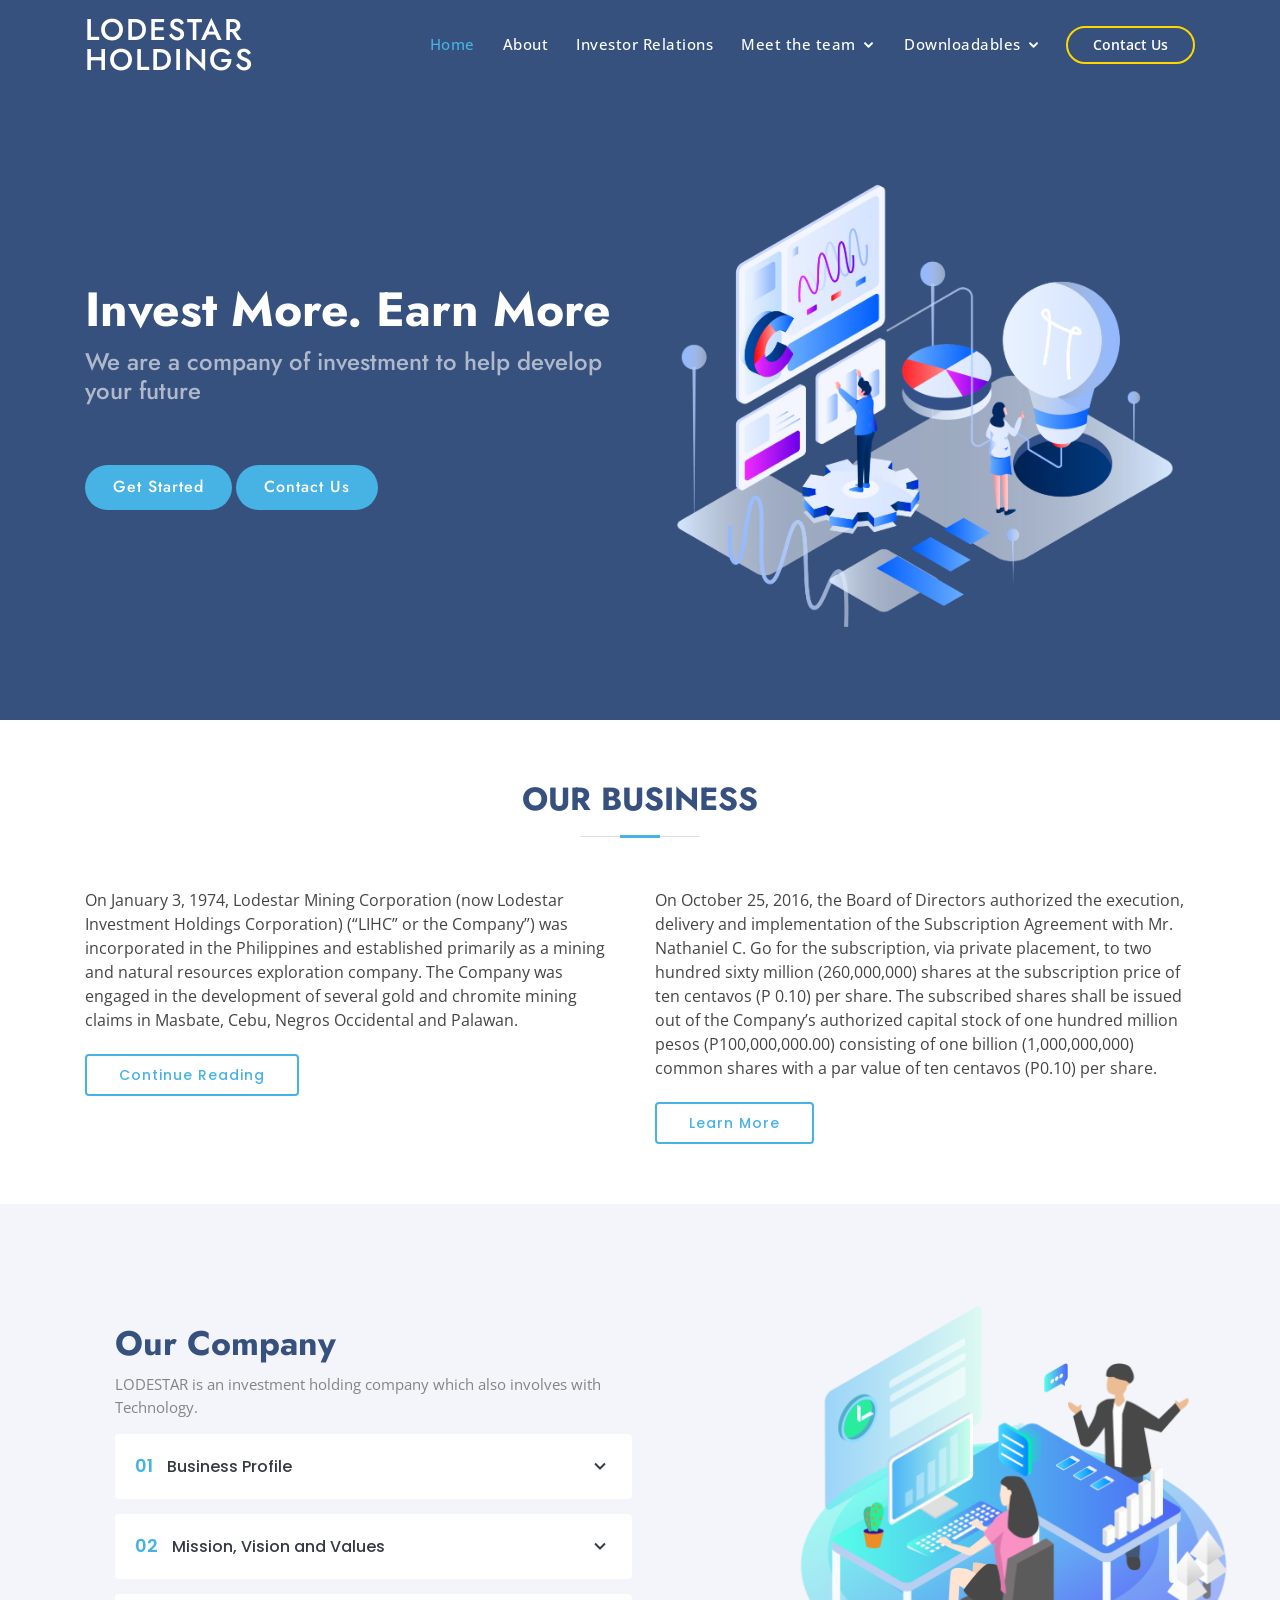
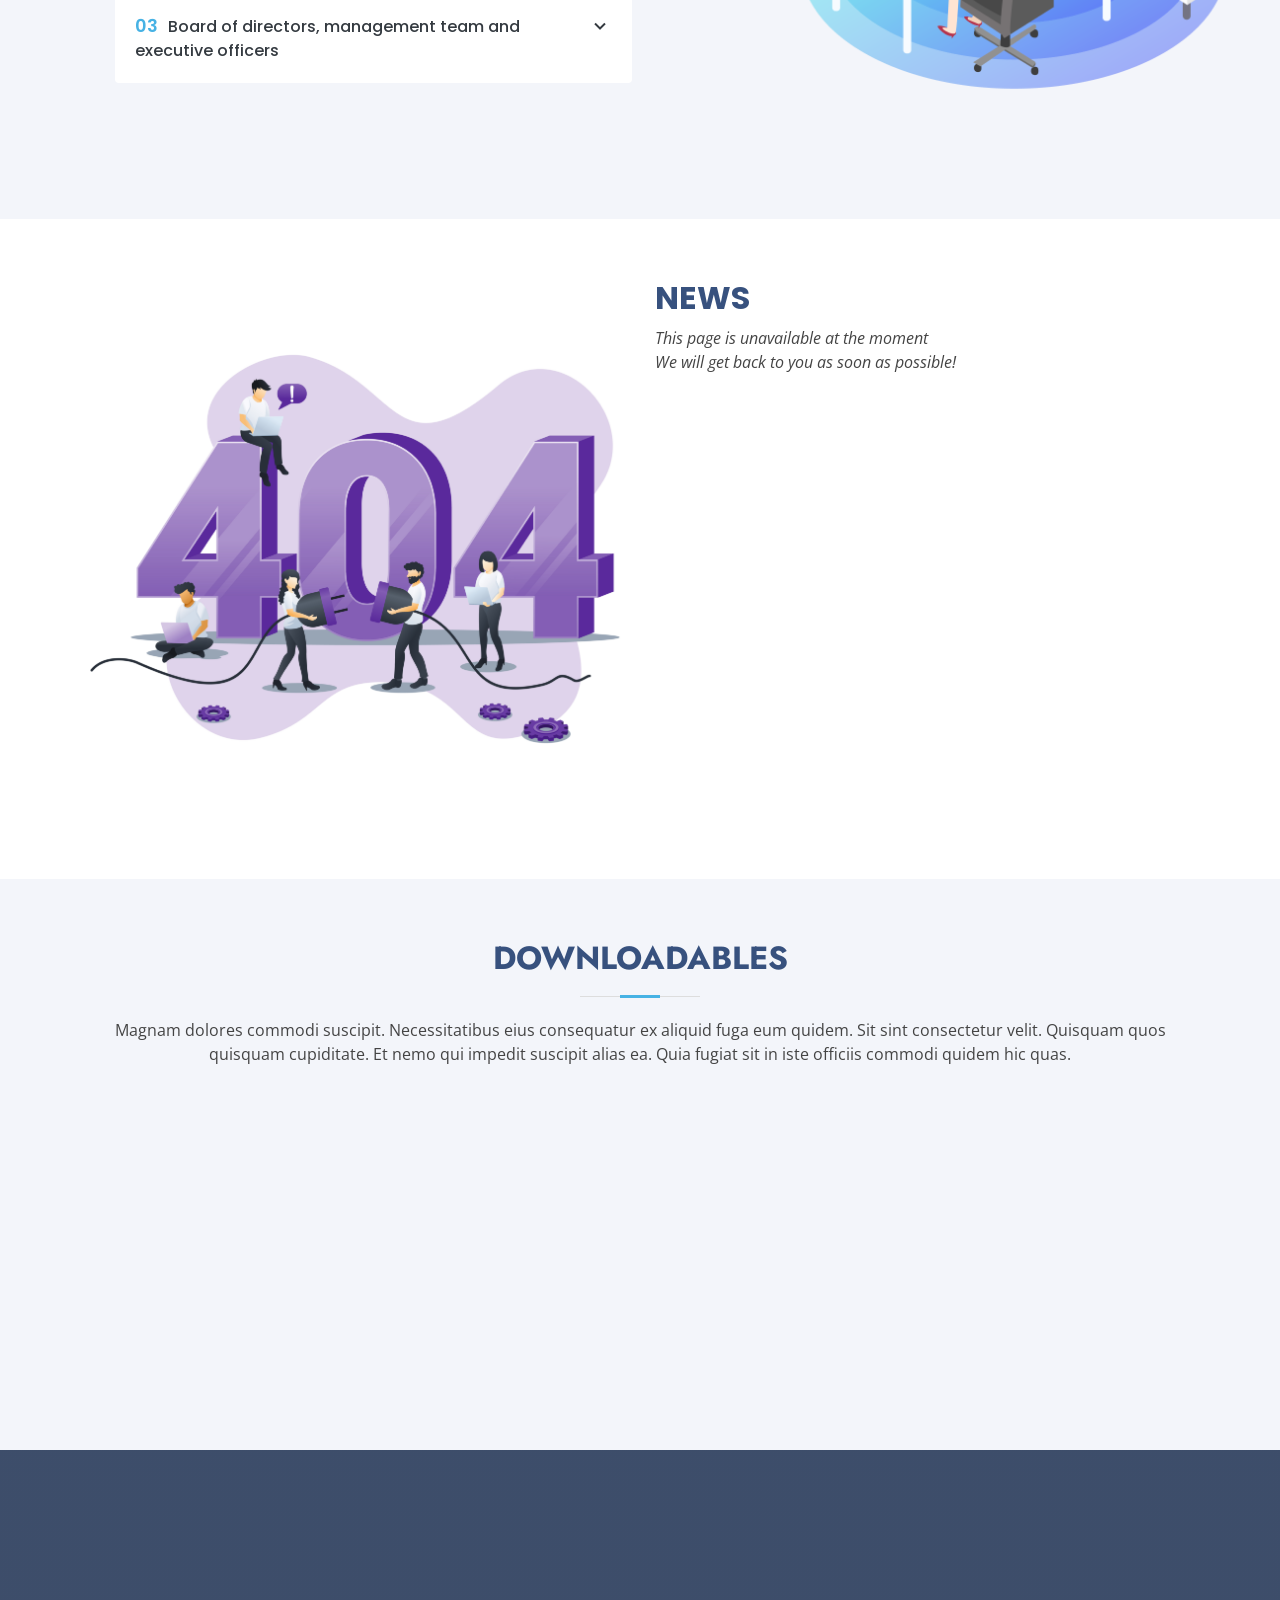
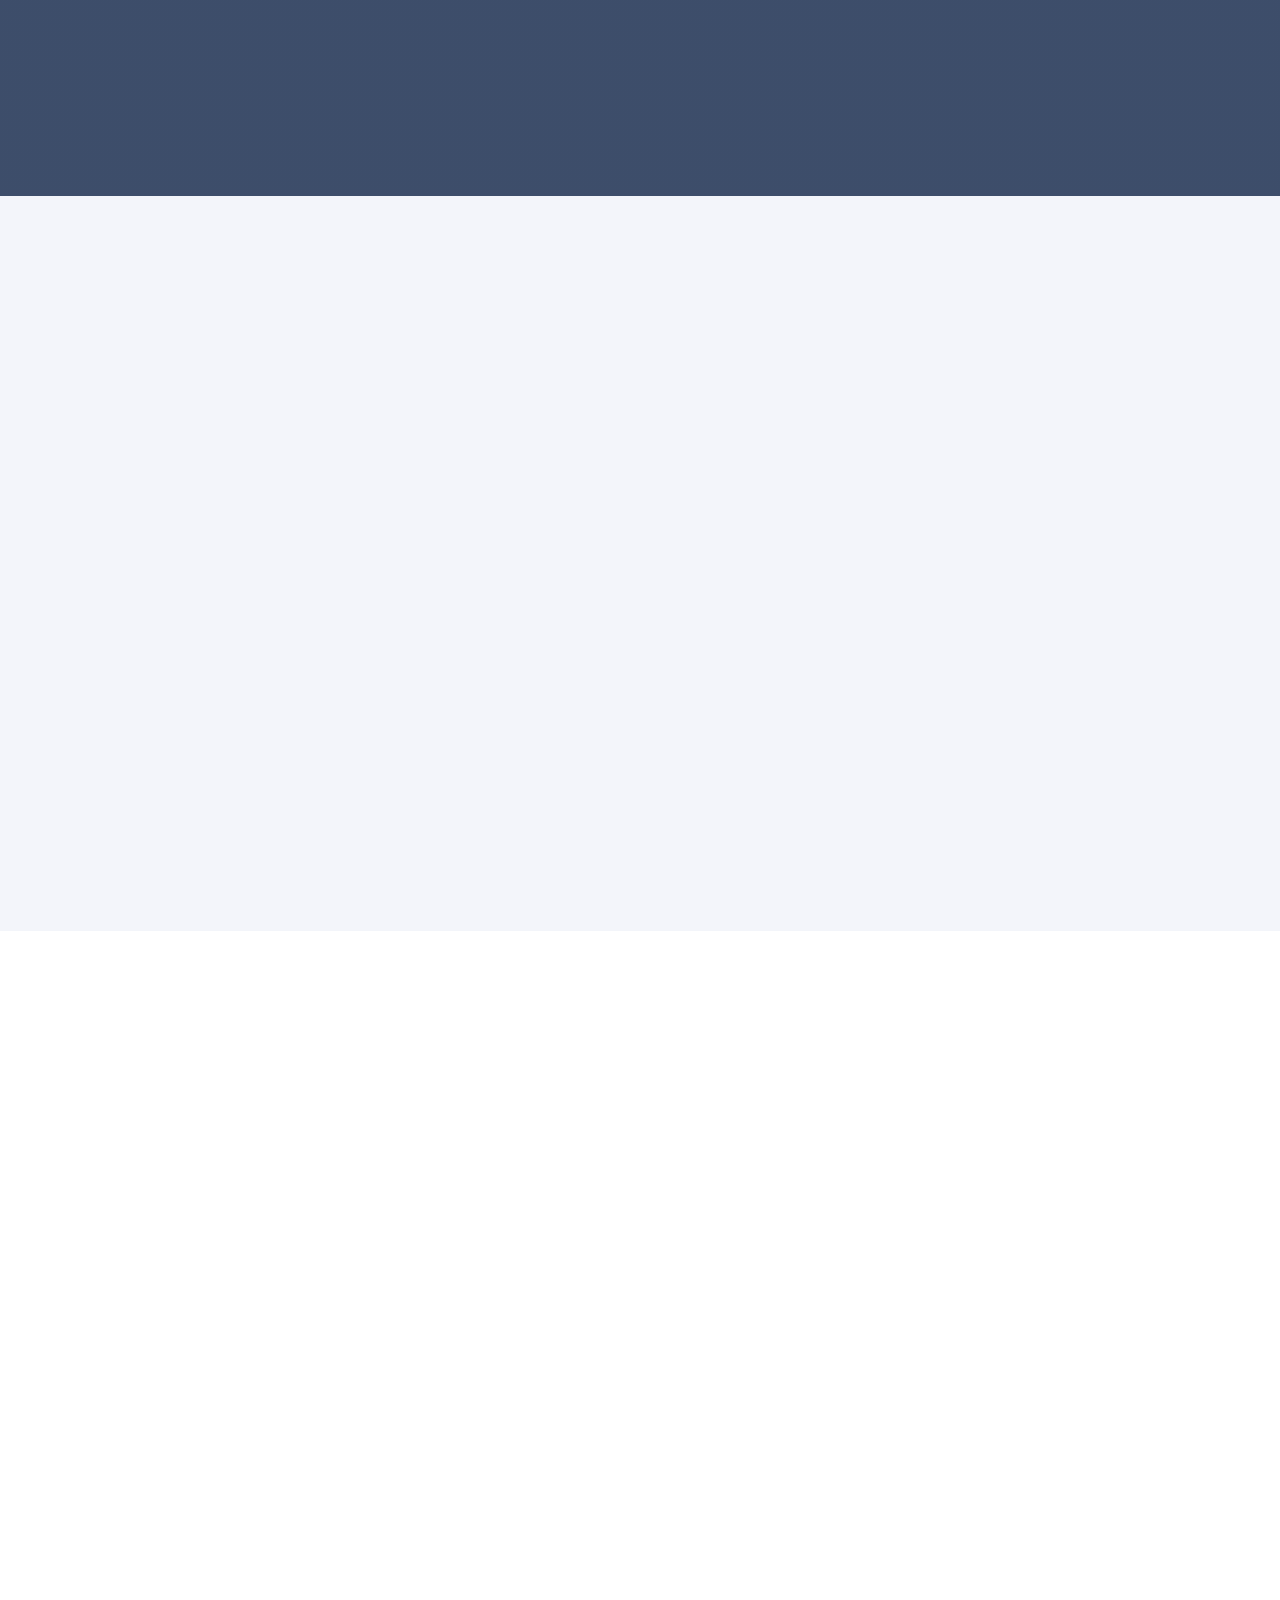
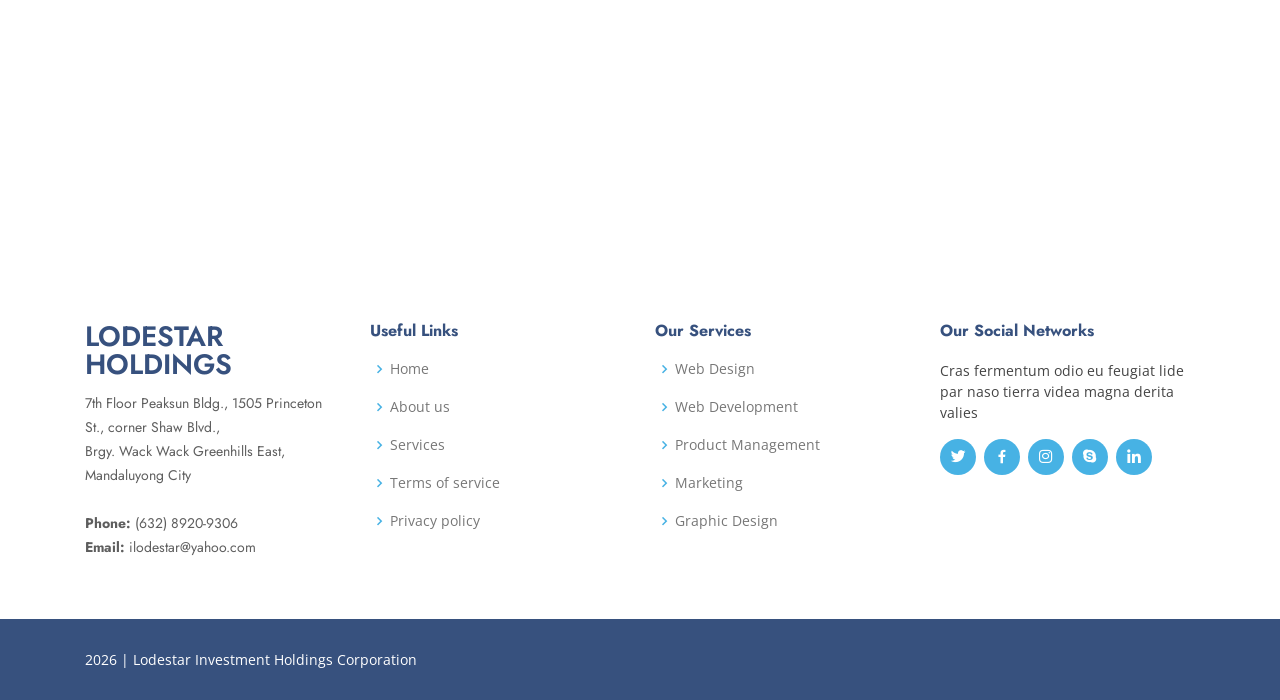
==== index.html @ 7199df68 "First Commit" ====
<!DOCTYPE html>
<html lang="en">

<head>
  <meta charset="utf-8">
  <meta content="width=device-width, initial-scale=1.0" name="viewport">

  <title>LODESTAR HOLDINGS- Index</title>
  <meta content="" name="description">
  <meta content="" name="keywords">

  <!-- Favicons -->
  <link href="assets/img/favicon.png" rel="icon">
  <link href="assets/img/apple-touch-icon.png" rel="apple-touch-icon">

  <!-- Google Fonts -->
  <link href="https://fonts.googleapis.com/css?family=Open+Sans:300,300i,400,400i,600,600i,700,700i|Jost:300,300i,400,400i,500,500i,600,600i,700,700i|Poppins:300,300i,400,400i,500,500i,600,600i,700,700i" rel="stylesheet">

  <!-- Vendor CSS Files -->
  <link href="assets/vendor/bootstrap/css/bootstrap.min.css" rel="stylesheet">
  <link href="assets/vendor/icofont/icofont.min.css" rel="stylesheet">
  <link href="assets/vendor/boxicons/css/boxicons.min.css" rel="stylesheet">
  <link href="assets/vendor/remixicon/remixicon.css" rel="stylesheet">
  <link href="assets/vendor/venobox/venobox.css" rel="stylesheet">
  <link href="assets/vendor/owl.carousel/assets/owl.carousel.min.css" rel="stylesheet">
  <link href="assets/vendor/aos/aos.css" rel="stylesheet">

  <!-- Template Main CSS File -->
  <link href="assets/css/style.css" rel="stylesheet">

  <!-- =======================================================
  * Template Name: Arsha - v2.3.1
  * Template URL: https://bootstrapmade.com/arsha-free-bootstrap-html-template-corporate/
  * Author: BootstrapMade.com
  * License: https://bootstrapmade.com/license/
  ======================================================== -->
</head>

<body>

  <!-- ======= Header ======= -->
  <header id="header" class="fixed-top ">
    <div class="container d-flex align-items-center">

      <h1 class="logo mr-auto"><a href="index.html">Lodestar Holdings</a></h1>
      <!-- Uncomment below if you prefer to use an image logo -->
      <!-- <a href="index.html" class="logo mr-auto"><img src="assets/img/logo.png" alt="" class="img-fluid"></a>-->

      <nav class="nav-menu d-none d-lg-block">
        <ul>
          <li class="active"><a href="index.html">Home</a></li>
          <li><a href="#about">About</a></li>
          <li><a href="investor-relations.html">Investor Relations</a></li>

          <li class="drop-down"><a href="#team">Meet the team</a>
            <ul>
              <li class="drop-down"><a href="#">Board of Directors</a>
                <ul>
                  <li><a href="regular.html">Regular Directors</a></li>
                  <li><a href="independent.html">Independent Directors</a></li>
                </ul>
              </li>
              <li><a href="executive.html">Executive Officers</a></li>
            </ul>
          </li>

          

          <li class="drop-down"><a href="#services">Downloadables</a>
            <ul>
              <li class="drop-down"><a href="#">Corporate Governance</a>
                <ul>
                  <li><a href="corpgov.html#mnl">MANUAL ON CORPORATE GOVERNANCE</a></li>
                  <li><a href="corpgov.html#cbe">CODE OF BUSINESS CONDUCT AND ETHICS</a></li>
                  <li><a href="corpgov.html#cgr">ANNUAL CORPORATE GOVERNANCE REPORT</a></li>
                  <li><a href="corpgov.html#bc">BOARD COMMITTEES</a></li>
                  <li><a href="corpgov.html#csr">CORPORATE SOCIAL RESPONSIBILITY</a></li>
                  <li><a href="corpgov.html#ern">ENTERPRISE RISK MANAGEMENT</a></li>
                  <li><a href="corpgov.html#cp">COMPANY POLICIES</a></li>
                </ul>
              </li>
              <li class="drop-down"><a href="#">Company Disclosures</a>
                <ul>
                  <li><a href="compdisc.html#sf">SEC FILINGS</a></li>
                  <li><a href="compdisc.html#assm">NOTICE OF ANNUAL OR SPECIAL STOCKHOLDER'S MEETING</a></li>
                  <li><a href="compdisc.html#ssm">MINUTES OF ALL GENERAL OR SPECIAL STOCKHOLDERS'S MEETINGS </a></li>
                </ul>
              </li>
              <li><a href="others.html">Others</a></li>
            </ul>
          </li>
          

        </ul>
      </nav><!-- .nav-menu -->

      <a href="#contact" class="get-started-btn scrollto">Contact Us</a>

    </div>
  </header><!-- End Header -->

  <!-- ======= Hero Section ======= -->
  <section id="hero" class="d-flex align-items-center">

    <div class="container">
      <div class="row">
        <div class="col-lg-6 d-flex flex-column justify-content-center pt-4 pt-lg-0 order-2 order-lg-1" data-aos="fade-up" data-aos-delay="200">
          <h1>Invest More. Earn More</h1>
          <h2>We are a company of investment to help develop your future</h2>
          <div class="d-lg-block">
            <a href="#about" class="btn-get-started scrollto">Get Started</a>
            <a href="#contact" class="btn-get-started scrollto"> Contact Us</a>
          </div>
        </div>
        <div class="col-lg-6 order-1 order-lg-2 hero-img" data-aos="zoom-in" data-aos-delay="200">
          <img src="assets/img/first.png" class="img-fluid animated" alt="">
        </div>
      </div>
    </div>

  </section><!-- End Hero -->

  <main id="main">

   

    <!-- ======= OUR BUSINESS Section ======= -->
    <section id="about" class="about">
      <div class="container" data-aos="fade-up">

        <div class="section-title">
          <h2>Our business</h2>
        </div>

        <div class="row content">
          <div class="col-lg-6">
            <p>
              On January 3, 1974, Lodestar Mining Corporation (now Lodestar Investment Holdings Corporation) (“LIHC” or the Company”) was incorporated in the Philippines and established primarily as a mining and natural resources exploration company. The Company was engaged in the development of several gold and chromite mining claims in Masbate, Cebu, Negros Occidental and Palawan.</p>
              </p>

            </p>

            <a href="#abt-0" class="btn-learn-more" data-toggle="collapse">Continue Reading</a>
            <div id="abt-0" class="collapse" >
              <p>
                <br/>
                In 1988, the Company filed an application for listing of its 30,000,000 common shares with the Philippine Stock Exchange (“PSE”) formerly known as the Manila and Makati Stock Exchanges. On October 11, 1988, the SEC issued to the Company a Certificate of Permit to Offer Securities for Sale and rendered the Registration Statement to be effective. The Company was able to complete its initial public offering and the listing of the Company’s shares was made effective on May 26, 1989.
                In October 2003, the name and primary purpose of the Company were changed from a mining company to an investment holding company
                On July 21, 2015, the Company entered into Cancellation of the Heads of Agreement, Amended Heads of Agreement and Allied Contracts with Abacus Consolidated Resources Holdings, Inc. (ABACORE) and Abacus Coal Exploration and Development Corporation (ABACOAL). The cancellation was necessitated by the fact that the Merger with ABACOAL was not approved by LIHC shareholders for lack of quorum during the Annual Shareholder’s Meeting called for the three (3) years prior. Thus, the Company no longer has any contractual interest over ABACOAL as a result of the cancellation of other Heads of Agreement and its allied contracts.
              </p>
            </div>
           
          </div>  
          <div class="col-lg-6 pt-4 pt-lg-0">
            <p>
              On October 25, 2016, the Board of Directors authorized the execution, delivery and implementation of the Subscription Agreement with Mr. Nathaniel C. Go for the subscription, via private placement, to two hundred sixty million (260,000,000) shares at the subscription price of ten centavos (P 0.10) per share. The subscribed shares shall be issued out of the Company’s authorized capital stock of one hundred million pesos (P100,000,000.00) consisting of one billion (1,000,000,000) common shares with a par value of ten centavos (P0.10) per share.</p>
              
            </p>
            
            <a href="#abt-1" class="btn-learn-more" data-toggle="collapse">Learn More</a>
            <div id="abt-1" class="collapse" >
              <p>
                <br/>
                Likewise, on the same date, the Board of Directors authorized the execution, delivery and implementation of the Subscription Agreement with Ms. Socorro P. Lim, for the subscription, via private placement, to two billion (2,000,000,000) shares at the subscription price of ten centavos (P 0.10) per share. The subscribed shares were issued out of the increase in the Company’s authorized capital stock from one hundred million pesos (P100,000,000.00) consisting of one billion (1,000,000,000) common shares with a par value of ten centavos (P0.10) per share to three hundred million pesos (P300,000,000.00) consisting of three billion (3,000,000,000) common shares, with a par value of ten centavos ( (P0.10) per share. On December 8, 2016, the stockholders MENU / representing approximately 67.23 % of the outstanding capital stock of the Company affirmed, ratified and readopted the increase in the authorized capital stock of the Company. 
            On June 14, 2017, the Securities and Stock Exchange approved the increase in authorized capital stock.
              </p>
            </div>

            
          </div>
        </div>

      </div>
    </section><!-- OUR BUSINESS Us Section -->



    <!-- ======= OUR COMPANY Section ======= -->
    <section id="why-us" class="why-us section-bg">
      <div class="container-fluid" data-aos="fade-up">

        <div class="row">

          <div class="col-lg-7 d-flex flex-column justify-content-center align-items-stretch  order-2 order-lg-1">

            <div class="content">
              <h3><strong>Our Company</strong></h3>
              <p>
                LODESTAR is an investment holding company which also involves with Technology.
              </p>
            </div>

            <div class="accordion-list">
              <ul>
                <li>
                  <a data-toggle="collapse"  href="#accordion-list-1" class="collapsed"><span>01</span> Business Profile <i class="bx bx-chevron-down icon-show"></i><i class="bx bx-chevron-up icon-close"></i></a>
                  <div id="accordion-list-1" class="collapse" data-parent=".accordion-list">
                    <p>
                      LODESTAR is an investment holding company incorporated on January 3, 1974 with the following primary purpose:
                      “To purchase , subscribe for, or otherwise acquire, own, hold, use, sell, assign, transfer, mortgage, pledge, exchange or dispose of real and/or personal properties of every kind and description, including shares of stock and other securities, contracts, or obligations of any corporation or association, domestic or foreign, and to pay therefore, in whole or in part, in cash or in property or by exchanging stocks, bonds or other corporation, and while the owner or holder of any such real or personal property, stocks, or other securities, contracts or obligations, to receive, collect, and/or dispose of the interest, dividend and/or income from such property, and to possess and exercise in respect thereof all the rights, powers and privileges of ownership, including all voting powers on any stocks so owned; and to do every act and thing covered generally by the denomination “Holding Corporation of other Corporations” through the ownership of stocks therein, provided, however, that the corporation shall not act as an“To purchase , subscribe for, or otherwise acquire, own, hold, use, sell, assign, transfer, mortgage, pledge, exchange or dispose of real and/or personal properties of every kind and description, including shares of stock and other securities, contracts, or obligations of any corporation or association, domestic or foreign, and to pay therefore, in whole or in part, in cash or in property or by exchanging stocks, bonds or other corporation, and while the owner or holder of any such real or personal property, stocks, or other securities, contracts or obligations, to receive, collect, and/or dispose of the interest, dividend and/or income from such property, and to possess and exercise in respect thereof all the rights, powers and privileges of ownership, including all voting powers on any stocks so owned; and to do every act and thing covered generally by the denomination “Holding Corporation of other Corporations” through the ownership of stocks therein, provided, however, that the corporation shall not act as an investment company or security broker and/or dealer nor exercise the functions of a trust corporation.”

                    </p>
                  </div>
                </li>

                <li>
                  <a data-toggle="collapse" href="#accordion-list-2" class="collapsed"><span>02</span> Mission, Vision and Values <i class="bx bx-chevron-down icon-show"></i><i class="bx bx-chevron-up icon-close"></i></a>
                  <div id="accordion-list-2" class="collapse" data-parent=".accordion-list">
                    <p>
                      Lodestar Investment Holdings Corporation (the Company) shall strive to become one of the leaders in its industry through the development and implementation of strategic plans, operating goals and objectives across its entire organization of competent directors, management and personnel.
                    </p>
                  </div>
                </li>

                <li>
                  <a data-toggle="collapse" href="#accordion-list-3" class="collapsed"><span>03</span>Board of directors, management team and executive officers <i class="bx bx-chevron-down icon-show"></i><i class="bx bx-chevron-up icon-close"></i></a>
                  <div id="accordion-list-3" class="collapse" data-parent=".accordion-list">
                    <p>
                      It is the Board of Directors’ (Board) responsibility to foster the long-term success of the Corporation, and to sustain its competitiveness and profitability in a manner consistent with corporate objectives and the best interests of shareholders. The Board’s role is one of stewardship. It is mandated to take care of the interests of the shareholders 
                      and protect their investments through the implementation of sound corporate policies and plans while maintaining its independent assessment on Management’s performance. As currently provided under its By-laws, the Board is composed of seven (7) directors including two (2) independent directors.The membership of the Board may be a combination of executive 
                      and non-executive directors (which include independent directors) in order that no director or small group of directors can dominate the decision- making process.
                    </p>
                  </div>
                </li>

              </ul>
            </div>

          </div>

          <div class="col-lg-5 align-items-stretch order-1 order-lg-2 img" style='background-image: url("assets/img/third.png");' data-aos="zoom-in" data-aos-delay="150">&nbsp;</div>
        </div>

      </div>
    </section><!-- End Why Us Section -->

    <!-- ======= NEWS Section ======= -->
    <section id="news" class="news">
      <div class="container" data-aos="fade-up">

        <div class="row">
          <div class="col-lg-6 d-flex align-items-center" data-aos="fade-right" data-aos-delay="100">
            <img src="assets/img/404.png" class="img-fluid" alt="">
          </div>
          <div class="col-lg-6 pt-4 pt-lg-0 content" data-aos="fade-left" data-aos-delay="100">
            <h3>NEWS</h3>
            <p class="font-italic">
             This page is unavailable at the moment <br> We will get back to you as soon as possible!
            </p>

       

          </div>
        </div>

      </div>
    </section><!-- End NEWS Section -->

    <!-- ======= Services Section ======= -->
    <section id="services" class="services section-bg">
      <div class="container" data-aos="fade-up">

        <div class="section-title">
          <h2>Downloadables</h2>
          <p>Magnam dolores commodi suscipit. Necessitatibus eius consequatur ex aliquid fuga eum quidem. Sit sint consectetur velit. Quisquam quos quisquam cupiditate. Et nemo qui impedit suscipit alias ea. Quia fugiat sit in iste officiis commodi quidem hic quas.</p>
        </div>

        <div class="row">
          <div class="col-xl-3 col-md-6 d-flex align-items-stretch" data-aos="zoom-in" data-aos-delay="100">
            <div class="icon-box">
              <div class="icon"><i class="bx bxl-dribbble"></i></div>
              <h4><a href="corpgov.html">Corporate Governance</a></h4>
              <p>Voluptatum deleniti atque corrupti quos dolores et quas molestias excepturi</p>
            </div>
          </div>

          <div class="col-xl-3 col-md-6 d-flex align-items-stretch mt-4 mt-md-0" data-aos="zoom-in" data-aos-delay="200">
            <div class="icon-box">
              <div class="icon"><i class="bx bx-file"></i></div>
              <h4><a href="compdisc.html">Company Disclosures</a></h4>
              <p>Duis aute irure dolor in reprehenderit in voluptate velit esse cillum dolore</p>
            </div>
          </div>

          <div class="col-xl-3 col-md-6 d-flex align-items-stretch mt-4 mt-xl-0" data-aos="zoom-in" data-aos-delay="300">
            <div class="icon-box">
              <div class="icon"><i class="bx bx-tachometer"></i></div>
              <h4><a href="others.html">Others</a></h4>
              <p>Excepteur sint occaecat cupidatat non proident, sunt in culpa qui officia</p>
            </div>
          </div>

          <div class="col-xl-3 col-md-6 d-flex align-items-stretch mt-4 mt-xl-0" data-aos="zoom-in" data-aos-delay="400">
            <div class="icon-box">
              <div class="icon"><i class="bx bx-layer"></i></div>
              <h4><a href="">Nemo Enim</a></h4>
              <p>At vero eos et accusamus et iusto odio dignissimos ducimus qui blanditiis</p>
            </div>
          </div>

        </div>

      </div>
    </section><!-- End Services Section -->

    <!-- ======= Cta Section ======= -->
    <section id="cta" class="cta">
      <div class="container" data-aos="zoom-in">

        <div class="row">
          <div class="col-lg-9 text-center text-lg-left">
            <h3>Contact Us</h3>
            <p>Want to know more about our company? Send us your questions and our team will discuss your needs right away. </p>
          </div>
          <div class="col-lg-3 cta-btn-container text-center">
            <a class="cta-btn align-middle scrollto" href="#contact">Contact Us</a>
          </div>
        </div>

      </div>
    </section><!-- End Cta Section -->

   

    <!-- ======= Team Section ======= -->
    <section id="team" class="team section-bg">
      <div class="container" data-aos="fade-up">

        <div class="section-title">
          <h2>Meet the Team</h2>
          <p>Magnam dolores commodi suscipit. Necessitatibus eius consequatur ex aliquid fuga eum quidem. Sit sint consectetur velit. Quisquam quos quisquam cupiditate. Et nemo qui impedit suscipit alias ea. Quia fugiat sit in iste officiis commodi quidem hic quas.</p>
        </div>

        <div class="row">

          <div class="col-lg-6">
            <div class="member d-flex align-items-start" data-aos="zoom-in" data-aos-delay="100">
              <div class="pic"><img src="assets/img/team/team-1.jpg" class="img-fluid" alt=""></div>
              <div class="member-info">
                <h4>Walter White</h4>
                <span>Chief Executive Officer</span>
                <p>Explicabo voluptatem mollitia et repellat qui dolorum quasi</p>
                <div class="social">
                  <a href=""><i class="ri-twitter-fill"></i></a>
                  <a href=""><i class="ri-facebook-fill"></i></a>
                  <a href=""><i class="ri-instagram-fill"></i></a>
                  <a href=""> <i class="ri-linkedin-box-fill"></i> </a>
                </div>
              </div>
            </div>
          </div>

          <div class="col-lg-6 mt-4 mt-lg-0">
            <div class="member d-flex align-items-start" data-aos="zoom-in" data-aos-delay="200">
              <div class="pic"><img src="assets/img/team/team-2.jpg" class="img-fluid" alt=""></div>
              <div class="member-info">
                <h4>Sarah Jhonson</h4>
                <span>Product Manager</span>
                <p>Aut maiores voluptates amet et quis praesentium qui senda para</p>
                <div class="social">
                  <a href=""><i class="ri-twitter-fill"></i></a>
                  <a href=""><i class="ri-facebook-fill"></i></a>
                  <a href=""><i class="ri-instagram-fill"></i></a>
                  <a href=""> <i class="ri-linkedin-box-fill"></i> </a>
                </div>
              </div>
            </div>
          </div>

          <div class="col-lg-6 mt-4 justify-content-center">
            <div class="member d-flex align-items-center" data-aos="zoom-in" data-aos-delay="300">
              <div class="pic"><img src="assets/img/team/team-3.jpg" class="img-fluid" alt=""></div>
              <div class="member-info">
                <h4>William Anderson</h4>
                <span>CTO</span>
                <p>Quisquam facilis cum velit laborum corrupti fuga rerum quia</p>
                <div class="social">
                  <a href=""><i class="ri-twitter-fill"></i></a>
                  <a href=""><i class="ri-facebook-fill"></i></a>
                  <a href=""><i class="ri-instagram-fill"></i></a>
                  <a href=""> <i class="ri-linkedin-box-fill"></i> </a>
                </div>
              </div>
            </div>
          </div>

          

        </div>

      </div>
    </section><!-- End Team Section -->



    <!-- ======= Contact Section ======= -->
    <section id="contact" class="contact">
      <div class="container" data-aos="fade-up">

        <div class="section-title">
          <h2>GET IN TOUCH</h2>
          <p>Need help? Send us questions, comments or inquiries and our team will discuss your needs.</p>
        </div>

        <div class="row">

          <div class="col-lg-5 d-flex align-items-stretch">
            <div class="info">
              <div class="address">
                <i class="icofont-google-map"></i>
                <h4>Location:</h4>
                <p>7th Floor Peaksun Bldg., 1505 Princeton St., corner Shaw Blvd.,<Br> Brgy. Wack Wack Greenhills East, Mandaluyong City</p>
              </div>

              <div class="email">
                <i class="icofont-envelope"></i>
                <h4>Email:</h4>
                <p>ilodestar@yahoo.com</p>
              </div>

              <div class="phone">
                <i class="icofont-phone"></i>
                <h4>Call:</h4>
                <p>(632) 8920-9306</p>
              </div>

              <iframe src="https://www.google.com/maps/embed?pb=!1m14!1m8!1m3!1d15444.93685460226!2d121.0488735!3d14.5857257!3m2!1i1024!2i768!4f13.1!3m3!1m2!1s0x0%3A0xdf4a9324beaed1dd!2sPeaksun%20Enterprises%20And%20Export%20Corporation!5e0!3m2!1sen!2sph!4v1614050178000!5m2!1sen!2sph" frameborder="0" style="border:0; width: 100%; height: 290px;" allowfullscreen></iframe>
            </div>

          </div>

          <div class="col-lg-7 mt-5 mt-lg-0 d-flex align-items-stretch">
            <form action="forms/contact.php" method="post" role="form" class="php-email-form">
              <div class="form-row">
                <div class="form-group col-md-6">
                  <label for="name">Your Name</label>
                  <input type="text" name="name" class="form-control" id="name" data-rule="minlen:4" data-msg="Please enter at least 4 chars" />
                  <div class="validate"></div>
                </div>
                <div class="form-group col-md-6">
                  <label for="name">Your Email</label>
                  <input type="email" class="form-control" name="email" id="email" data-rule="email" data-msg="Please enter a valid email" />
                  <div class="validate"></div>
                </div>
              </div>
              <div class="form-group">
                <label for="name">Subject</label>
                <input type="text" class="form-control" name="subject" id="subject" data-rule="minlen:4" data-msg="Please enter at least 8 chars of subject" />
                <div class="validate"></div>
              </div>
              <div class="form-group">
                <label for="name">Message</label>
                <textarea class="form-control" name="message" rows="10" data-rule="required" data-msg="Please write something for us"></textarea>
                <div class="validate"></div>
              </div>
              <div class="mb-3">
                <div class="loading">Loading</div>
                <div class="error-message"></div>
                <div class="sent-message">Your message has been sent. Thank you!</div>
              </div>
              <div class="text-center"><button type="submit">Send Message</button></div>
            </form>
          </div>

        </div>

      </div>
    </section><!-- End Contact Section -->

  </main><!-- End #main -->

  <!-- ======= Footer ======= -->
  <footer id="footer">

    

    <div class="footer-top">
      <div class="container">
        <div class="row">

          <div class="col-lg-3 col-md-6 footer-contact">
            <h3>Lodestar Holdings</h3>
            <p>
              
              7th Floor Peaksun Bldg., 1505 Princeton St., corner Shaw Blvd., <br>
              Brgy. Wack Wack Greenhills East,<br>
              Mandaluyong City <br><br>
              <strong>Phone:</strong> (632) 8920-9306<br>
              <strong>Email:</strong> ilodestar@yahoo.com<br>
            </p>
          </div>

          <div class="col-lg-3 col-md-6 footer-links">
            <h4>Useful Links</h4>
            <ul>
              <li><i class="bx bx-chevron-right"></i> <a href="#">Home</a></li>
              <li><i class="bx bx-chevron-right"></i> <a href="#about">About us</a></li>
              <li><i class="bx bx-chevron-right"></i> <a href="#services">Services</a></li>
              <li><i class="bx bx-chevron-right"></i> <a href="#">Terms of service</a></li>
              <li><i class="bx bx-chevron-right"></i> <a href="#">Privacy policy</a></li>
            </ul>
          </div>

          <div class="col-lg-3 col-md-6 footer-links">
            <h4>Our Services</h4>
            <ul>
              <li><i class="bx bx-chevron-right"></i> <a href="#">Web Design</a></li>
              <li><i class="bx bx-chevron-right"></i> <a href="#">Web Development</a></li>
              <li><i class="bx bx-chevron-right"></i> <a href="#">Product Management</a></li>
              <li><i class="bx bx-chevron-right"></i> <a href="#">Marketing</a></li>
              <li><i class="bx bx-chevron-right"></i> <a href="#">Graphic Design</a></li>
            </ul>
          </div>

          <div class="col-lg-3 col-md-6 footer-links">
            <h4>Our Social Networks</h4>
            <p>Cras fermentum odio eu feugiat lide par naso tierra videa magna derita valies</p>
            <div class="social-links mt-3">
              <a href="#" class="twitter"><i class="bx bxl-twitter"></i></a>
              <a href="#" class="facebook"><i class="bx bxl-facebook"></i></a>
              <a href="#" class="instagram"><i class="bx bxl-instagram"></i></a>
              <a href="#" class="google-plus"><i class="bx bxl-skype"></i></a>
              <a href="#" class="linkedin"><i class="bx bxl-linkedin"></i></a>
            </div>
          </div>

        </div>
      </div>
    </div>

    <div class="container footer-bottom clearfix">
      <div class="copyright">
        <script type="text/javascript">var year = new Date();document.write(year.getFullYear()); </script>
        <a>| Lodestar Investment Holdings Corporation </a>
      </div>
    </div>
  </footer><!-- End Footer -->

  <a href="#" class="back-to-top"><i class="ri-arrow-up-line"></i></a>
  <div id="preloader"></div>

  <!-- Vendor JS Files -->
  <script src="assets/vendor/jquery/jquery.min.js"></script>
  <script src="assets/vendor/bootstrap/js/bootstrap.bundle.min.js"></script>
  <script src="assets/vendor/jquery.easing/jquery.easing.min.js"></script>
  <script src="assets/vendor/php-email-form/validate.js"></script>
  <script src="assets/vendor/waypoints/jquery.waypoints.min.js"></script>
  <script src="assets/vendor/isotope-layout/isotope.pkgd.min.js"></script>
  <script src="assets/vendor/venobox/venobox.min.js"></script>
  <script src="assets/vendor/owl.carousel/owl.carousel.min.js"></script>
  <script src="assets/vendor/aos/aos.js"></script>

  <!-- Template Main JS File -->
  <script src="assets/js/main.js"></script>

</body>

</html>
---- assets/css/style.css ----
/**
* Template Name: Arsha - v2.3.1
* Template URL: https://bootstrapmade.com/arsha-free-bootstrap-html-template-corporate/
* Author: BootstrapMade.com
* License: https://bootstrapmade.com/license/
*/

/*--------------------------------------------------------------
# General
--------------------------------------------------------------*/
body {
  font-family: "Open Sans", sans-serif;
  color: #444444;
}

a {
  color: #47b2e4;
}

a:hover {
  color: #73c5eb;
  text-decoration: none;
}

h1, h2, h3, h4, h5, h6 {
  font-family: "Jost", sans-serif;
}

/*--------------------------------------------------------------
# Preloader
--------------------------------------------------------------*/
#preloader {
  position: fixed;
  top: 0;
  left: 0;
  right: 0;
  bottom: 0;
  z-index: 9999;
  overflow: hidden;
  background: #37517e;
}

#preloader:before {
  content: "";
  position: fixed;
  top: calc(50% - 30px);
  left: calc(50% - 30px);
  border: 6px solid #37517e;
  border-top-color: #fff;
  border-bottom-color: #fff;
  border-radius: 50%;
  width: 60px;
  height: 60px;
  -webkit-animation: animate-preloader 1s linear infinite;
  animation: animate-preloader 1s linear infinite;
}

@-webkit-keyframes animate-preloader {
  0% {
    transform: rotate(0deg);
  }
  100% {
    transform: rotate(360deg);
  }
}

@keyframes animate-preloader {
  0% {
    transform: rotate(0deg);
  }
  100% {
    transform: rotate(360deg);
  }
}

/*--------------------------------------------------------------
# Back to top button
--------------------------------------------------------------*/
.back-to-top {
  position: fixed;
  display: none;
  right: 15px;
  bottom: 15px;
  z-index: 99999;
}

.back-to-top i {
  display: flex;
  align-items: center;
  justify-content: center;
  font-size: 24px;
  width: 40px;
  height: 40px;
  border-radius: 50px;
  background: #47b2e4;
  color: #fff;
  transition: all 0.4s;
}

.back-to-top i:hover {
  background: #209dd8;
  color: #fff;
}

/*--------------------------------------------------------------
# Header
--------------------------------------------------------------*/
#header {
  transition: all 0.5s;
  z-index: 997;
  padding: 15px 0;
}

#header.header-scrolled, #header.header-inner-pages {
  background: rgba(40, 58, 90, 0.9);
}

#header .logo {
  font-size: 30px;
  margin: 0;
  padding: 0;
  line-height: 1;
  font-weight: 500;
  letter-spacing: 2px;
  text-transform: uppercase;
}

#header .logo a {
  color: #fff;
}

#header .logo img {
  max-height: 40px;
}

/*--------------------------------------------------------------
# Navigation Menu
--------------------------------------------------------------*/
/* Desktop Navigation */
.nav-menu ul {
  margin: 0;
  padding: 0;
  list-style: none;
}

.nav-menu > ul {
  display: flex;
}

.nav-menu > ul > li {
  position: relative;
  white-space: nowrap;
  padding: 10px 0 10px 28px;
}

.nav-menu a {
  display: block;
  position: relative;
  color: #fff;
  transition: 0.3s;
  font-size: 15px;
  letter-spacing: 0.5px;
  font-weight: 500;
  font-family: "Open Sans", sans-serif;
}

.nav-menu a:hover, .nav-menu .active > a, .nav-menu li:hover > a {
  color: #47b2e4;
}

.nav-menu .drop-down ul {
  border-radius: 8px;
  display: block;
  position: absolute;
  left: 14px;
  top: calc(100% + 30px);
  z-index: 99;
  opacity: 0;
  visibility: hidden;
  padding: 10px 0;
  background: #fff;
  box-shadow: 0px 0px 30px rgba(127, 137, 161, 0.25);
  transition: 0.3s;
}

.nav-menu .drop-down:hover > ul {
  opacity: 1;
  top: 100%;
  visibility: visible;
}

.nav-menu .drop-down li {
  min-width: 180px;
  position: relative;
}

.nav-menu .drop-down ul a {
  padding: 10px 20px;
  font-size: 14px;
  font-weight: 500;
  text-transform: none;
  color: #0c3c53;
}

.nav-menu .drop-down ul a:hover, .nav-menu .drop-down ul .active > a, .nav-menu .drop-down ul li:hover > a {
  color: #47b2e4;
}

.nav-menu .drop-down > a:after {
  content: "\ea99";
  font-family: IcoFont;
  padding-left: 5px;
}

.nav-menu .drop-down .drop-down ul {
  top: 0;
  left: calc(100% - 30px);
}

.nav-menu .drop-down .drop-down:hover > ul {
  opacity: 1;
  top: 0;
  left: 100%;
}

.nav-menu .drop-down .drop-down > a {
  padding-right: 35px;
}

.nav-menu .drop-down .drop-down > a:after {
  content: "\eaa0";
  font-family: IcoFont;
  position: absolute;
  right: 15px;
}

@media (max-width: 1366px) {
  .nav-menu .drop-down .drop-down ul {
    left: -90%;
  }
  .nav-menu .drop-down .drop-down:hover > ul {
    left: -100%;
  }
  .nav-menu .drop-down .drop-down > a:after {
    content: "\ea9d";
  }
}

/* Get Startet Button */
.get-started-btn {
  margin-left: 25px;
  color: #fff;
  border-radius: 50px;
  padding: 6px 25px 7px 25px;
  white-space: nowrap;
  transition: 0.3s;
  font-size: 14px;
  display: inline-block;
  border: 2px solid gold;
  font-weight: 600;
}

.get-started-btn:hover {
  background: gold;
  color: black;
}

@media (max-width: 768px) {
  .get-started-btn {
    margin: 0 48px 0 0;
    padding: 6px 20px 7px 20px;
  }
}

/* Mobile Navigation */
.mobile-nav-toggle {
  position: fixed;
  top: 20px;
  right: 15px;
  z-index: 9998;
  border: 0;
  background: none;
  font-size: 24px;
  transition: all 0.4s;
  outline: none !important;
  line-height: 1;
  cursor: pointer;
  text-align: right;
}

.mobile-nav-toggle i {
  color: #fff;
}

.mobile-nav {
  position: fixed;
  top: 55px;
  right: 15px;
  bottom: 15px;
  left: 15px;
  z-index: 9999;
  overflow-y: auto;
  background: #fff;
  transition: ease-in-out 0.2s;
  opacity: 0;
  visibility: hidden;
  border-radius: 10px;
  padding: 10px 0;
}

.mobile-nav * {
  margin: 0;
  padding: 0;
  list-style: none;
}

.mobile-nav a {
  display: block;
  position: relative;
  color: #37517e;
  padding: 10px 20px;
  font-weight: 500;
  outline: none;
}

.mobile-nav a:hover, .mobile-nav .active > a, .mobile-nav li:hover > a {
  color: #47b2e4;
  text-decoration: none;
}

.mobile-nav .drop-down > a:after {
  content: "\ea99";
  font-family: IcoFont;
  padding-left: 10px;
  position: absolute;
  right: 15px;
}

.mobile-nav .active.drop-down > a:after {
  content: "\eaa1";
}

.mobile-nav .drop-down > a {
  padding-right: 35px;
}

.mobile-nav .drop-down ul {
  display: none;
  overflow: hidden;
}

.mobile-nav .drop-down li {
  padding-left: 20px;
}

.mobile-nav-overly {
  width: 100%;
  height: 100%;
  z-index: 9997;
  top: 0;
  left: 0;
  position: fixed;
  background: rgba(40, 58, 90, 0.6);
  overflow: hidden;
  display: none;
  transition: ease-in-out 0.2s;
}

.mobile-nav-active {
  overflow: hidden;
}

.mobile-nav-active .mobile-nav {
  opacity: 1;
  visibility: visible;
}

.mobile-nav-active .mobile-nav-toggle i {
  color: #fff;
}

/*--------------------------------------------------------------
# Hero Section
--------------------------------------------------------------*/
#hero {
  width: 100%;
  height: 80vh;
  background: #37517e;
}

#hero .container {
  padding-top: 72px;
}

#hero h1 {
  margin: 0 0 10px 0;
  font-size: 48px;
  font-weight: 700;
  line-height: 56px;
  color: #fff;
}

#hero h2 {
  color: rgba(255, 255, 255, 0.6);
  margin-bottom: 50px;
  font-size: 24px;
}

#hero .btn-get-started {
  font-family: "Jost", sans-serif;
  font-weight: 500;
  font-size: 16px;
  letter-spacing: 1px;
  display: inline-block;
  padding: 10px 28px 11px 28px;
  border-radius: 50px;
  transition: 0.5s;
  margin: 10px 0 0 0;
  color: #fff;
  background: #47b2e4;
}

#hero .btn-get-started:hover {
  background: #209dd8;
}

#hero .btn-watch-video {
  font-size: 16px;
  display: inline-block;
  padding: 10px 0 8px 40px;
  transition: 0.5s;
  margin: 10px 0 0 25px;
  color: #fff;
  position: relative;
}

#hero .btn-watch-video i {
  color: #fff;
  font-size: 32px;
  position: absolute;
  left: 0;
  top: 7px;
  transition: 0.3s;
}

#hero .btn-watch-video:hover i {
  color: #47b2e4;
}

#hero .animated {
  animation: up-down 2s ease-in-out infinite alternate-reverse both;
}

@media (max-width: 991px) {
  #hero {
    height: 100vh;
    text-align: center;
  }
  #hero .animated {
    -webkit-animation: none;
    animation: none;
  }
  #hero .hero-img {
    text-align: center;
  }
  #hero .hero-img img {
    width: 50%;
  }
}

@media (max-width: 768px) {
  #hero h1 {
    font-size: 28px;
    line-height: 36px;
  }
  #hero h2 {
    font-size: 18px;
    line-height: 24px;
    margin-bottom: 30px;
  }
  #hero .hero-img img {
    width: 70%;
  }
}

@media (max-width: 575px) {
  #hero .hero-img img {
    width: 80%;
  }
  #hero .btn-get-started {
    font-size: 16px;
    padding: 10px 24px 11px 24px;
  }
  #hero .btn-watch-video {
    font-size: 16px;
    padding: 10px 0 8px 40px;
    margin-left: 20px;
  }
  #hero .btn-watch-video i {
    font-size: 32px;
    top: 7px;
  }
}

@-webkit-keyframes up-down {
  0% {
    transform: translateY(10px);
  }
  100% {
    transform: translateY(-10px);
  }
}

@keyframes up-down {
  0% {
    transform: translateY(10px);
  }
  100% {
    transform: translateY(-10px);
  }
}

/*--------------------------------------------------------------
# Sections General
--------------------------------------------------------------*/
section {
  padding: 60px 0;
  overflow: hidden;
}

.section-bg {
  background-color: #f3f5fa;
}

.section-title {
  text-align: center;
  padding-bottom: 30px;
}

.section-title h2 {
  font-size: 32px;
  font-weight: bold;
  text-transform: uppercase;
  margin-bottom: 20px;
  padding-bottom: 20px;
  position: relative;
  color: #37517e;
}

.section-title h2::before {
  content: '';
  position: absolute;
  display: block;
  width: 120px;
  height: 1px;
  background: #ddd;
  bottom: 1px;
  left: calc(50% - 60px);
}

.section-title h2::after {
  content: '';
  position: absolute;
  display: block;
  width: 40px;
  height: 3px;
  background: #47b2e4;
  bottom: 0;
  left: calc(50% - 20px);
}

.section-title p {
  margin-bottom: 0;
}

/*--------------------------------------------------------------
# Cliens
--------------------------------------------------------------*/
.cliens {
  padding: 12px 0;
  text-align: center;
}

.cliens img {
  max-width: 45%;
  transition: all 0.4s ease-in-out;
  display: inline-block;
  padding: 15px 0;
  filter: grayscale(100);
}

.cliens img:hover {
  filter: none;
  transform: scale(1.1);
}

@media (max-width: 768px) {
  .cliens img {
    max-width: 40%;
  }
}

/*--------------------------------------------------------------
# About Us
--------------------------------------------------------------*/
.about .content h3 {
  font-weight: 600;
  font-size: 26px;
}

.about .content ul {
  list-style: none;
  padding: 0;
}

.about .content ul li {
  padding-left: 28px;
  position: relative;
}

.about .content ul li + li {
  margin-top: 10px;
}

.about .content ul i {
  position: absolute;
  left: 0;
  top: 2px;
  font-size: 20px;
  color: #47b2e4;
  line-height: 1;
}

.about .content p:last-child {
  margin-bottom: 0;
}

.about .content .btn-learn-more {
  font-family: "Poppins", sans-serif;
  font-weight: 500;
  font-size: 14px;
  letter-spacing: 1px;
  display: inline-block;
  padding: 12px 32px;
  border-radius: 4px;
  transition: 0.3s;
  line-height: 1;
  color: #47b2e4;
  -webkit-animation-delay: 0.8s;
  animation-delay: 0.8s;
  margin-top: 6px;
  border: 2px solid #47b2e4;
}

.about .content .btn-learn-more:hover {
  background: #47b2e4;
  color: #fff;
  text-decoration: none;
}

/*--------------------------------------------------------------
# Why Us
--------------------------------------------------------------*/
.why-us .content {
  padding: 60px 100px 0 100px;
}

.why-us .content h3 {
  font-weight: 400;
  font-size: 34px;
  color: #37517e;
}

.why-us .content h4 {
  font-size: 20px;
  font-weight: 700;
  margin-top: 5px;
}

.why-us .content p {
  font-size: 15px;
  color: #848484;
}

.why-us .img {
  background-size: contain;
  background-repeat: no-repeat;
  background-position: center center;
}

.why-us .accordion-list {
  padding: 0 100px 60px 100px;
}

.why-us .accordion-list ul {
  padding: 0;
  list-style: none;
}

.why-us .accordion-list li + li {
  margin-top: 15px;
}

.why-us .accordion-list li {
  padding: 20px;
  background: #fff;
  border-radius: 4px;
}

.why-us .accordion-list a {
  display: block;
  position: relative;
  font-family: "Poppins", sans-serif;
  font-size: 16px;
  line-height: 24px;
  font-weight: 500;
  padding-right: 30px;
  outline: none;
}

.why-us .accordion-list span {
  color: #47b2e4;
  font-weight: 600;
  font-size: 18px;
  padding-right: 10px;
}

.why-us .accordion-list i {
  font-size: 24px;
  position: absolute;
  right: 0;
  top: 0;
}

.why-us .accordion-list p {
  margin-bottom: 0;
  padding: 10px 0 0 0;
}

.why-us .accordion-list .icon-show {
  display: none;
}

.why-us .accordion-list a.collapsed {
  color: #343a40;
}

.why-us .accordion-list a.collapsed:hover {
  color: #47b2e4;
}

.why-us .accordion-list a.collapsed .icon-show {
  display: inline-block;
}

.why-us .accordion-list a.collapsed .icon-close {
  display: none;
}

@media (max-width: 1024px) {
  .why-us .content, .why-us .accordion-list {
    padding-left: 0;
    padding-right: 0;
  }
}

@media (max-width: 992px) {
  .why-us .img {
    min-height: 400px;
  }
  .why-us .content {
    padding-top: 30px;
  }
  .why-us .accordion-list {
    padding-bottom: 30px;
  }
}

@media (max-width: 575px) {
  .why-us .img {
    min-height: 200px;
  }
}

/*--------------------------------------------------------------
# NEWS
--------------------------------------------------------------*/
.news .content h3 {
  font-weight: 700;
  font-size: 32px;
  color: #37517e;
  font-family: "Poppins", sans-serif;
}

.news .content ul {
  list-style: none;
  padding: 0;
}

.news .content ul li {
  padding-bottom: 10px;
}

.news .content ul i {
  font-size: 20px;
  padding-right: 4px;
  color: #47b2e4;
}

.news .content p:last-child {
  margin-bottom: 0;
}

.news .progress {
  height: 50px;
  display: block;
  background: none;
}

.news .progress .skill {
  padding: 10px 0;
  margin: 0 0 6px 0;
  text-transform: uppercase;
  display: block;
  font-weight: 600;
  font-family: "Poppins", sans-serif;
  color: #37517e;
}

.news .progress .skill .val {
  float: right;
  font-style: normal;
}

.news .progress-bar-wrap {
  background: #e8edf5;
}

.news .progress-bar {
  width: 1px;
  height: 10px;
  transition: .9s;
  background-color: #4668a2;
}

/*--------------------------------------------------------------
# Services
--------------------------------------------------------------*/
.services .icon-box {
  box-shadow: 0px 0 25px 0 rgba(0, 0, 0, 0.1);
  padding: 50px 30px;
  transition: all ease-in-out 0.4s;
  background: #fff;
}

.services .icon-box .icon {
  margin-bottom: 10px;
}

.services .icon-box .icon i {
  color: #47b2e4;
  font-size: 36px;
  transition: 0.3s;
}

.services .icon-box h4 {
  font-weight: 500;
  margin-bottom: 15px;
  font-size: 24px;
}

.services .icon-box h4 a {
  color: #37517e;
  transition: ease-in-out 0.3s;
}

.services .icon-box p {
  line-height: 24px;
  font-size: 14px;
  margin-bottom: 0;
}

.services .icon-box:hover {
  transform: translateY(-10px);
}

.services .icon-box:hover h4 a {
  color: #47b2e4;
}

/*--------------------------------------------------------------
# Cta
--------------------------------------------------------------*/
.cta {
  background: linear-gradient(rgba(40, 58, 90, 0.9), rgba(40, 58, 90, 0.9)), url("../img/img.jpg") fixed center center;
  background-size:cover;

  padding: 120px 0;
}

.cta h3 {
  color: #fff;
  font-size: 28px;
  font-weight: 700;
}

.cta p {
  color: #fff;
}

.cta .cta-btn {
  font-family: "Jost", sans-serif;
  font-weight: 500;
  font-size: 16px;
  letter-spacing: 1px;
  display: inline-block;
  padding: 12px 40px;
  border-radius: 50px;
  transition: 0.5s;
  margin: 10px;
  border: 2px solid #fff;
  color: #fff;
}

.cta .cta-btn:hover {
  background: #47b2e4;
  border: 2px solid #47b2e4;
}

@media (max-width: 1024px) {
  .cta {
    background-attachment: scroll;
  }
}

@media (min-width: 769px) {
  .cta .cta-btn-container {
    display: flex;
    align-items: center;
    justify-content: flex-end;
  }
}

/*--------------------------------------------------------------
# Portfolio
--------------------------------------------------------------*/
.portfolio #portfolio-flters {
  list-style: none;
  margin-bottom: 20px;
}

.portfolio #portfolio-flters li {
  cursor: pointer;
  display: inline-block;
  margin: 10px 5px;
  font-size: 15px;
  font-weight: 500;
  line-height: 1;
  color: #444444;
  transition: all 0.3s;
  padding: 8px 20px;
  border-radius: 50px;
  font-family: "Poppins", sans-serif;
}

.portfolio #portfolio-flters li:hover, .portfolio #portfolio-flters li.filter-active {
  background: #47b2e4;
  color: #fff;
}

.portfolio .portfolio-item {
  margin-bottom: 30px;
}

.portfolio .portfolio-item .portfolio-img {
  overflow: hidden;
}

.portfolio .portfolio-item .portfolio-img img {
  transition: all 0.6s;
}

.portfolio .portfolio-item .portfolio-info {
  opacity: 0;
  position: absolute;
  left: 15px;
  bottom: 0;
  z-index: 3;
  right: 15px;
  transition: all 0.3s;
  background: rgba(55, 81, 126, 0.8);
  padding: 10px 15px;
}

.portfolio .portfolio-item .portfolio-info h4 {
  font-size: 18px;
  color: #fff;
  font-weight: 600;
  color: #fff;
  margin-bottom: 0px;
}

.portfolio .portfolio-item .portfolio-info p {
  color: #f9fcfe;
  font-size: 14px;
  margin-bottom: 0;
}

.portfolio .portfolio-item .portfolio-info .preview-link, .portfolio .portfolio-item .portfolio-info .details-link {
  position: absolute;
  right: 40px;
  font-size: 24px;
  top: calc(50% - 18px);
  color: #fff;
  transition: 0.3s;
}

.portfolio .portfolio-item .portfolio-info .preview-link:hover, .portfolio .portfolio-item .portfolio-info .details-link:hover {
  color: #47b2e4;
}

.portfolio .portfolio-item .portfolio-info .details-link {
  right: 10px;
}

.portfolio .portfolio-item:hover .portfolio-img img {
  transform: scale(1.15);
}

.portfolio .portfolio-item:hover .portfolio-info {
  opacity: 1;
}

/*--------------------------------------------------------------
# Team
--------------------------------------------------------------*/
.team .member {
  position: relative;
  box-shadow: 0px 2px 15px rgba(0, 0, 0, 0.1);
  padding: 30px;
  border-radius: 5px;
  background: #fff;
  transition: 0.5s;
}

.team .member .pic {
  overflow: hidden;
  width: 180px;
  border-radius: 50%;
  justify-content: center;
}

.team .member .pic img {
  transition: ease-in-out 0.3s;
  justify-content: center;
}

.team .member:hover {
  transform: translateY(-10px);
}

.team .member .member-info {
  padding-left: 30px;
}

.team .member h4 {
  font-weight: 700;
  margin-bottom: 5px;
  font-size: 20px;
  color: #37517e;
}

.team .member span {
  display: block;
  font-size: 15px;
  padding-bottom: 10px;
  position: relative;
  font-weight: 500;
}

.team .member span::after {
  content: '';
  position: absolute;
  display: block;
  width: 50px;
  height: 1px;
  background: #cbd6e9;
  bottom: 0;
  left: 0;
}

.team .member p {
  margin: 10px 0 0 0;
  font-size: 14px;
}

.team .member .social {
  margin-top: 12px;
  display: flex;
  align-items: center;
  justify-content: flex-start;
}

.team .member .social a {
  transition: ease-in-out 0.3s;
  display: flex;
  align-items: center;
  justify-content: center;
  border-radius: 50px;
  width: 32px;
  height: 32px;
  background: #eff2f8;
}

.team .member .social a i {
  color: #37517e;
  font-size: 16px;
  margin: 0 2px;
}

.team .member .social a:hover {
  background: #47b2e4;
}

.team .member .social a:hover i {
  color: #fff;
}

.team .member .social a + a {
  margin-left: 8px;
}

/*--------------------------------------------------------------
# Pricing
--------------------------------------------------------------*/
.pricing .row {
  padding-top: 40px;
}

.pricing .box {
  padding: 60px 40px;
  box-shadow: 0 3px 20px -2px rgba(20, 45, 100, 0.1);
  background: #fff;
  height: 100%;
  border-top: 4px solid #fff;
  border-radius: 5px;
}

.pricing h3 {
  font-weight: 500;
  margin-bottom: 15px;
  font-size: 20px;
  color: #37517e;
}

.pricing h4 {
  font-size: 48px;
  color: #37517e;
  font-weight: 400;
  font-family: "Jost", sans-serif;
  margin-bottom: 25px;
}

.pricing h4 sup {
  font-size: 28px;
}

.pricing h4 span {
  color: #47b2e4;
  font-size: 18px;
  display: block;
}

.pricing ul {
  padding: 20px 0;
  list-style: none;
  color: #999;
  text-align: left;
  line-height: 20px;
}

.pricing ul li {
  padding: 10px 0 10px 30px;
  position: relative;
}

.pricing ul i {
  color: #28a745;
  font-size: 24px;
  position: absolute;
  left: 0;
  top: 6px;
}

.pricing ul .na {
  color: #ccc;
}

.pricing ul .na i {
  color: #ccc;
}

.pricing ul .na span {
  text-decoration: line-through;
}

.pricing .buy-btn {
  display: inline-block;
  padding: 12px 35px;
  border-radius: 50px;
  color: #47b2e4;
  transition: none;
  font-size: 16px;
  font-weight: 500;
  font-family: "Jost", sans-serif;
  transition: 0.3s;
  border: 1px solid #47b2e4;
}

.pricing .buy-btn:hover {
  background: #47b2e4;
  color: #fff;
}

.pricing .featured {
  border-top-color: #47b2e4;
}

.pricing .featured .buy-btn {
  background: #47b2e4;
  color: #fff;
}

.pricing .featured .buy-btn:hover {
  background: #23a3df;
}

@media (max-width: 992px) {
  .pricing .box {
    max-width: 60%;
    margin: 0 auto 30px auto;
  }
}

@media (max-width: 767px) {
  .pricing .box {
    max-width: 80%;
    margin: 0 auto 30px auto;
  }
}

@media (max-width: 420px) {
  .pricing .box {
    max-width: 100%;
    margin: 0 auto 30px auto;
  }
}

/*--------------------------------------------------------------
# Frequently Asked Questions
--------------------------------------------------------------*/
.faq .faq-list {
  padding: 0 100px;
}

.faq .faq-list ul {
  padding: 0;
  list-style: none;
}

.faq .faq-list li + li {
  margin-top: 15px;
}

.faq .faq-list li {
  padding: 20px;
  background: #fff;
  border-radius: 4px;
  position: relative;
}

.faq .faq-list a {
  display: block;
  position: relative;
  font-family: "Poppins", sans-serif;
  font-size: 16px;
  line-height: 24px;
  font-weight: 500;
  padding: 0 30px;
  outline: none;
}

.faq .faq-list .icon-help {
  font-size: 24px;
  position: absolute;
  right: 0;
  left: 20px;
  color: #47b2e4;
}

.faq .faq-list .icon-show, .faq .faq-list .icon-close {
  font-size: 24px;
  position: absolute;
  right: 0;
  top: 0;
}

.faq .faq-list p {
  margin-bottom: 0;
  padding: 10px 0 0 0;
}

.faq .faq-list .icon-show {
  display: none;
}

.faq .faq-list a.collapsed {
  color: #37517e;
  transition: 0.3s;
}

.faq .faq-list a.collapsed:hover {
  color: #47b2e4;
}

.faq .faq-list a.collapsed .icon-show {
  display: inline-block;
}

.faq .faq-list a.collapsed .icon-close {
  display: none;
}

@media (max-width: 1200px) {
  .faq .faq-list {
    padding: 0;
  }
}

/*--------------------------------------------------------------
# Contact
--------------------------------------------------------------*/
.contact .info {
  border-top: 3px solid #47b2e4;
  border-bottom: 3px solid #47b2e4;
  padding: 30px;
  background: #fff;
  width: 100%;
  box-shadow: 0 0 24px 0 rgba(0, 0, 0, 0.1);
}

.contact .info i {
  font-size: 20px;
  color: #47b2e4;
  float: left;
  width: 44px;
  height: 44px;
  background: #e7f5fb;
  display: flex;
  justify-content: center;
  align-items: center;
  border-radius: 50px;
  transition: all 0.3s ease-in-out;
}

.contact .info h4 {
  padding: 0 0 0 60px;
  font-size: 22px;
  font-weight: 600;
  margin-bottom: 5px;
  color: #37517e;
}

.contact .info p {
  padding: 0 0 10px 60px;
  margin-bottom: 20px;
  font-size: 14px;
  color: #6182ba;
}

.contact .info .email p {
  padding-top: 5px;
}

.contact .info .social-links {
  padding-left: 60px;
}

.contact .info .social-links a {
  font-size: 18px;
  display: inline-block;
  background: #333;
  color: #fff;
  line-height: 1;
  padding: 8px 0;
  border-radius: 50%;
  text-align: center;
  width: 36px;
  height: 36px;
  transition: 0.3s;
  margin-right: 10px;
}

.contact .info .social-links a:hover {
  background: #47b2e4;
  color: #fff;
}

.contact .info .email:hover i, .contact .info .address:hover i, .contact .info .phone:hover i {
  background: #47b2e4;
  color: #fff;
}

.contact .php-email-form {
  width: 100%;
  border-top: 3px solid #47b2e4;
  border-bottom: 3px solid #47b2e4;
  padding: 30px;
  background: #fff;
  box-shadow: 0 0 24px 0 rgba(0, 0, 0, 0.12);
}

.contact .php-email-form .form-group {
  padding-bottom: 8px;
}

.contact .php-email-form .validate {
  display: none;
  color: red;
  margin: 0 0 15px 0;
  font-weight: 400;
  font-size: 13px;
}

.contact .php-email-form .error-message {
  display: none;
  color: #fff;
  background: #ed3c0d;
  text-align: left;
  padding: 15px;
  font-weight: 600;
}

.contact .php-email-form .error-message br + br {
  margin-top: 25px;
}

.contact .php-email-form .sent-message {
  display: none;
  color: #fff;
  background: #18d26e;
  text-align: center;
  padding: 15px;
  font-weight: 600;
}

.contact .php-email-form .loading {
  display: none;
  background: #fff;
  text-align: center;
  padding: 15px;
}

.contact .php-email-form .loading:before {
  content: "";
  display: inline-block;
  border-radius: 50%;
  width: 24px;
  height: 24px;
  margin: 0 10px -6px 0;
  border: 3px solid #18d26e;
  border-top-color: #eee;
  -webkit-animation: animate-loading 1s linear infinite;
  animation: animate-loading 1s linear infinite;
}

.contact .php-email-form input, .contact .php-email-form textarea {
  border-radius: 0;
  box-shadow: none;
  font-size: 14px;
  border-radius: 4px;
}

.contact .php-email-form input:focus, .contact .php-email-form textarea:focus {
  border-color: #47b2e4;
}

.contact .php-email-form input {
  height: 44px;
}

.contact .php-email-form textarea {
  padding: 10px 12px;
}

.contact .php-email-form button[type="submit"] {
  background: #47b2e4;
  border: 0;
  padding: 12px 34px;
  color: #fff;
  transition: 0.4s;
  border-radius: 50px;
}

.contact .php-email-form button[type="submit"]:hover {
  background: #209dd8;
}

@-webkit-keyframes animate-loading {
  0% {
    transform: rotate(0deg);
  }
  100% {
    transform: rotate(360deg);
  }
}

@keyframes animate-loading {
  0% {
    transform: rotate(0deg);
  }
  100% {
    transform: rotate(360deg);
  }
}

/*--------------------------------------------------------------
# Breadcrumbs
--------------------------------------------------------------*/
.breadcrumbs {
  padding: 15px 0;
  background: #f3f5fa;
  min-height: 40px;
  margin-top: 72px;
}

@media (max-width: 992px) {
  .breadcrumbs {
    margin-top: 68px;
  }
}

.breadcrumbs h2 {
  font-size: 28px;
  font-weight: 600;
  color: #37517e;
}

.breadcrumbs ol {
  display: flex;
  flex-wrap: wrap;
  list-style: none;
  padding: 0 0 10px 0;
  margin: 0;
  font-size: 14px;
}

.breadcrumbs ol li + li {
  padding-left: 10px;
}

.breadcrumbs ol li + li::before {
  display: inline-block;
  padding-right: 10px;
  color: #4668a2;
  content: "/";
}

/*--------------------------------------------------------------
# Portfolio Details
--------------------------------------------------------------*/
.portfolio-details {
  padding-top: 40px;
}

.portfolio-details .portfolio-details-container {
  position: relative;
}

.portfolio-details .portfolio-details-carousel {
  position: relative;
  z-index: 1;
}

.portfolio-details .portfolio-details-carousel .owl-nav, .portfolio-details .portfolio-details-carousel .owl-dots {
  margin-top: 5px;
  text-align: left;
}

.portfolio-details .portfolio-details-carousel .owl-dot {
  display: inline-block;
  margin: 0 10px 0 0;
  width: 12px;
  height: 12px;
  border-radius: 50%;
  background-color: #ddd !important;
}

.portfolio-details .portfolio-details-carousel .owl-dot.active {
  background-color: #47b2e4 !important;
}

.portfolio-details .portfolio-info {
  padding: 30px;
  position: absolute;
  right: 0;
  bottom: -70px;
  background: #fff;
  box-shadow: 0px 2px 15px rgba(0, 0, 0, 0.1);
  z-index: 2;
}

.portfolio-details .portfolio-info h3 {
  font-size: 22px;
  font-weight: 700;
  margin-bottom: 20px;
  padding-bottom: 20px;
  border-bottom: 1px solid #eee;
}

.portfolio-details .portfolio-info ul {
  list-style: none;
  padding: 0;
  font-size: 15px;
}

.portfolio-details .portfolio-info ul li + li {
  margin-top: 10px;
}

.portfolio-details .portfolio-description {
  padding-top: 50px;
}

.portfolio-details .portfolio-description h2 {
  width: 50%;
  font-size: 26px;
  font-weight: 700;
  margin-bottom: 20px;
}

.portfolio-details .portfolio-description p {
  padding: 0 0 0 0;
}

@media (max-width: 768px) {
  .portfolio-details .portfolio-description h2 {
    width: 100%;
  }
  .portfolio-details .portfolio-info {
    position: static;
    margin-top: 30px;
  }
}

/*--------------------------------------------------------------
# Footer
--------------------------------------------------------------*/
#footer {
  font-size: 14px;
  background: #37517e;
}

#footer .footer-newsletter {
  padding: 50px 0;
  background: #f3f5fa;
  text-align: center;
  font-size: 15px;
  color: #444444;
}

#footer .footer-newsletter h4 {
  font-size: 24px;
  margin: 0 0 20px 0;
  padding: 0;
  line-height: 1;
  font-weight: 600;
  color: #37517e;
}

#footer .footer-newsletter form {
  margin-top: 30px;
  background: #fff;
  padding: 6px 10px;
  position: relative;
  border-radius: 50px;
  box-shadow: 0px 2px 15px rgba(0, 0, 0, 0.06);
  text-align: left;
}

#footer .footer-newsletter form input[type="email"] {
  border: 0;
  padding: 4px 8px;
  width: calc(100% - 100px);
}

#footer .footer-newsletter form input[type="submit"] {
  position: absolute;
  top: 0;
  right: 0;
  bottom: 0;
  border: 0;
  background: none;
  font-size: 16px;
  padding: 0 20px;
  background: #47b2e4;
  color: #fff;
  transition: 0.3s;
  border-radius: 50px;
  box-shadow: 0px 2px 15px rgba(0, 0, 0, 0.1);
}

#footer .footer-newsletter form input[type="submit"]:hover {
  background: #209dd8;
}

#footer .footer-top {
  padding: 60px 0 30px 0;
  background: #fff;
}

#footer .footer-top .footer-contact {
  margin-bottom: 30px;
}

#footer .footer-top .footer-contact h3 {
  font-size: 28px;
  margin: 0 0 10px 0;
  padding: 2px 0 2px 0;
  line-height: 1;
  text-transform: uppercase;
  font-weight: 600;
  color: #37517e;
}

#footer .footer-top .footer-contact p {
  font-size: 14px;
  line-height: 24px;
  margin-bottom: 0;
  font-family: "Jost", sans-serif;
  color: #5e5e5e;
}

#footer .footer-top h4 {
  font-size: 16px;
  font-weight: bold;
  color: #37517e;
  position: relative;
  padding-bottom: 12px;
}

#footer .footer-top .footer-links {
  margin-bottom: 30px;
}

#footer .footer-top .footer-links ul {
  list-style: none;
  padding: 0;
  margin: 0;
}

#footer .footer-top .footer-links ul i {
  padding-right: 2px;
  color: #47b2e4;
  font-size: 18px;
  line-height: 1;
}

#footer .footer-top .footer-links ul li {
  padding: 10px 0;
  display: flex;
  align-items: center;
}

#footer .footer-top .footer-links ul li:first-child {
  padding-top: 0;
}

#footer .footer-top .footer-links ul a {
  color: #777777;
  transition: 0.3s;
  display: inline-block;
  line-height: 1;
}

#footer .footer-top .footer-links ul a:hover {
  text-decoration: none;
  color: #47b2e4;
}

#footer .footer-top .social-links a {
  font-size: 18px;
  display: inline-block;
  background: #47b2e4;
  color: #fff;
  line-height: 1;
  padding: 8px 0;
  margin-right: 4px;
  border-radius: 50%;
  text-align: center;
  width: 36px;
  height: 36px;
  transition: 0.3s;
}

#footer .footer-top .social-links a:hover {
  background: #209dd8;
  color: #fff;
  text-decoration: none;
}

#footer .footer-bottom {
  padding-top: 30px;
  padding-bottom: 30px;
  color: #fff;
}

#footer .copyright {
  float: left;
}

#footer .credits {
  float: right;
  font-size: 13px;
}

#footer .credits a {
  transition: 0.3s;
}

@media (max-width: 768px) {
  #footer .footer-bottom {
    padding-top: 20px;
    padding-bottom: 20px;
  }
  #footer .copyright, #footer .credits {
    text-align: center;
    float: none;
  }
  #footer .credits {
    padding-top: 4px;
  }
}


/* ... */

.heading {
  text-align: center;
  color: black;
  font-size: 30px;
  font-weight: 700;
  position: relative;
  margin-bottom: 70px;
  text-transform: uppercase;
  z-index: 999;
}
.white-heading{
  color: black;
}
.heading:after {
  content: ' ';
  position: absolute;
  top: 100%;
  left: 50%;
  height: 40px;
  width: 180px;
  border-radius: 4px;
  transform: translateX(-50%);
  
  background-repeat: no-repeat;
  background-position: center;
}
.white-heading:after {
  background-repeat: no-repeat;
  background-position: center;
}

.heading span {
  font-size: 18px;
  display: block;
  font-weight: 500;
  color: black;
}
.white-heading span {
  color: black;
}
/*-----Testimonial-------*/

.testimonial:after {
  position: absolute;
  top: -0 !important;
  left: 0;
  content: " ";
  background-size: 100% 100px;
  width: 100%;
  height: 100px;
  float: left;
  z-index: 99;
}

.testimonial {
  min-height: 375px;
  position: relative;
  padding-top: 50px;
  padding-bottom: 50px;
  background-position: center;
      background-size: cover;
}
#testimonial4 .carousel-inner:hover{
cursor: -moz-grab;
cursor: -webkit-grab;
}
#testimonial4 .carousel-inner:active{
cursor: -moz-grabbing;
cursor: -webkit-grabbing;
}
#testimonial4 .carousel-inner .item{
overflow: hidden;
}

.testimonial4_indicators .carousel-indicators{
left: 0;
margin: 0;
width: 100%;
font-size: 0;
height: 20px;
bottom: 15px;
padding: 0 5px;
cursor: e-resize;
overflow-x: auto;
overflow-y: hidden;
position: absolute;
text-align: center;
white-space: nowrap;
}
.testimonial4_indicators .carousel-indicators li{
padding: 0;
width: 14px;
height: 14px;
border: none;
text-indent: 0;
margin: 2px 3px;
cursor: pointer;
display: inline-block;
-webkit-border-radius: 100%;
border-radius: 100%;
}
.testimonial4_indicators .carousel-indicators .active{
padding: 0;
width: 14px;
height: 14px;
border: none;
margin: 2px 3px;
-webkit-border-radius: 100%;
border-radius: 100%;
}
.testimonial4_indicators .carousel-indicators::-webkit-scrollbar{
height: 3px;
}
.testimonial4_indicators .carousel-indicators::-webkit-scrollbar-thumb{

-webkit-border-radius: 0;
border-radius: 0;
}

.testimonial4_control_button .carousel-control{
top: 175px;
width: 40px;
bottom: auto;
height: 40px;
font-size: 10px;
cursor: pointer;
font-weight: 700;
line-height: 38px;
text-align: center;
position: absolute;
border: 2px solid #ffffff;
text-transform: uppercase;
-webkit-border-radius: 100%;
border-radius: 100%;
-webkit-box-shadow: none;
box-shadow: none;
-webkit-transition: all 0.6s cubic-bezier(0.3,1,0,1);
transition: all 0.6s cubic-bezier(0.3,1,0,1);
}
.testimonial4_control_button .carousel-control.left{
left: 7%;
top: 50%;
right: auto;
}
.testimonial4_control_button .carousel-control.right{
right: 7%;
top: 50%;
left: auto;
}
.testimonial4_control_button .carousel-control.left:hover,
.testimonial4_control_button .carousel-control.right:hover{
border: 2px solid black;

}


.testimonial4_header{
top: 0;
left: 0;
bottom: 0;
width: 550px;
display: block;
margin: 30px auto;
text-align: center;
position: relative;
}
.testimonial4_header h4{
color: black;
font-size: 30px;
font-weight: 600;
position: relative;
letter-spacing: 1px;
text-transform: uppercase;
}

.testimonial4_slide{
top: 0;
left: 0;
right: 0;
bottom: 0;
width: 70%;
margin: auto;
padding: 20px;
position: relative;
text-align: center;
}
.testimonial4_slide img {
  top: 0;
  left: 0;
  right: 0;
  width: 136px;
  height: 136px;
  margin: auto;
  display: block;
  font-size: 18px;
  line-height: 46px;
  text-align: center;
  position: relative;
  border-radius: 50%;
  box-shadow: -6px 6px 6px rgba(0, 0, 0, 0.23);
  -moz-box-shadow: -6px 6px 6px rgba(0, 0, 0, 0.23);
  -o-box-shadow: -6px 6px 6px rgba(0, 0, 0, 0.23);
  -webkit-box-shadow: -6px 6px 6px rgba(0, 0, 0, 0.23);
}
.testimonial4_slide p {
  font-size: 20px;
  line-height: 1.4;
  margin: 40px 0 20px 0;
}
.testimonial4_slide h4 {
font-size: 22px;
}

.testimonial .carousel {
padding-bottom:50px;

}
.testimonial .carousel-control-next-icon, .testimonial .carousel-control-prev-icon {
  width: 40px;
  height: 40px;
  filter:invert(50%);
  
}
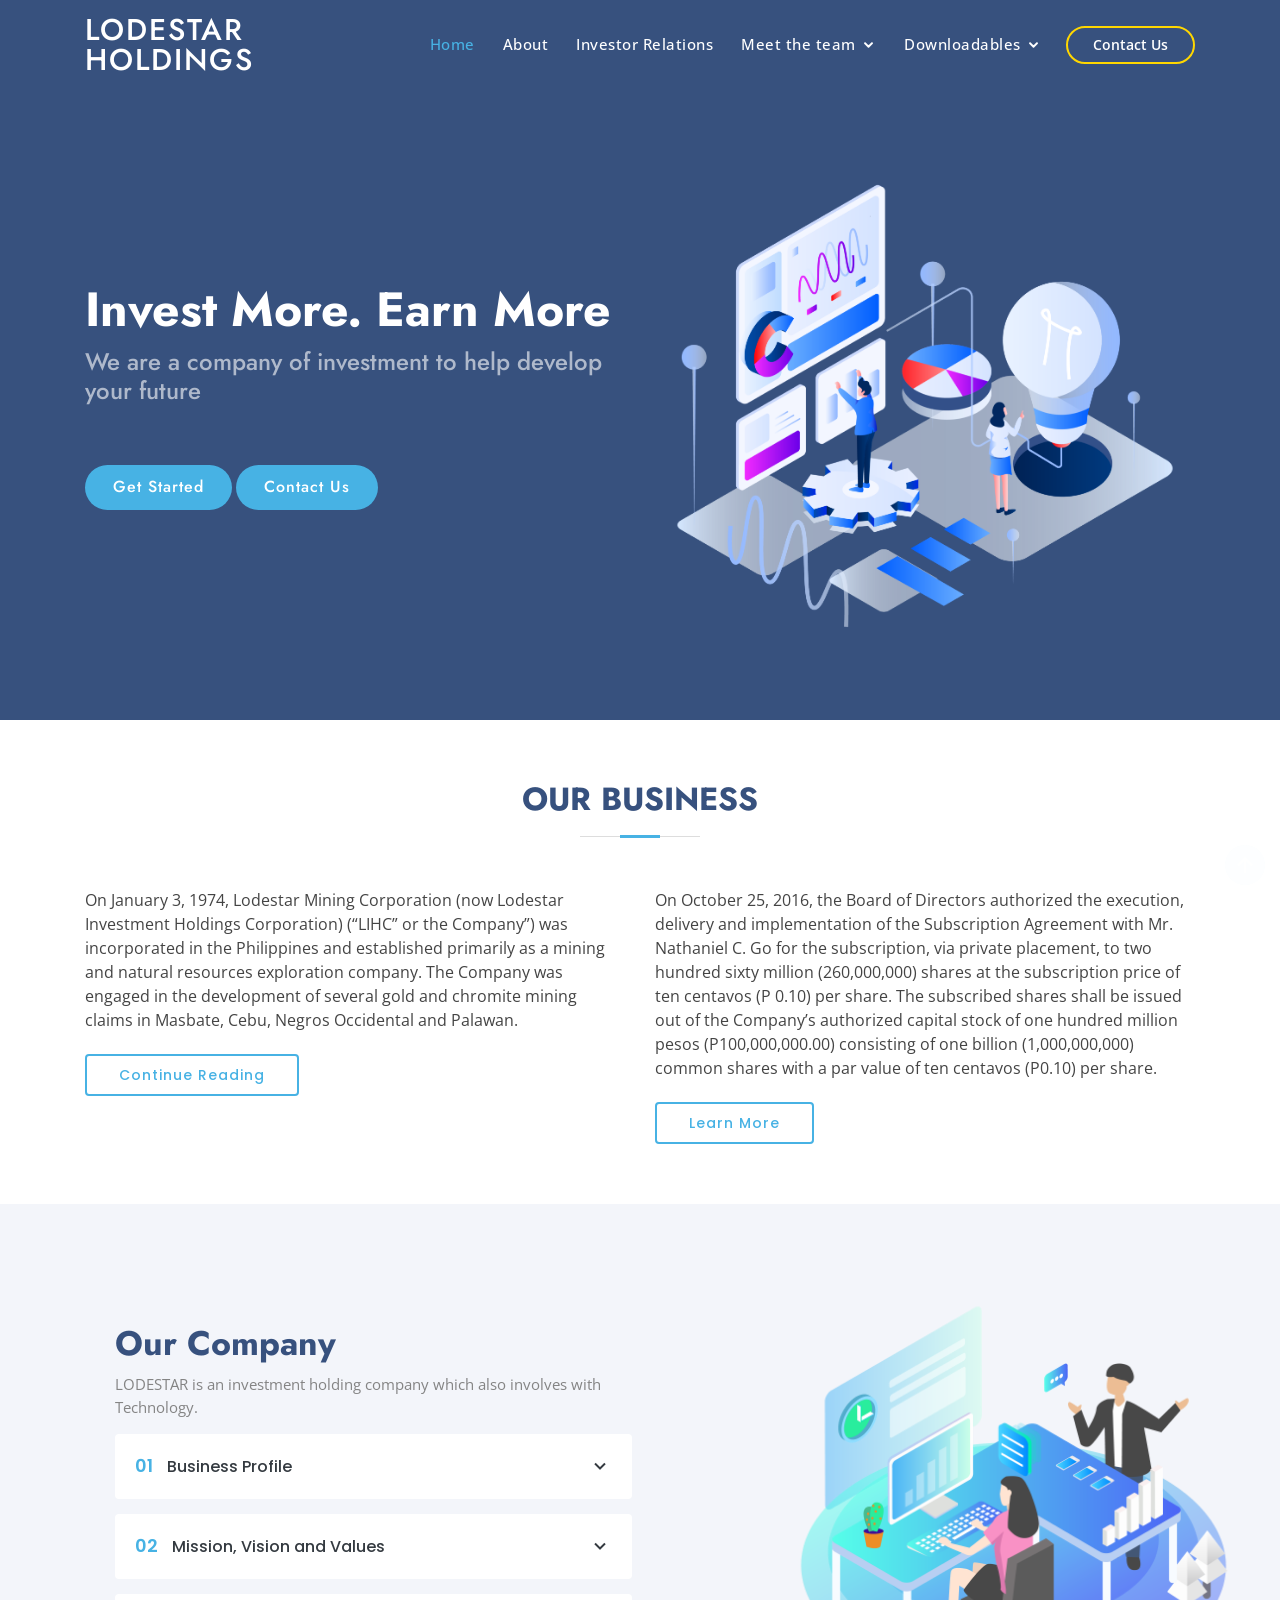
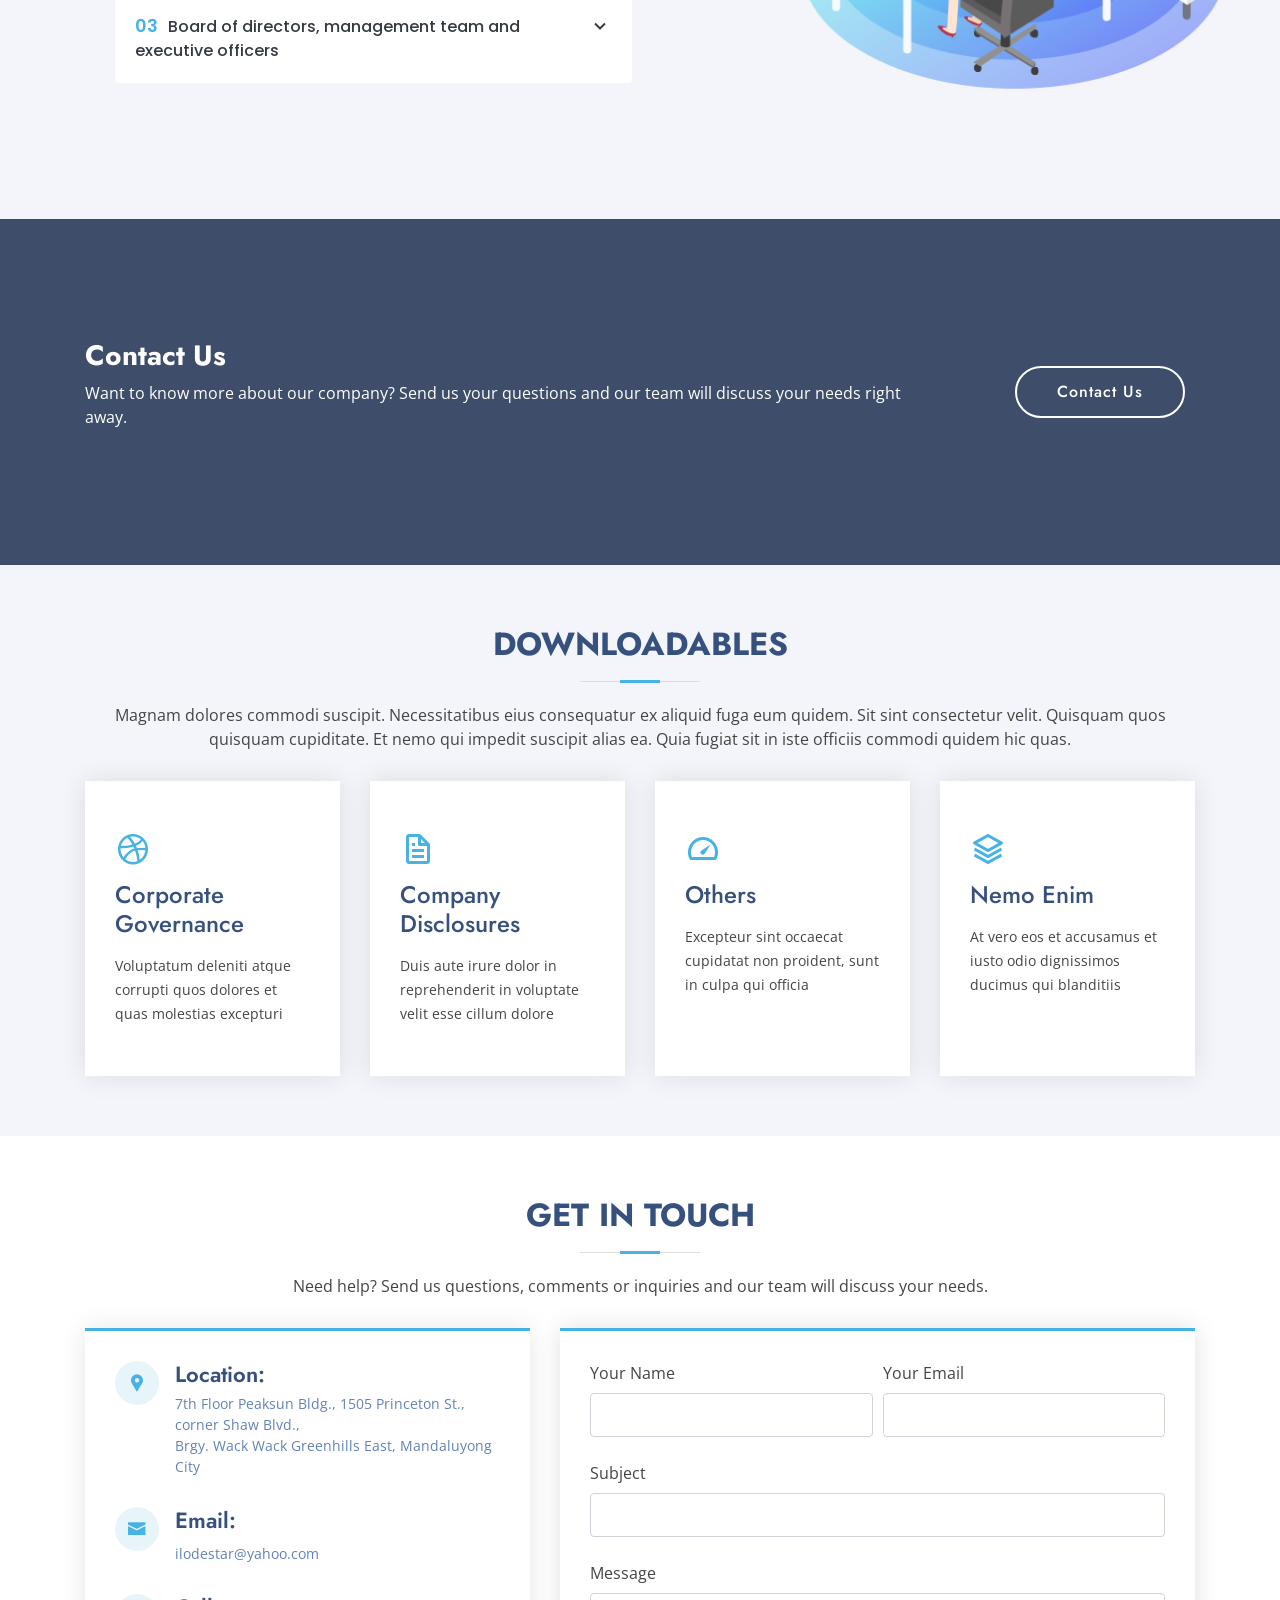
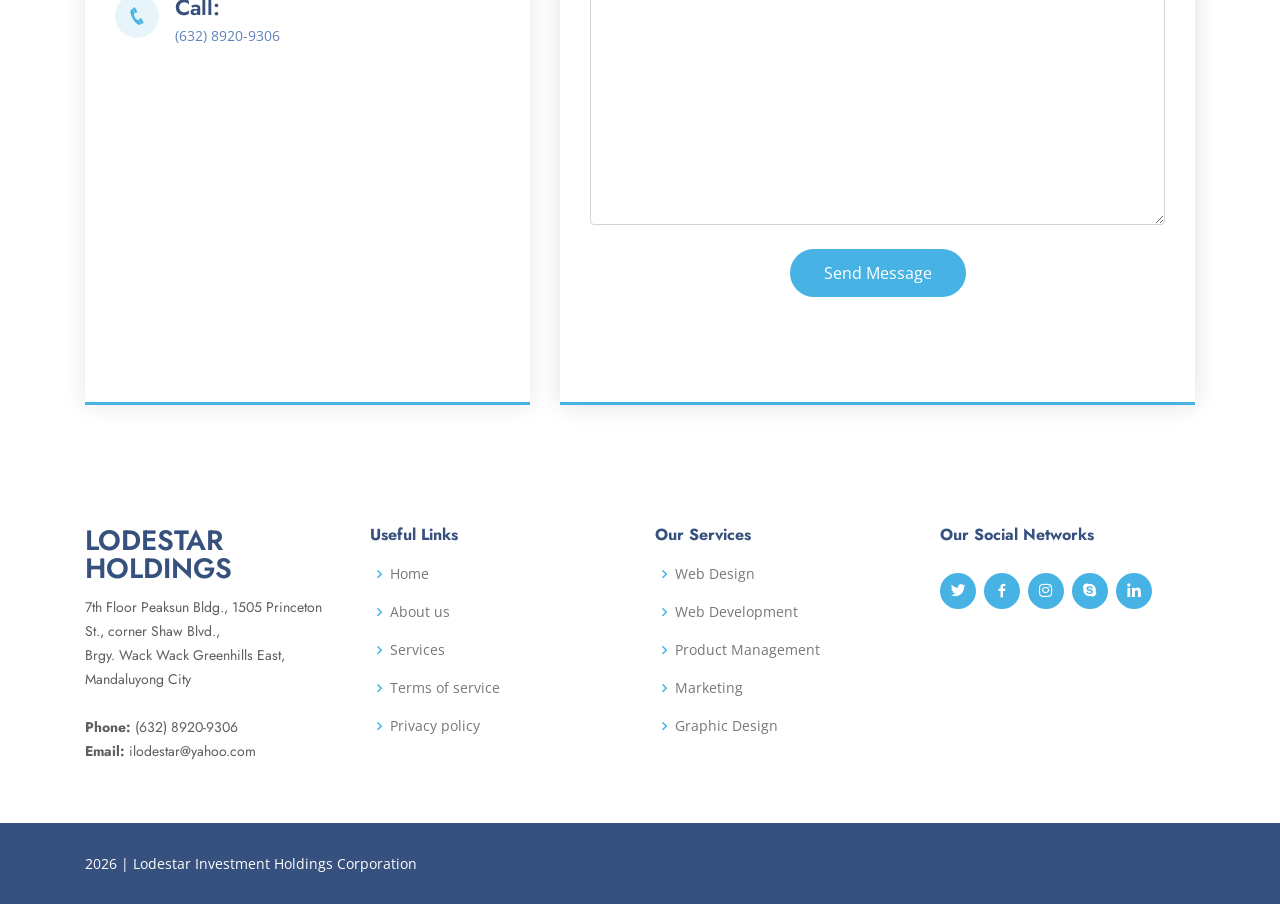
==== commit 2989866e: "Update" ====
--- a/index.html
+++ b/index.html
@@ -52,7 +52,7 @@
           <li><a href="#about">About</a></li>
           <li><a href="investor-relations.html">Investor Relations</a></li>
 
-          <li class="drop-down"><a href="#team">Meet the team</a>
+          <li class="drop-down"><a href="">Meet the team</a>
             <ul>
               <li class="drop-down"><a href="#">Board of Directors</a>
                 <ul>
@@ -66,7 +66,7 @@
 
           
 
-          <li class="drop-down"><a href="#services">Downloadables</a>
+          <li class="drop-down"><a href="">Downloadables</a>
             <ul>
               <li class="drop-down"><a href="#">Corporate Governance</a>
                 <ul>
@@ -234,27 +234,22 @@
       </div>
     </section><!-- End Why Us Section -->
 
-    <!-- ======= NEWS Section ======= -->
-    <section id="news" class="news">
-      <div class="container" data-aos="fade-up">
-
-        <div class="row">
-          <div class="col-lg-6 d-flex align-items-center" data-aos="fade-right" data-aos-delay="100">
-            <img src="assets/img/404.png" class="img-fluid" alt="">
-          </div>
-          <div class="col-lg-6 pt-4 pt-lg-0 content" data-aos="fade-left" data-aos-delay="100">
-            <h3>NEWS</h3>
-            <p class="font-italic">
-             This page is unavailable at the moment <br> We will get back to you as soon as possible!
-            </p>
-
-       
-
-          </div>
-        </div>
-
-      </div>
-    </section><!-- End NEWS Section -->
+<!-- ======= Cta Section ======= -->
+<section id="cta" class="cta">
+  <div class="container" data-aos="zoom-in">
+
+    <div class="row">
+      <div class="col-lg-9 text-center text-lg-left">
+        <h3>Contact Us</h3>
+        <p>Want to know more about our company? Send us your questions and our team will discuss your needs right away. </p>
+      </div>
+      <div class="col-lg-3 cta-btn-container text-center">
+        <a class="cta-btn align-middle scrollto" href="#contact">Contact Us</a>
+      </div>
+    </div>
+
+  </div>
+</section><!-- End Cta Section -->
 
     <!-- ======= Services Section ======= -->
     <section id="services" class="services section-bg">
@@ -303,93 +298,12 @@
       </div>
     </section><!-- End Services Section -->
 
-    <!-- ======= Cta Section ======= -->
-    <section id="cta" class="cta">
-      <div class="container" data-aos="zoom-in">
-
-        <div class="row">
-          <div class="col-lg-9 text-center text-lg-left">
-            <h3>Contact Us</h3>
-            <p>Want to know more about our company? Send us your questions and our team will discuss your needs right away. </p>
-          </div>
-          <div class="col-lg-3 cta-btn-container text-center">
-            <a class="cta-btn align-middle scrollto" href="#contact">Contact Us</a>
-          </div>
-        </div>
-
-      </div>
-    </section><!-- End Cta Section -->
+    
 
    
 
     <!-- ======= Team Section ======= -->
-    <section id="team" class="team section-bg">
-      <div class="container" data-aos="fade-up">
-
-        <div class="section-title">
-          <h2>Meet the Team</h2>
-          <p>Magnam dolores commodi suscipit. Necessitatibus eius consequatur ex aliquid fuga eum quidem. Sit sint consectetur velit. Quisquam quos quisquam cupiditate. Et nemo qui impedit suscipit alias ea. Quia fugiat sit in iste officiis commodi quidem hic quas.</p>
-        </div>
-
-        <div class="row">
-
-          <div class="col-lg-6">
-            <div class="member d-flex align-items-start" data-aos="zoom-in" data-aos-delay="100">
-              <div class="pic"><img src="assets/img/team/team-1.jpg" class="img-fluid" alt=""></div>
-              <div class="member-info">
-                <h4>Walter White</h4>
-                <span>Chief Executive Officer</span>
-                <p>Explicabo voluptatem mollitia et repellat qui dolorum quasi</p>
-                <div class="social">
-                  <a href=""><i class="ri-twitter-fill"></i></a>
-                  <a href=""><i class="ri-facebook-fill"></i></a>
-                  <a href=""><i class="ri-instagram-fill"></i></a>
-                  <a href=""> <i class="ri-linkedin-box-fill"></i> </a>
-                </div>
-              </div>
-            </div>
-          </div>
-
-          <div class="col-lg-6 mt-4 mt-lg-0">
-            <div class="member d-flex align-items-start" data-aos="zoom-in" data-aos-delay="200">
-              <div class="pic"><img src="assets/img/team/team-2.jpg" class="img-fluid" alt=""></div>
-              <div class="member-info">
-                <h4>Sarah Jhonson</h4>
-                <span>Product Manager</span>
-                <p>Aut maiores voluptates amet et quis praesentium qui senda para</p>
-                <div class="social">
-                  <a href=""><i class="ri-twitter-fill"></i></a>
-                  <a href=""><i class="ri-facebook-fill"></i></a>
-                  <a href=""><i class="ri-instagram-fill"></i></a>
-                  <a href=""> <i class="ri-linkedin-box-fill"></i> </a>
-                </div>
-              </div>
-            </div>
-          </div>
-
-          <div class="col-lg-6 mt-4 justify-content-center">
-            <div class="member d-flex align-items-center" data-aos="zoom-in" data-aos-delay="300">
-              <div class="pic"><img src="assets/img/team/team-3.jpg" class="img-fluid" alt=""></div>
-              <div class="member-info">
-                <h4>William Anderson</h4>
-                <span>CTO</span>
-                <p>Quisquam facilis cum velit laborum corrupti fuga rerum quia</p>
-                <div class="social">
-                  <a href=""><i class="ri-twitter-fill"></i></a>
-                  <a href=""><i class="ri-facebook-fill"></i></a>
-                  <a href=""><i class="ri-instagram-fill"></i></a>
-                  <a href=""> <i class="ri-linkedin-box-fill"></i> </a>
-                </div>
-              </div>
-            </div>
-          </div>
-
-          
-
-        </div>
-
-      </div>
-    </section><!-- End Team Section -->
+    
 
 
 
@@ -514,7 +428,7 @@
 
           <div class="col-lg-3 col-md-6 footer-links">
             <h4>Our Social Networks</h4>
-            <p>Cras fermentum odio eu feugiat lide par naso tierra videa magna derita valies</p>
+            <p></p>
             <div class="social-links mt-3">
               <a href="#" class="twitter"><i class="bx bxl-twitter"></i></a>
               <a href="#" class="facebook"><i class="bx bxl-facebook"></i></a>
--- a/assets/css/style.css
+++ b/assets/css/style.css
@@ -275,17 +275,16 @@
 /* Mobile Navigation */
 .mobile-nav-toggle {
   position: fixed;
-  top: 20px;
-  right: 15px;
+  top: 10px;
+  right: 1px;
   z-index: 9998;
   border: 0;
   background: none;
-  font-size: 24px;
+  font-size: 35px;
   transition: all 0.4s;
   outline: none !important;
   line-height: 1;
   cursor: pointer;
-  text-align: right;
 }
 
 .mobile-nav-toggle i {
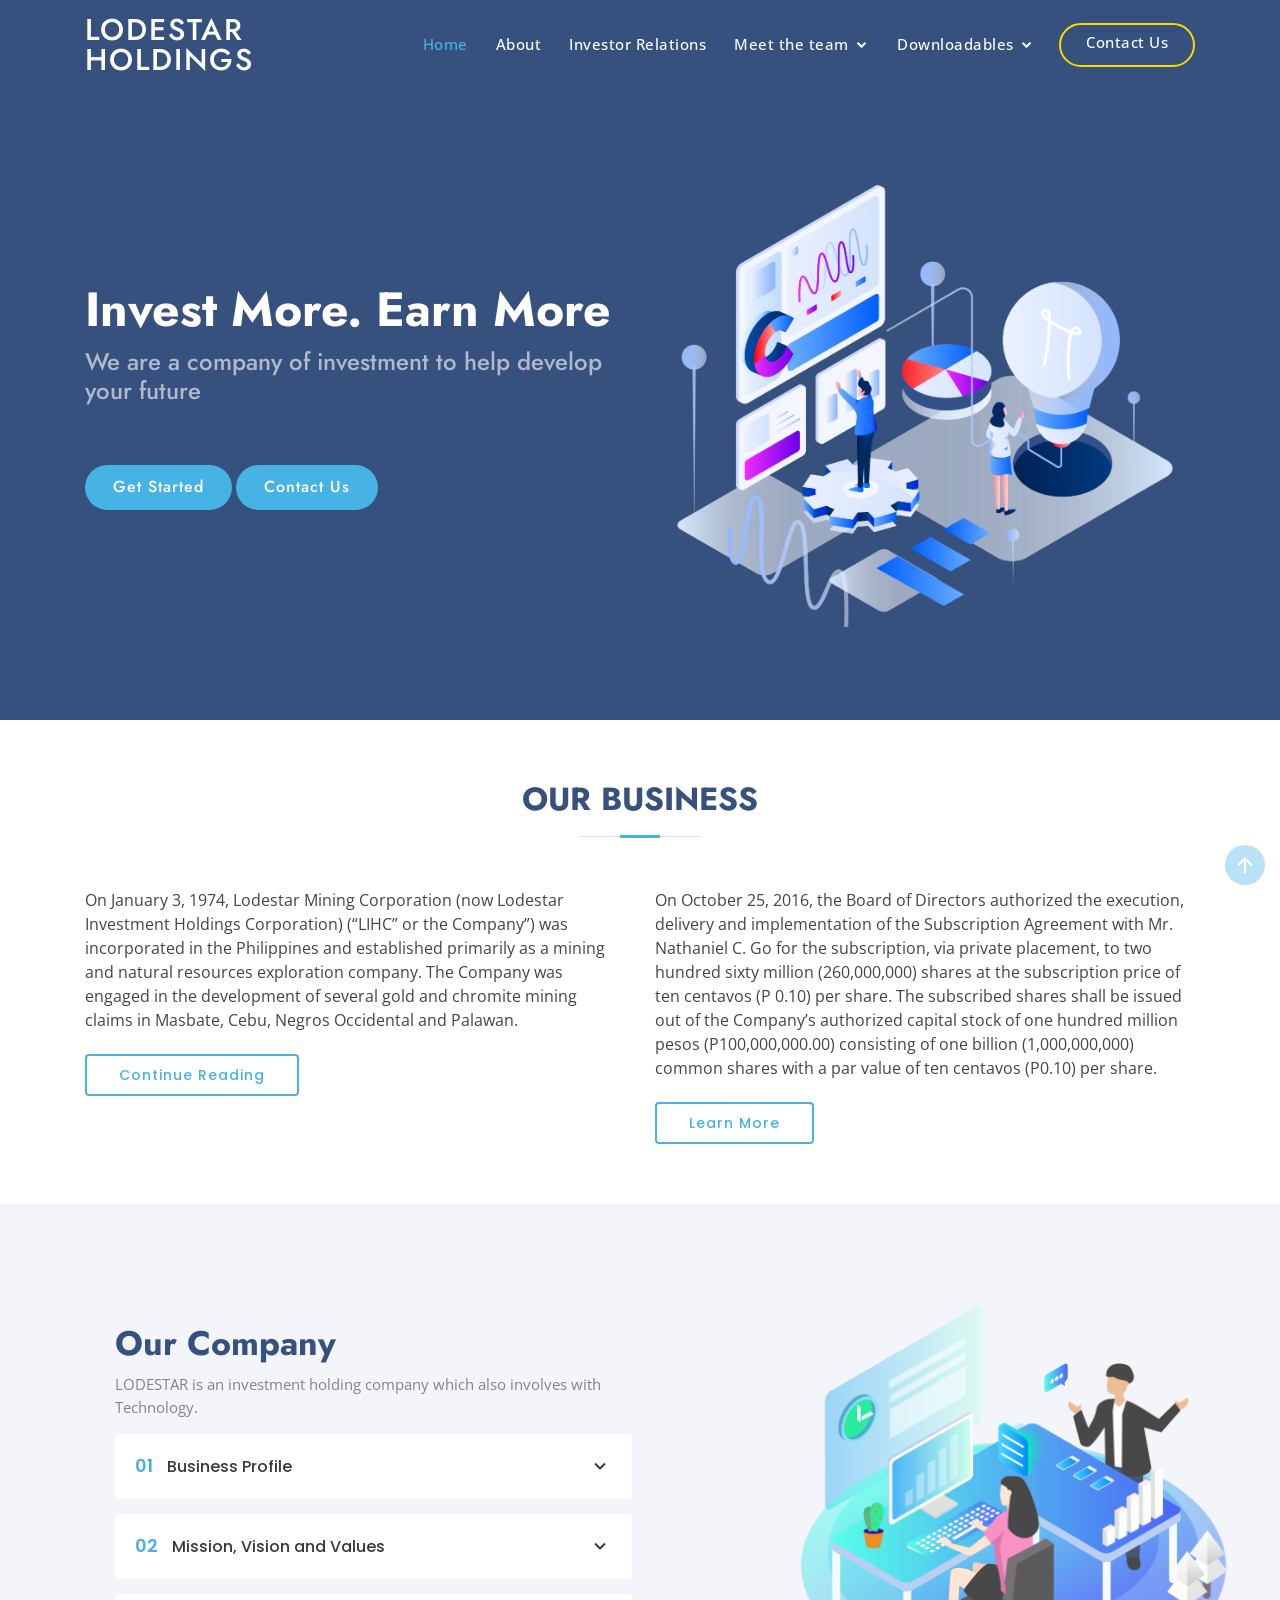
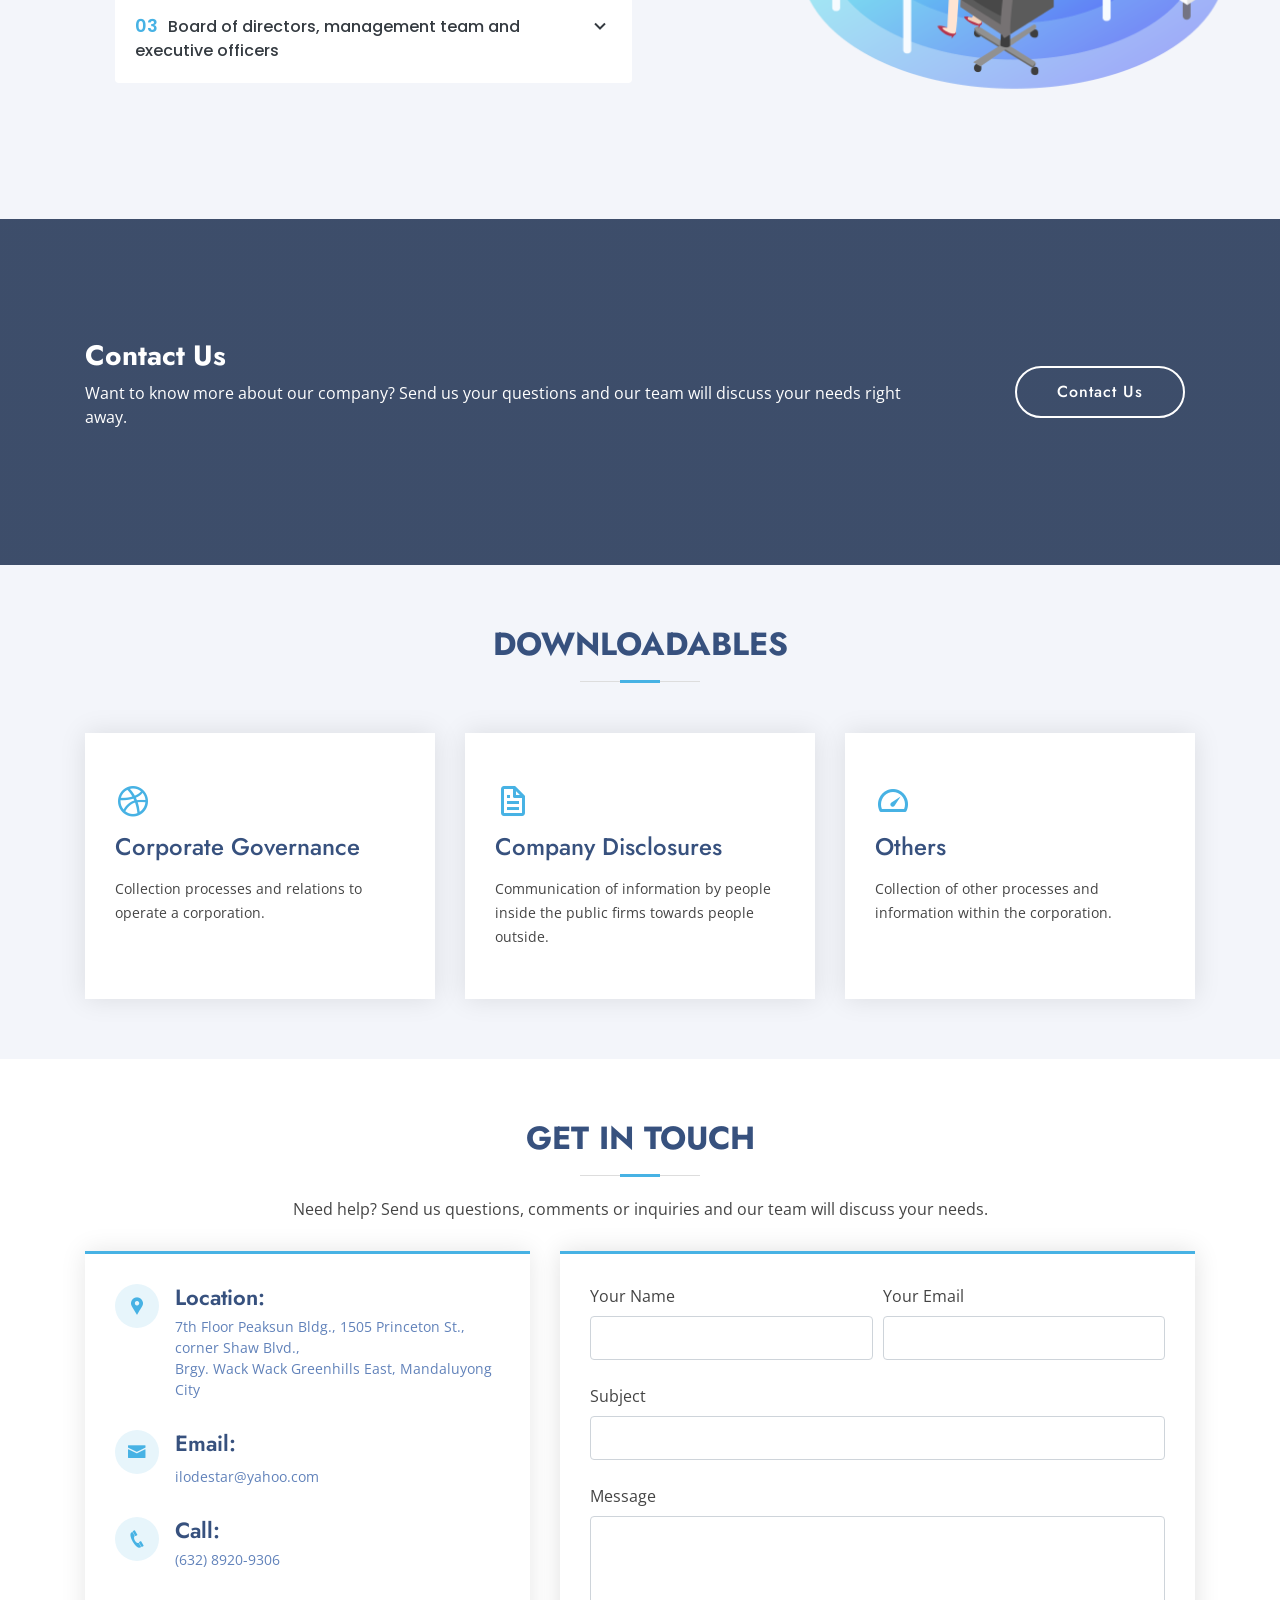
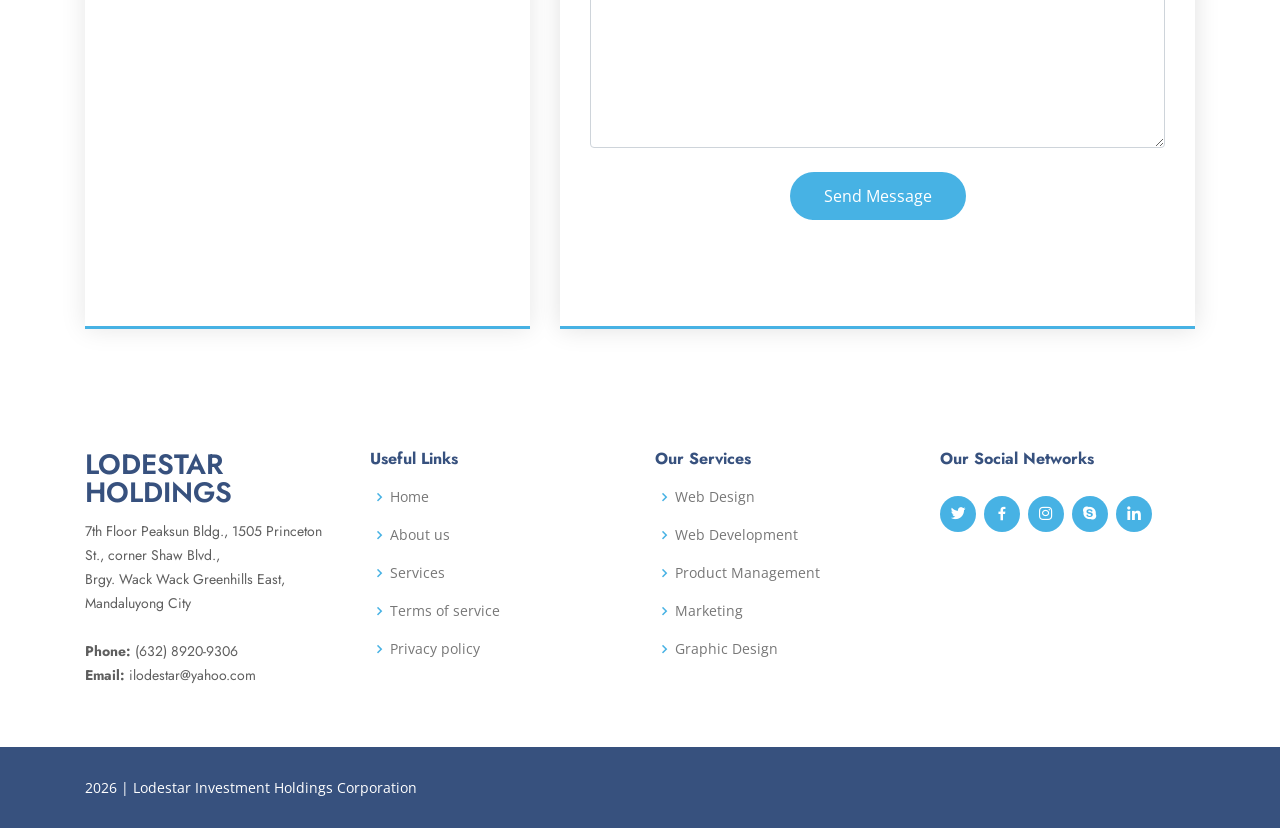
==== commit 40111264: "Update" ====
--- a/index.html
+++ b/index.html
@@ -90,11 +90,11 @@
             </ul>
           </li>
           
-
+          <a href="#contact" class="get-started-btn scrollto">Contact Us</a>
         </ul>
       </nav><!-- .nav-menu -->
 
-      <a href="#contact" class="get-started-btn scrollto">Contact Us</a>
+    
 
     </div>
   </header><!-- End Header -->
@@ -257,41 +257,34 @@
 
         <div class="section-title">
           <h2>Downloadables</h2>
-          <p>Magnam dolores commodi suscipit. Necessitatibus eius consequatur ex aliquid fuga eum quidem. Sit sint consectetur velit. Quisquam quos quisquam cupiditate. Et nemo qui impedit suscipit alias ea. Quia fugiat sit in iste officiis commodi quidem hic quas.</p>
+        
         </div>
 
         <div class="row">
-          <div class="col-xl-3 col-md-6 d-flex align-items-stretch" data-aos="zoom-in" data-aos-delay="100">
+          <div class="col-xl-4 col-md-6 d-flex align-items-stretch" data-aos="zoom-in" data-aos-delay="100">
             <div class="icon-box">
               <div class="icon"><i class="bx bxl-dribbble"></i></div>
               <h4><a href="corpgov.html">Corporate Governance</a></h4>
-              <p>Voluptatum deleniti atque corrupti quos dolores et quas molestias excepturi</p>
-            </div>
-          </div>
-
-          <div class="col-xl-3 col-md-6 d-flex align-items-stretch mt-4 mt-md-0" data-aos="zoom-in" data-aos-delay="200">
+              <p>Collection  processes and relations  to operate a corporation.</p>
+            </div>
+          </div>
+
+          <div class="col-xl-4 col-md-6 d-flex align-items-stretch mt-4 mt-md-0" data-aos="zoom-in" data-aos-delay="200">
             <div class="icon-box">
               <div class="icon"><i class="bx bx-file"></i></div>
               <h4><a href="compdisc.html">Company Disclosures</a></h4>
-              <p>Duis aute irure dolor in reprehenderit in voluptate velit esse cillum dolore</p>
-            </div>
-          </div>
-
-          <div class="col-xl-3 col-md-6 d-flex align-items-stretch mt-4 mt-xl-0" data-aos="zoom-in" data-aos-delay="300">
+              <p>Communication of information by people inside the public firms towards people outside. </p>
+            </div>
+          </div>
+
+          <div class="col-xl-4 col-md-6 d-flex align-items-stretch mt-4 mt-xl-0" data-aos="zoom-in" data-aos-delay="300">
             <div class="icon-box">
               <div class="icon"><i class="bx bx-tachometer"></i></div>
               <h4><a href="others.html">Others</a></h4>
-              <p>Excepteur sint occaecat cupidatat non proident, sunt in culpa qui officia</p>
-            </div>
-          </div>
-
-          <div class="col-xl-3 col-md-6 d-flex align-items-stretch mt-4 mt-xl-0" data-aos="zoom-in" data-aos-delay="400">
-            <div class="icon-box">
-              <div class="icon"><i class="bx bx-layer"></i></div>
-              <h4><a href="">Nemo Enim</a></h4>
-              <p>At vero eos et accusamus et iusto odio dignissimos ducimus qui blanditiis</p>
-            </div>
-          </div>
+              <p>Collection of other processes and information within the corporation. </p>
+            </div>
+          </div>
+
 
         </div>
 
--- a/assets/css/style.css
+++ b/assets/css/style.css
@@ -2068,3 +2068,6 @@
   
 }
 
+.scrollme {
+  overflow-x: auto;
+}
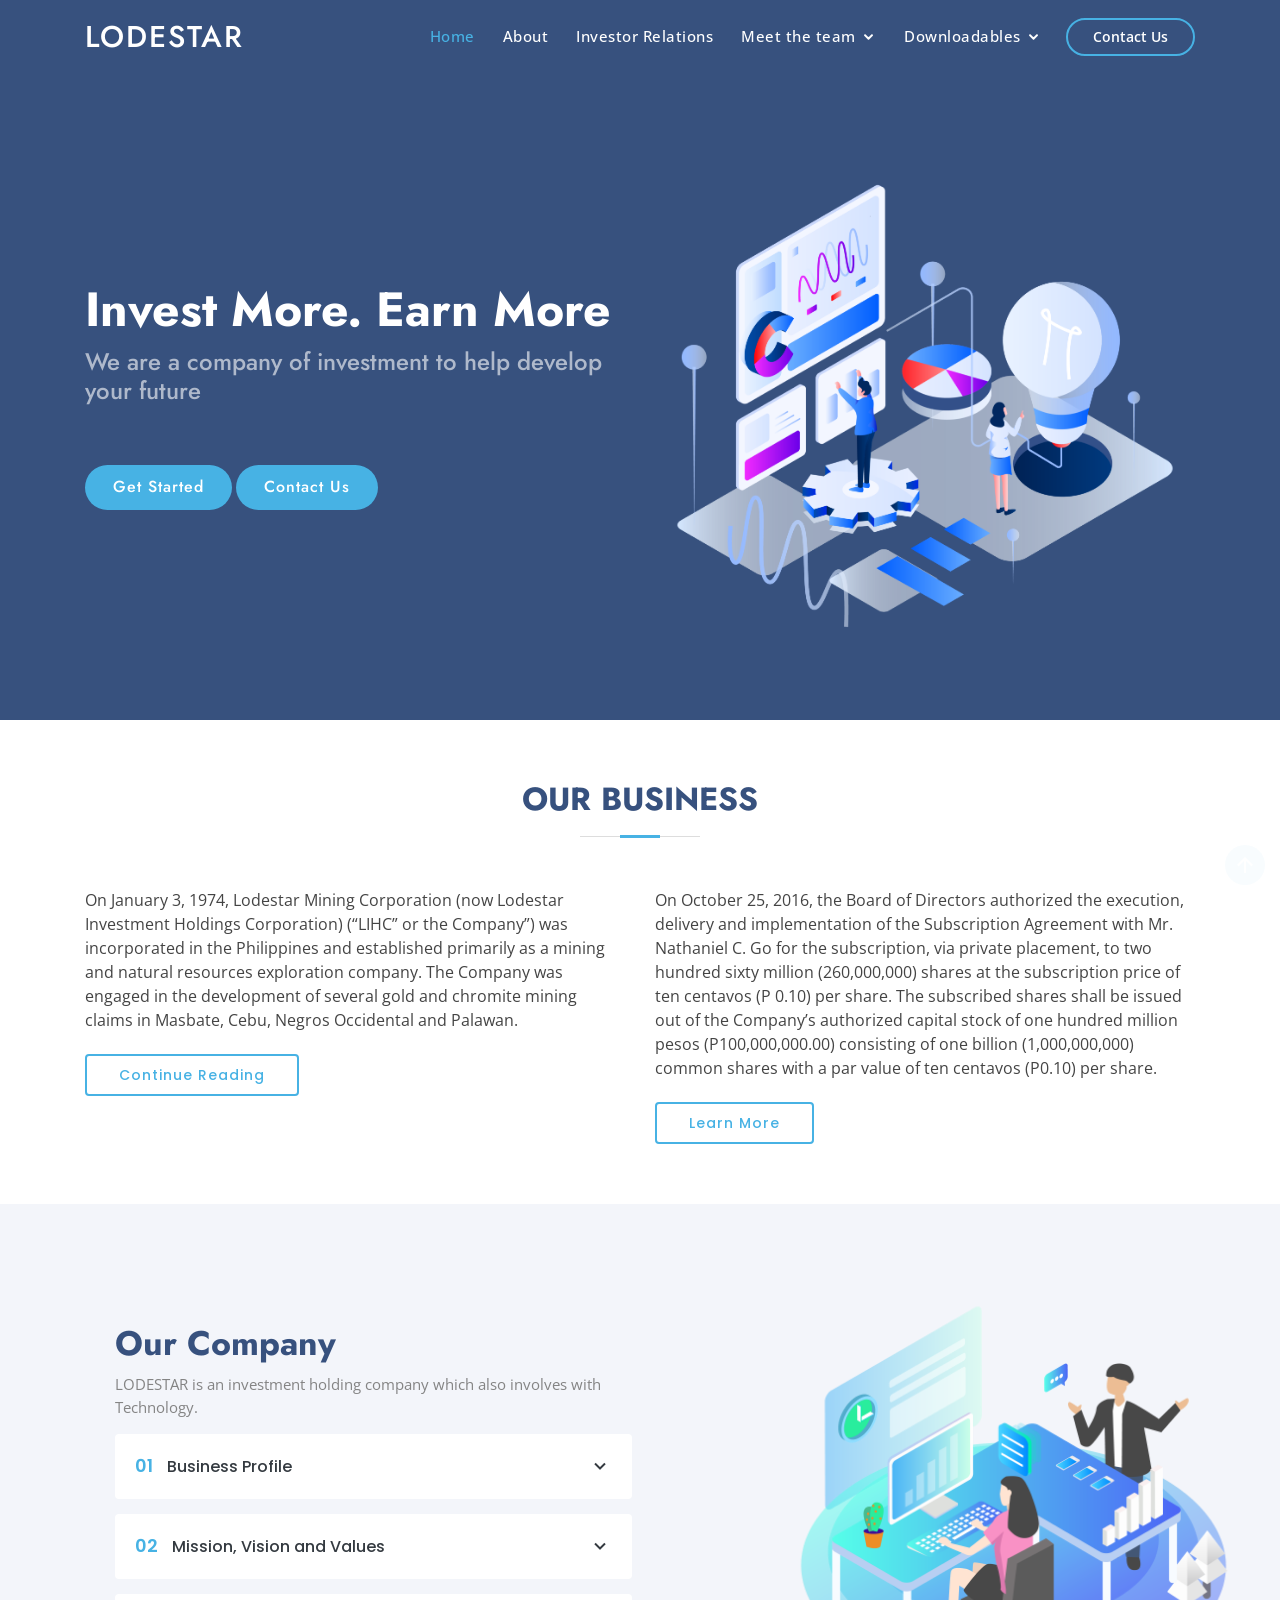
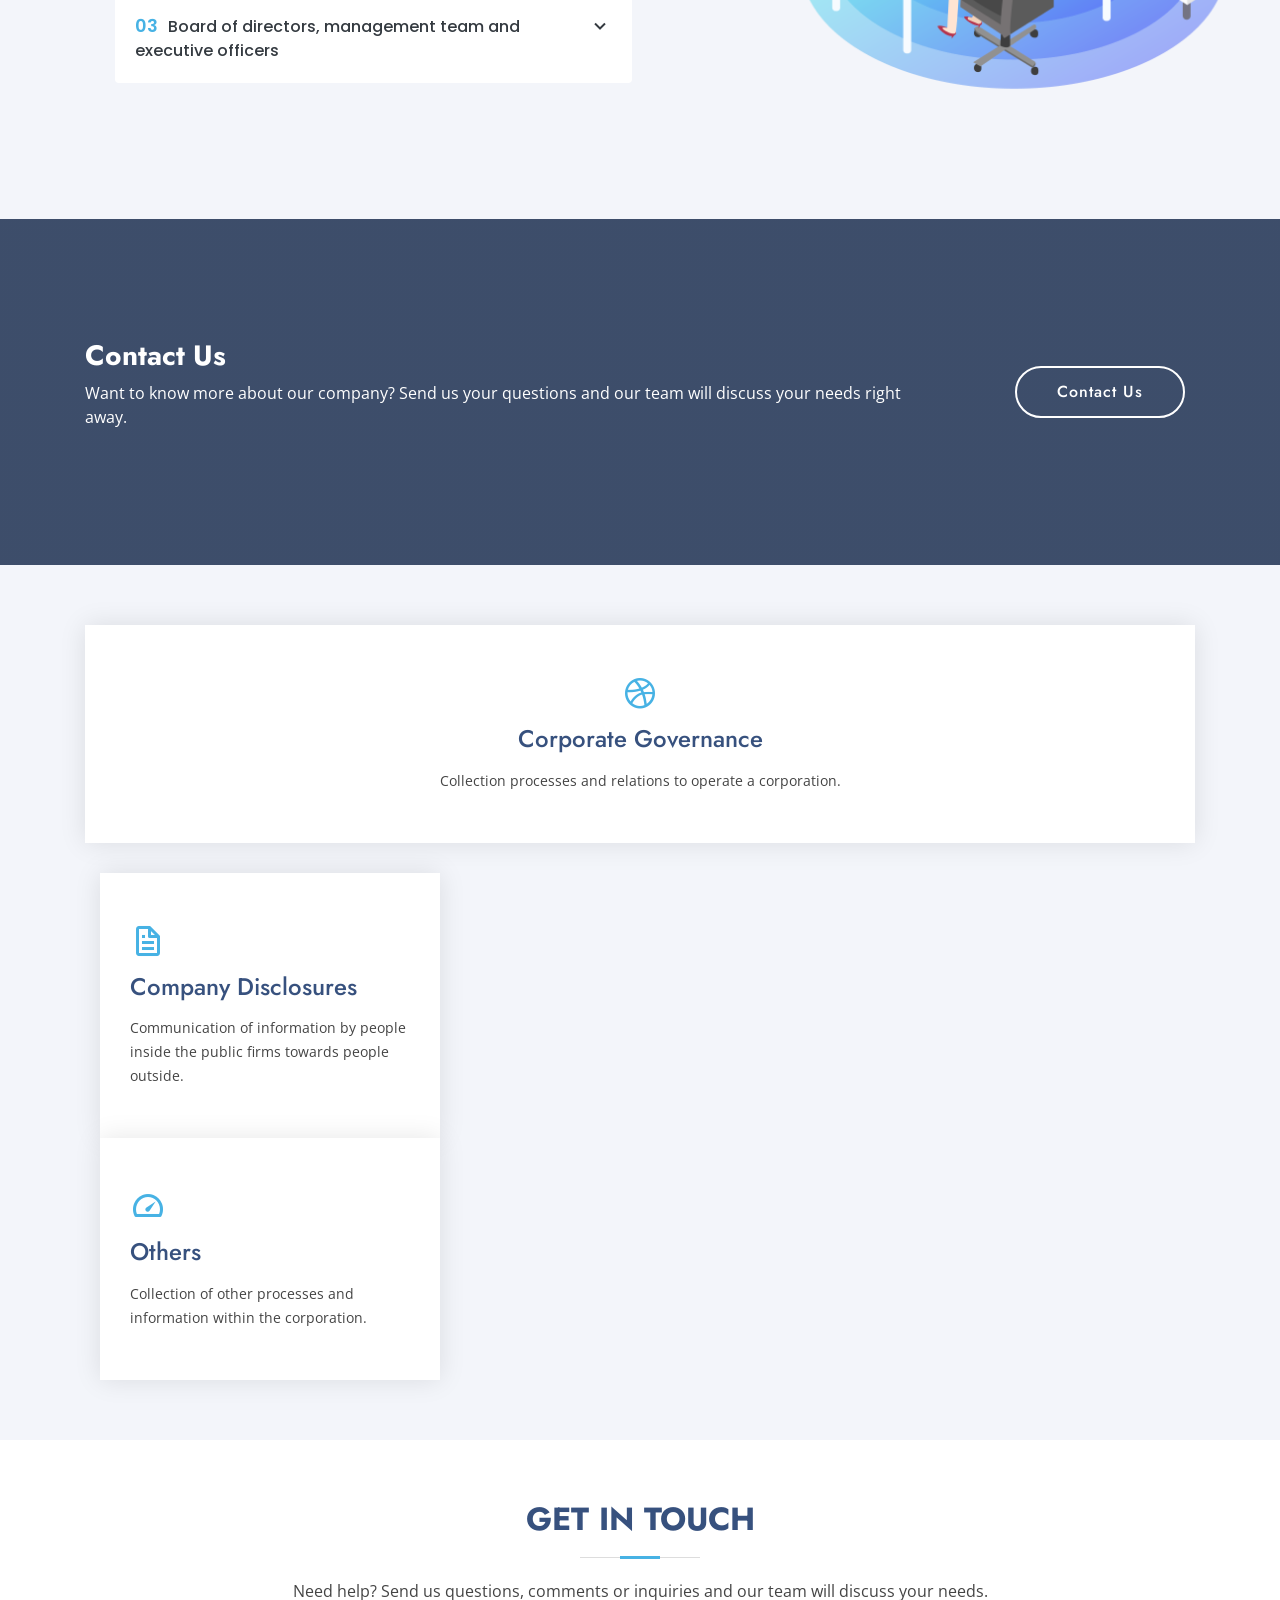
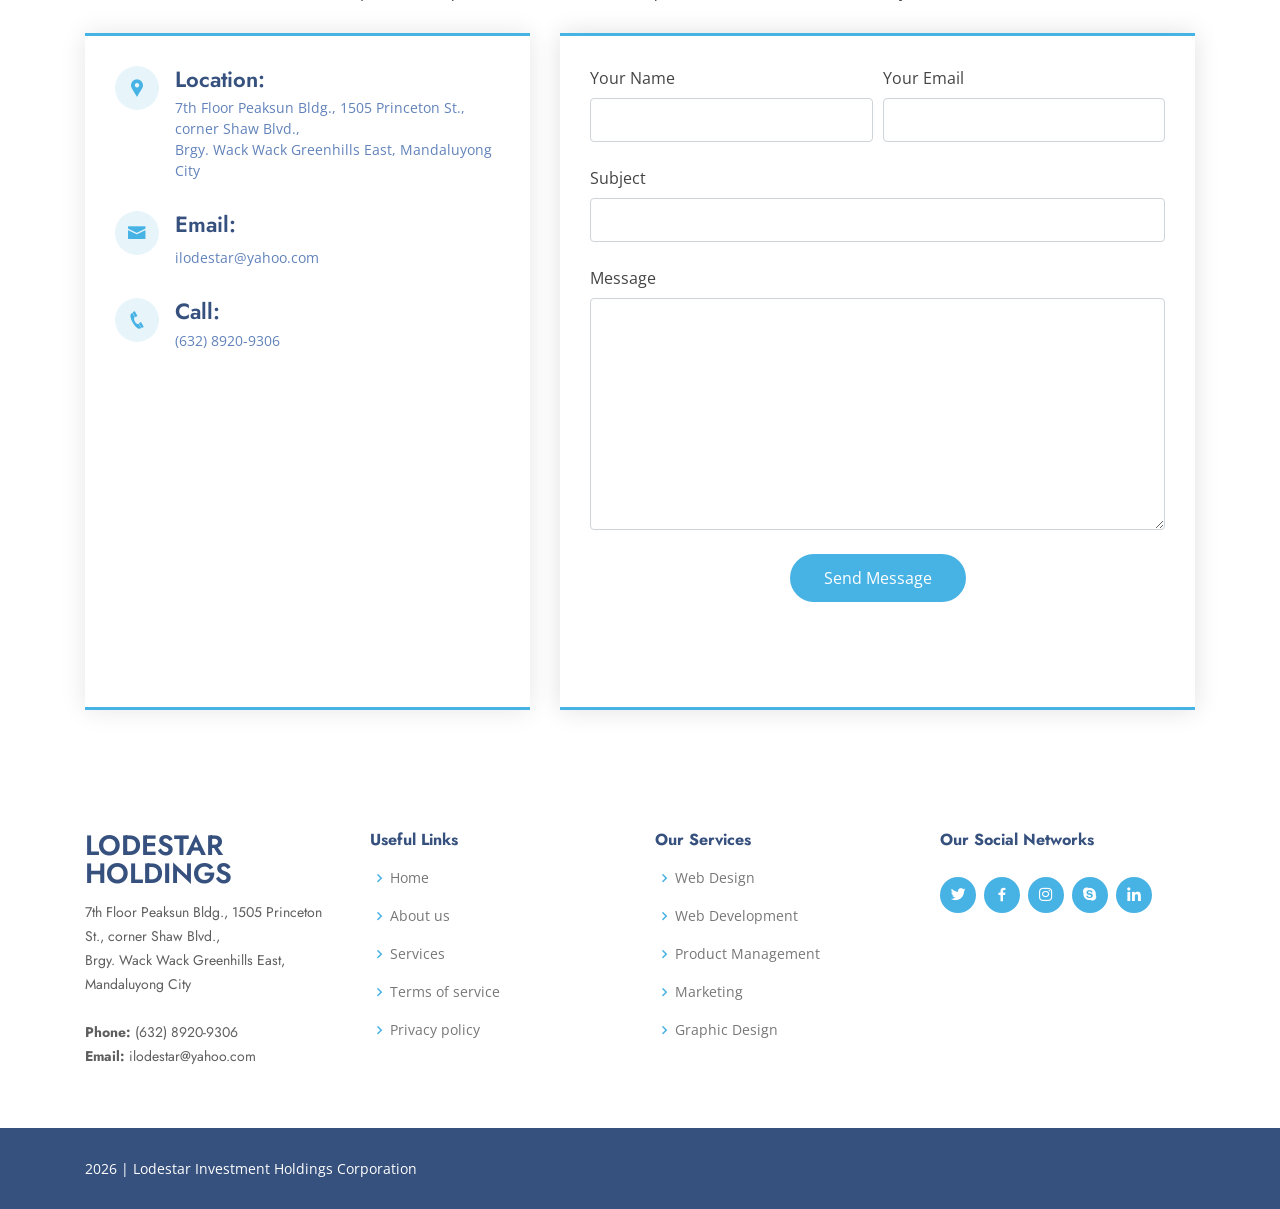
==== commit 1cd43c88: "Update" ====
--- a/index.html
+++ b/index.html
@@ -42,19 +42,19 @@
   <header id="header" class="fixed-top ">
     <div class="container d-flex align-items-center">
 
-      <h1 class="logo mr-auto"><a href="index.html">Lodestar Holdings</a></h1>
+      <h1 class="logo mr-auto"><a href="index.html">lodestar</a></h1>
       <!-- Uncomment below if you prefer to use an image logo -->
       <!-- <a href="index.html" class="logo mr-auto"><img src="assets/img/logo.png" alt="" class="img-fluid"></a>-->
 
-      <nav class="nav-menu d-none d-lg-block">
+      <nav class="nav-menu d-none d-lg-flex">
         <ul>
           <li class="active"><a href="index.html">Home</a></li>
-          <li><a href="#about">About</a></li>
+          <li><a href="index.html">About</a></li>
           <li><a href="investor-relations.html">Investor Relations</a></li>
 
-          <li class="drop-down"><a href="">Meet the team</a>
+          <li class="drop-down"><a href="regular.html">Meet the team</a>
             <ul>
-              <li class="drop-down"><a href="#">Board of Directors</a>
+              <li class="drop-down"><a href="regular.html">Board of Directors</a>
                 <ul>
                   <li><a href="regular.html">Regular Directors</a></li>
                   <li><a href="independent.html">Independent Directors</a></li>
@@ -66,9 +66,9 @@
 
           
 
-          <li class="drop-down"><a href="">Downloadables</a>
+          <li class="drop-down"><a href="corpgov.html">Downloadables</a>
             <ul>
-              <li class="drop-down"><a href="#">Corporate Governance</a>
+              <li class="drop-down"><a href="corpgov.html">Corporate Governance</a>
                 <ul>
                   <li><a href="corpgov.html#mnl">MANUAL ON CORPORATE GOVERNANCE</a></li>
                   <li><a href="corpgov.html#cbe">CODE OF BUSINESS CONDUCT AND ETHICS</a></li>
@@ -79,7 +79,7 @@
                   <li><a href="corpgov.html#cp">COMPANY POLICIES</a></li>
                 </ul>
               </li>
-              <li class="drop-down"><a href="#">Company Disclosures</a>
+              <li class="drop-down"><a href="compdisc.html">Company Disclosures</a>
                 <ul>
                   <li><a href="compdisc.html#sf">SEC FILINGS</a></li>
                   <li><a href="compdisc.html#assm">NOTICE OF ANNUAL OR SPECIAL STOCKHOLDER'S MEETING</a></li>
@@ -90,11 +90,10 @@
             </ul>
           </li>
           
-          <a href="#contact" class="get-started-btn scrollto">Contact Us</a>
         </ul>
       </nav><!-- .nav-menu -->
 
-    
+      <a href="#contact" class="get-started-btn scrollto">Contact Us</a>
 
     </div>
   </header><!-- End Header -->
@@ -256,12 +255,7 @@
       <div class="container" data-aos="fade-up">
 
         <div class="section-title">
-          <h2>Downloadables</h2>
         
-        </div>
-
-        <div class="row">
-          <div class="col-xl-4 col-md-6 d-flex align-items-stretch" data-aos="zoom-in" data-aos-delay="100">
             <div class="icon-box">
               <div class="icon"><i class="bx bxl-dribbble"></i></div>
               <h4><a href="corpgov.html">Corporate Governance</a></h4>
--- a/assets/css/style.css
+++ b/assets/css/style.css
@@ -256,13 +256,13 @@
   transition: 0.3s;
   font-size: 14px;
   display: inline-block;
-  border: 2px solid gold;
+  border: 2px solid #47b2e4;
   font-weight: 600;
 }
 
 .get-started-btn:hover {
-  background: gold;
-  color: black;
+  background: #31a9e1;
+  color: #fff;
 }
 
 @media (max-width: 768px) {
@@ -275,16 +275,17 @@
 /* Mobile Navigation */
 .mobile-nav-toggle {
   position: fixed;
-  top: 10px;
-  right: 1px;
+  top: 20px;
+  right: 15px;
   z-index: 9998;
   border: 0;
   background: none;
-  font-size: 35px;
+  font-size: 24px;
   transition: all 0.4s;
   outline: none !important;
   line-height: 1;
   cursor: pointer;
+  text-align: right;
 }
 
 .mobile-nav-toggle i {
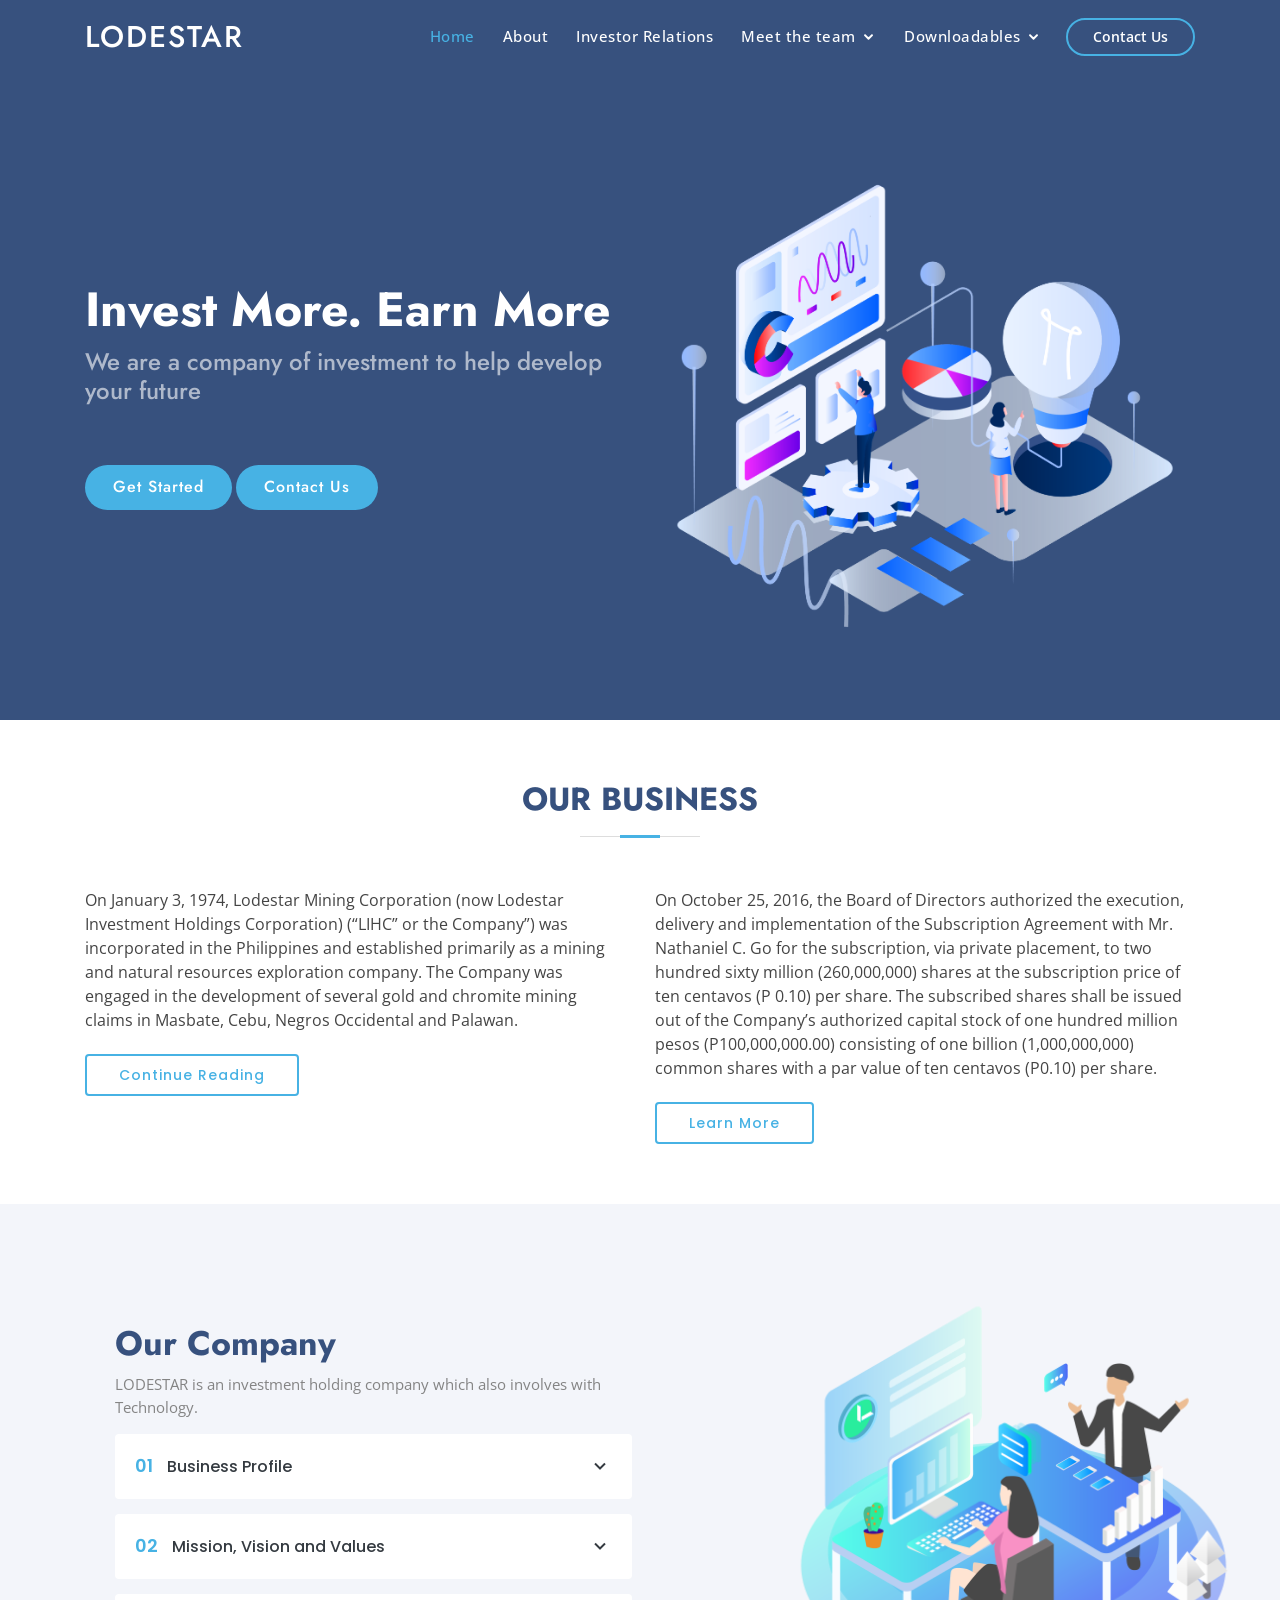
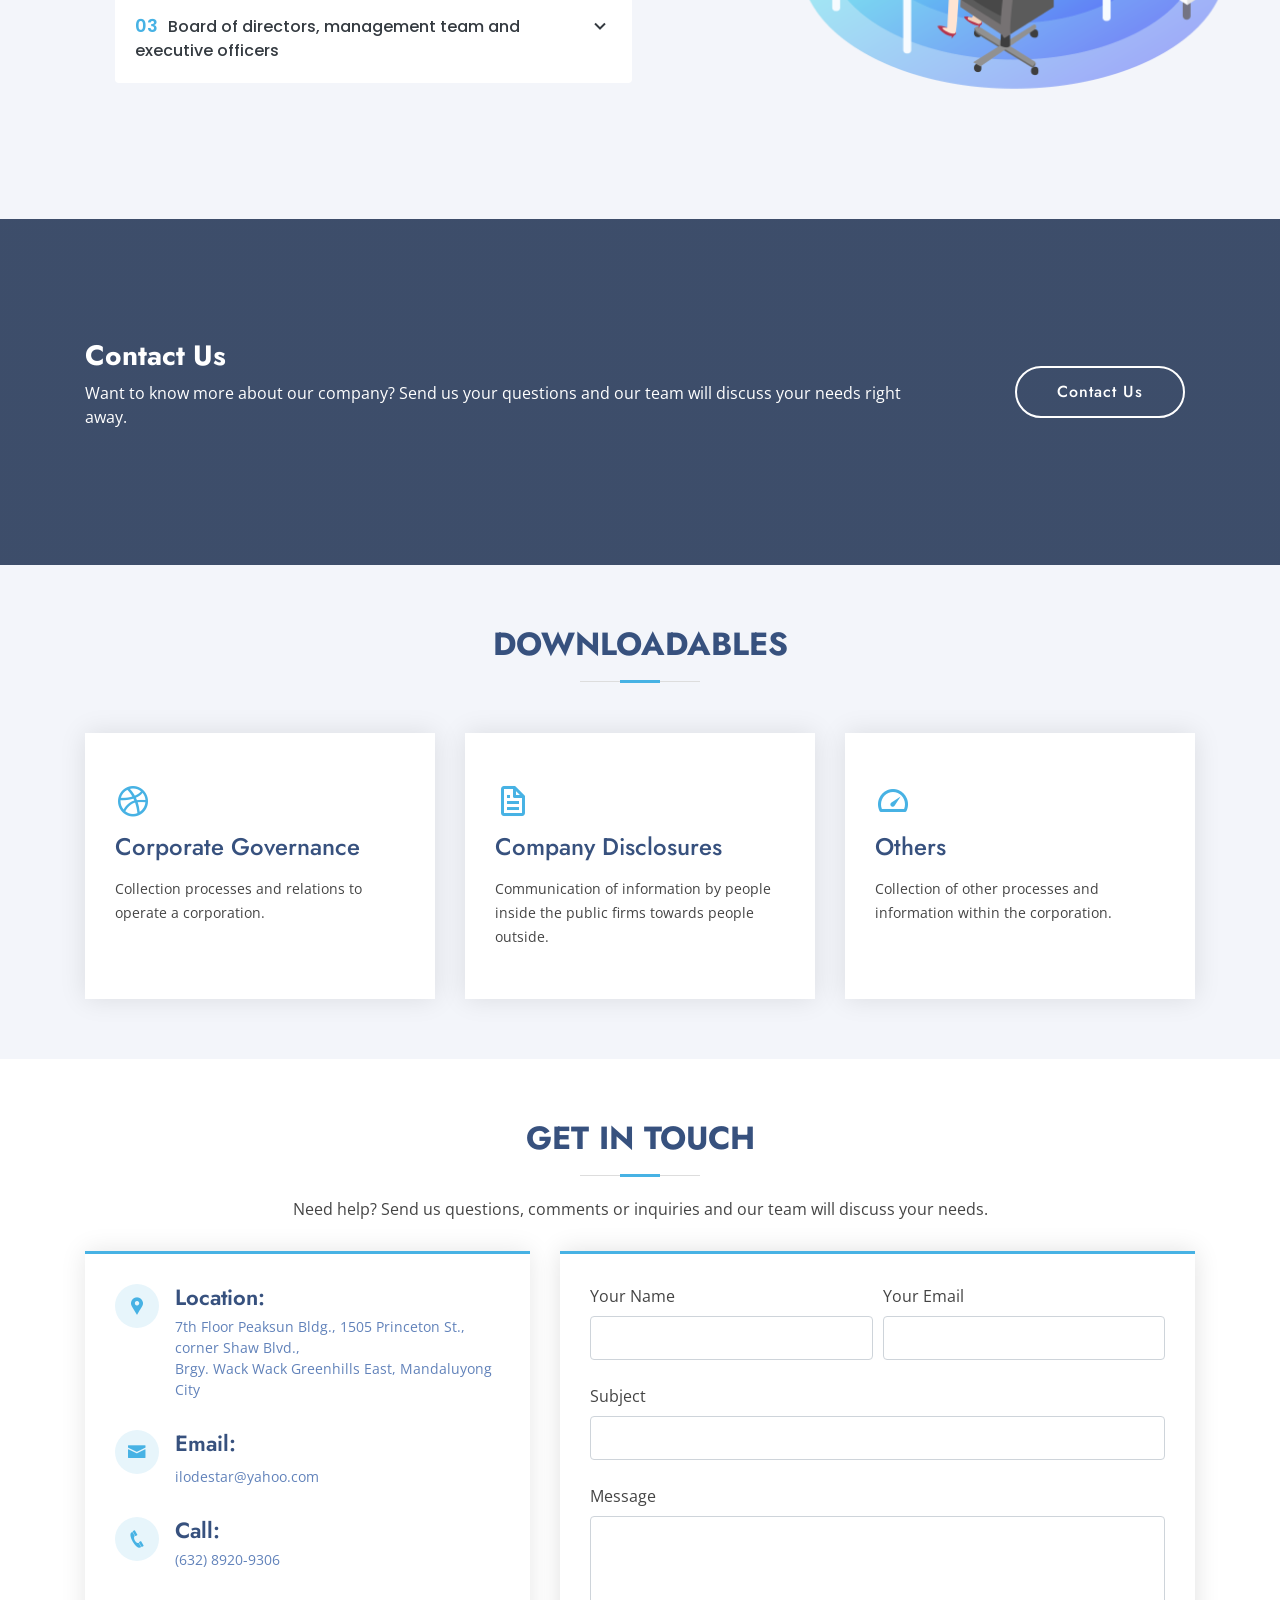
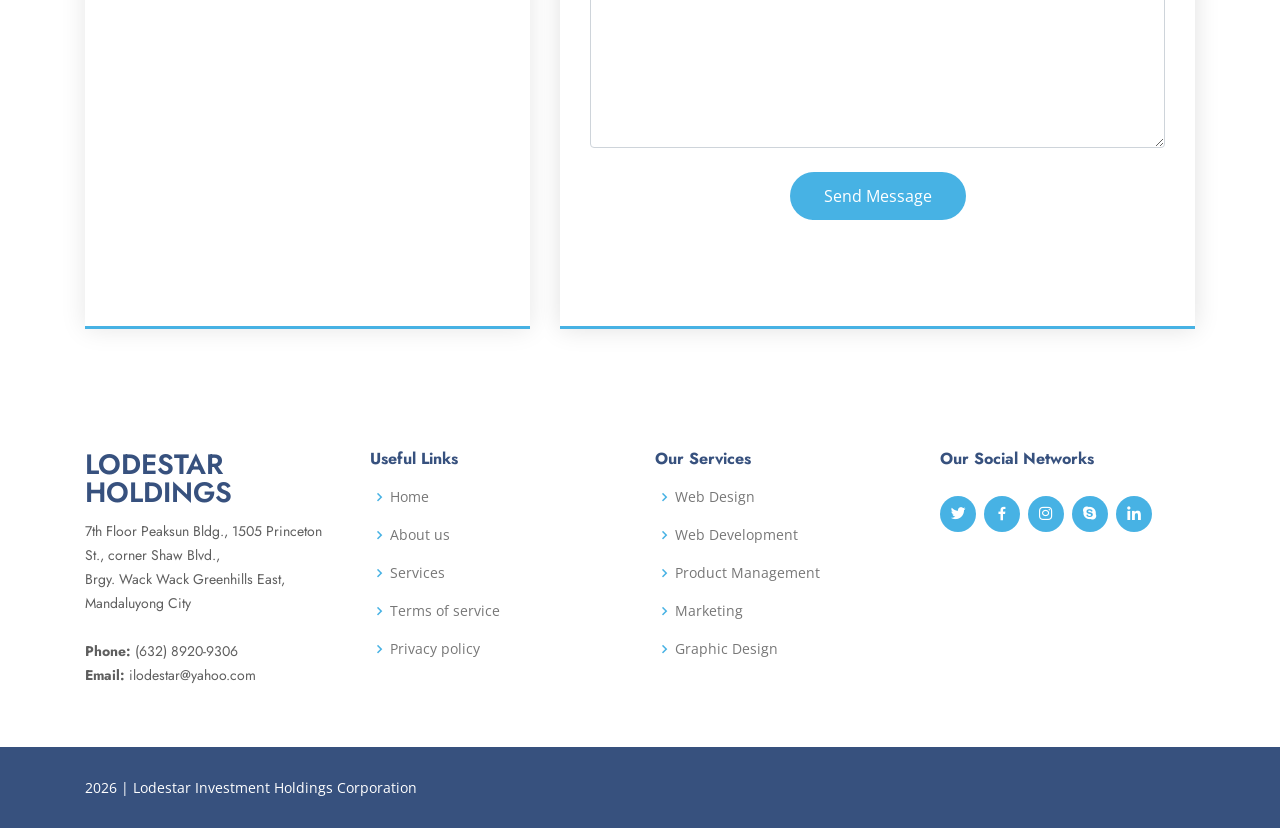
==== commit 2955a294: "Update" ====
--- a/index.html
+++ b/index.html
@@ -255,9 +255,16 @@
       <div class="container" data-aos="fade-up">
 
         <div class="section-title">
+          <h2>Downloadables</h2>
+         
+        </div>
+
+        <div class="row">
         
-            <div class="icon-box">
-              <div class="icon"><i class="bx bxl-dribbble"></i></div>
+            
+              <div class="col-xl-4 col-md-6 d-flex align-items-stretch" data-aos="zoom-in" data-aos-delay="100">
+                <div class="icon-box">
+                <div class="icon"><i class="bx bxl-dribbble"></i></div>
               <h4><a href="corpgov.html">Corporate Governance</a></h4>
               <p>Collection  processes and relations  to operate a corporation.</p>
             </div>
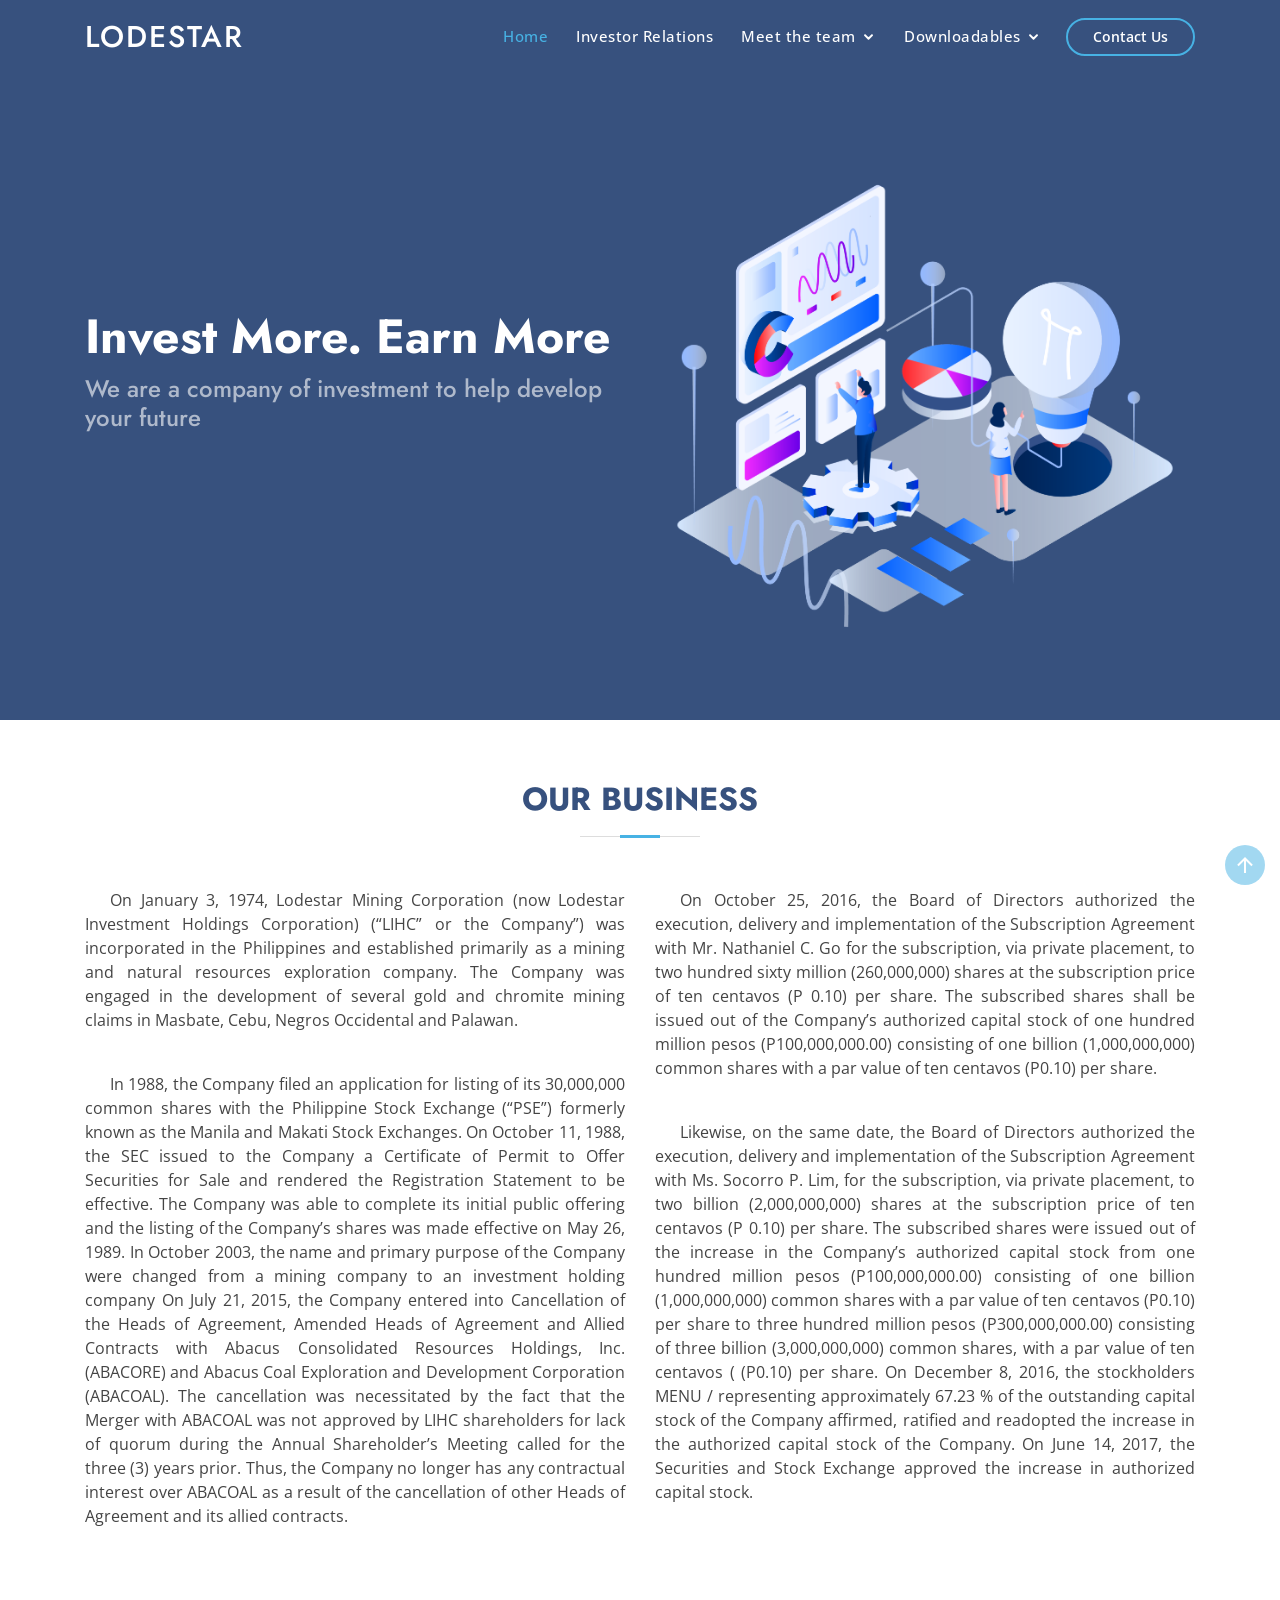
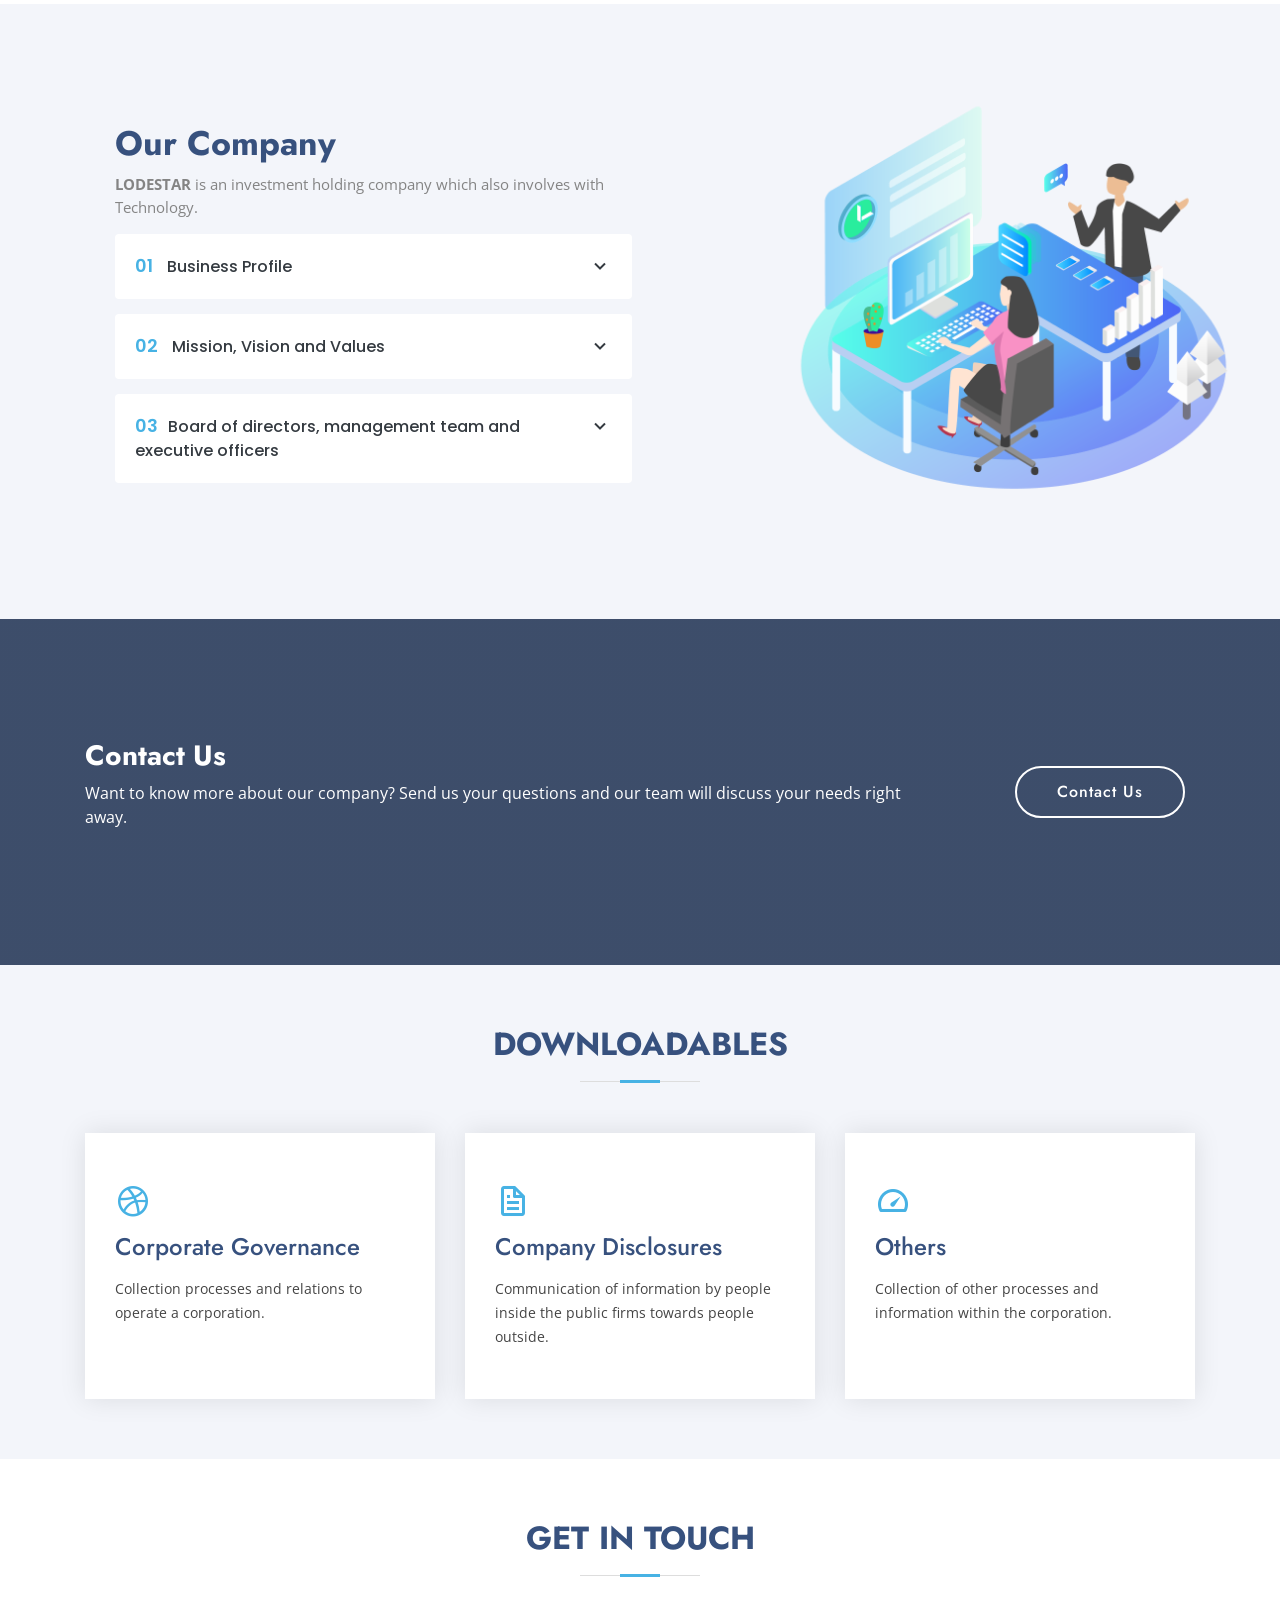
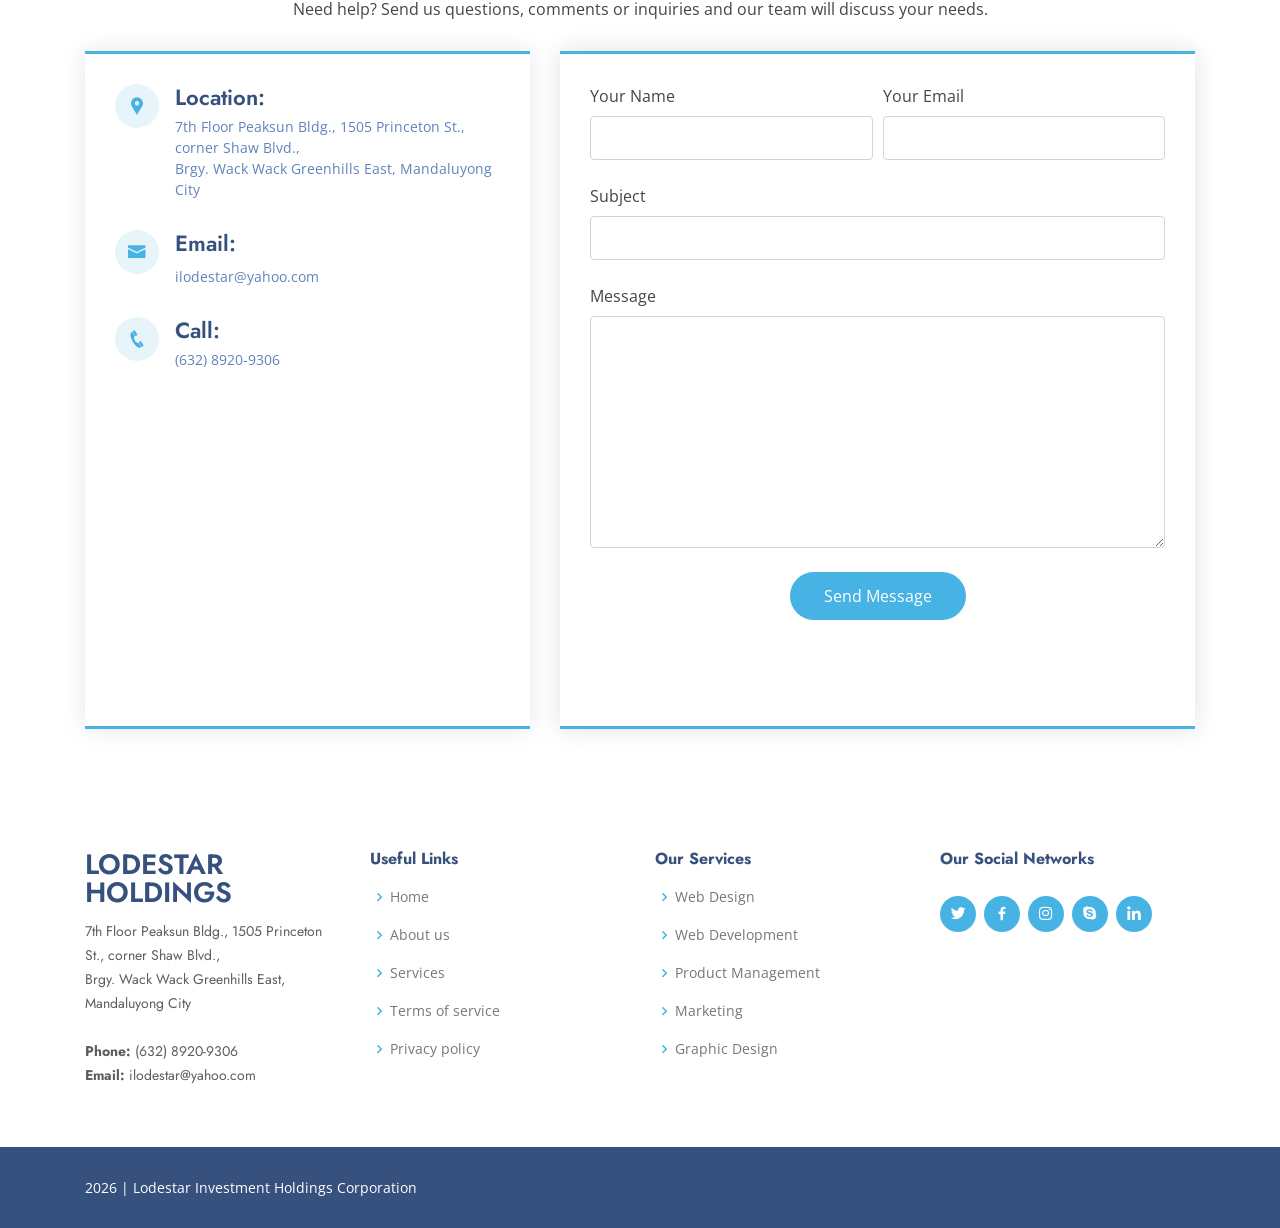
==== commit 08939517: "Update" ====
--- a/index.html
+++ b/index.html
@@ -49,7 +49,6 @@
       <nav class="nav-menu d-none d-lg-flex">
         <ul>
           <li class="active"><a href="index.html">Home</a></li>
-          <li><a href="index.html">About</a></li>
           <li><a href="investor-relations.html">Investor Relations</a></li>
 
           <li class="drop-down"><a href="regular.html">Meet the team</a>
@@ -106,10 +105,7 @@
         <div class="col-lg-6 d-flex flex-column justify-content-center pt-4 pt-lg-0 order-2 order-lg-1" data-aos="fade-up" data-aos-delay="200">
           <h1>Invest More. Earn More</h1>
           <h2>We are a company of investment to help develop your future</h2>
-          <div class="d-lg-block">
-            <a href="#about" class="btn-get-started scrollto">Get Started</a>
-            <a href="#contact" class="btn-get-started scrollto"> Contact Us</a>
-          </div>
+          
         </div>
         <div class="col-lg-6 order-1 order-lg-2 hero-img" data-aos="zoom-in" data-aos-delay="200">
           <img src="assets/img/first.png" class="img-fluid animated" alt="">
@@ -133,37 +129,26 @@
 
         <div class="row content">
           <div class="col-lg-6">
-            <p>
-              On January 3, 1974, Lodestar Mining Corporation (now Lodestar Investment Holdings Corporation) (“LIHC” or the Company”) was incorporated in the Philippines and established primarily as a mining and natural resources exploration company. The Company was engaged in the development of several gold and chromite mining claims in Masbate, Cebu, Negros Occidental and Palawan.</p>
-              </p>
-
-            </p>
-
-            <a href="#abt-0" class="btn-learn-more" data-toggle="collapse">Continue Reading</a>
-            <div id="abt-0" class="collapse" >
-              <p>
-                <br/>
-                In 1988, the Company filed an application for listing of its 30,000,000 common shares with the Philippine Stock Exchange (“PSE”) formerly known as the Manila and Makati Stock Exchanges. On October 11, 1988, the SEC issued to the Company a Certificate of Permit to Offer Securities for Sale and rendered the Registration Statement to be effective. The Company was able to complete its initial public offering and the listing of the Company’s shares was made effective on May 26, 1989.
+            <p class="indent">
+              On January 3, 1974, Lodestar Mining Corporation (now Lodestar Investment Holdings Corporation) (“LIHC” or the Company”) was incorporated in the Philippines and established primarily as a mining and natural resources exploration company. The Company was engaged in the development of several gold and chromite mining claims in Masbate, Cebu, Negros Occidental and Palawan.
+            <br></br>
+              <p class="indent">In 1988, the Company filed an application for listing of its 30,000,000 common shares with the Philippine Stock Exchange (“PSE”) formerly known as the Manila and Makati Stock Exchanges. On October 11, 1988, the SEC issued to the Company a Certificate of Permit to Offer Securities for Sale and rendered the Registration Statement to be effective. The Company was able to complete its initial public offering and the listing of the Company’s shares was made effective on May 26, 1989.
                 In October 2003, the name and primary purpose of the Company were changed from a mining company to an investment holding company
                 On July 21, 2015, the Company entered into Cancellation of the Heads of Agreement, Amended Heads of Agreement and Allied Contracts with Abacus Consolidated Resources Holdings, Inc. (ABACORE) and Abacus Coal Exploration and Development Corporation (ABACOAL). The cancellation was necessitated by the fact that the Merger with ABACOAL was not approved by LIHC shareholders for lack of quorum during the Annual Shareholder’s Meeting called for the three (3) years prior. Thus, the Company no longer has any contractual interest over ABACOAL as a result of the cancellation of other Heads of Agreement and its allied contracts.
               </p>
-            </div>
+            </p>
+            
            
           </div>  
           <div class="col-lg-6 pt-4 pt-lg-0">
-            <p>
-              On October 25, 2016, the Board of Directors authorized the execution, delivery and implementation of the Subscription Agreement with Mr. Nathaniel C. Go for the subscription, via private placement, to two hundred sixty million (260,000,000) shares at the subscription price of ten centavos (P 0.10) per share. The subscribed shares shall be issued out of the Company’s authorized capital stock of one hundred million pesos (P100,000,000.00) consisting of one billion (1,000,000,000) common shares with a par value of ten centavos (P0.10) per share.</p>
-              
-            </p>
-            
-            <a href="#abt-1" class="btn-learn-more" data-toggle="collapse">Learn More</a>
-            <div id="abt-1" class="collapse" >
-              <p>
-                <br/>
-                Likewise, on the same date, the Board of Directors authorized the execution, delivery and implementation of the Subscription Agreement with Ms. Socorro P. Lim, for the subscription, via private placement, to two billion (2,000,000,000) shares at the subscription price of ten centavos (P 0.10) per share. The subscribed shares were issued out of the increase in the Company’s authorized capital stock from one hundred million pesos (P100,000,000.00) consisting of one billion (1,000,000,000) common shares with a par value of ten centavos (P0.10) per share to three hundred million pesos (P300,000,000.00) consisting of three billion (3,000,000,000) common shares, with a par value of ten centavos ( (P0.10) per share. On December 8, 2016, the stockholders MENU / representing approximately 67.23 % of the outstanding capital stock of the Company affirmed, ratified and readopted the increase in the authorized capital stock of the Company. 
+            <p class="indent">
+              On October 25, 2016, the Board of Directors authorized the execution, delivery and implementation of the Subscription Agreement with Mr. Nathaniel C. Go for the subscription, via private placement, to two hundred sixty million (260,000,000) shares at the subscription price of ten centavos (P 0.10) per share. The subscribed shares shall be issued out of the Company’s authorized capital stock of one hundred million pesos (P100,000,000.00) consisting of one billion (1,000,000,000) common shares with a par value of ten centavos (P0.10) per share.
+              <br></br>
+              <p class="indent">
+              Likewise, on the same date, the Board of Directors authorized the execution, delivery and implementation of the Subscription Agreement with Ms. Socorro P. Lim, for the subscription, via private placement, to two billion (2,000,000,000) shares at the subscription price of ten centavos (P 0.10) per share. The subscribed shares were issued out of the increase in the Company’s authorized capital stock from one hundred million pesos (P100,000,000.00) consisting of one billion (1,000,000,000) common shares with a par value of ten centavos (P0.10) per share to three hundred million pesos (P300,000,000.00) consisting of three billion (3,000,000,000) common shares, with a par value of ten centavos ( (P0.10) per share. On December 8, 2016, the stockholders MENU / representing approximately 67.23 % of the outstanding capital stock of the Company affirmed, ratified and readopted the increase in the authorized capital stock of the Company. 
             On June 14, 2017, the Securities and Stock Exchange approved the increase in authorized capital stock.
-              </p>
-            </div>
+          </p>
+          </p>
 
             
           </div>
@@ -185,7 +170,7 @@
             <div class="content">
               <h3><strong>Our Company</strong></h3>
               <p>
-                LODESTAR is an investment holding company which also involves with Technology.
+                <strong>LODESTAR</strong> is an investment holding company which also involves with Technology.
               </p>
             </div>
 
@@ -194,8 +179,8 @@
                 <li>
                   <a data-toggle="collapse"  href="#accordion-list-1" class="collapsed"><span>01</span> Business Profile <i class="bx bx-chevron-down icon-show"></i><i class="bx bx-chevron-up icon-close"></i></a>
                   <div id="accordion-list-1" class="collapse" data-parent=".accordion-list">
-                    <p>
-                      LODESTAR is an investment holding company incorporated on January 3, 1974 with the following primary purpose:
+                    <p class="indent">
+                      <strong>LODESTAR</strong> is an investment holding company incorporated on January 3, 1974 with the following primary purpose:
                       “To purchase , subscribe for, or otherwise acquire, own, hold, use, sell, assign, transfer, mortgage, pledge, exchange or dispose of real and/or personal properties of every kind and description, including shares of stock and other securities, contracts, or obligations of any corporation or association, domestic or foreign, and to pay therefore, in whole or in part, in cash or in property or by exchanging stocks, bonds or other corporation, and while the owner or holder of any such real or personal property, stocks, or other securities, contracts or obligations, to receive, collect, and/or dispose of the interest, dividend and/or income from such property, and to possess and exercise in respect thereof all the rights, powers and privileges of ownership, including all voting powers on any stocks so owned; and to do every act and thing covered generally by the denomination “Holding Corporation of other Corporations” through the ownership of stocks therein, provided, however, that the corporation shall not act as an“To purchase , subscribe for, or otherwise acquire, own, hold, use, sell, assign, transfer, mortgage, pledge, exchange or dispose of real and/or personal properties of every kind and description, including shares of stock and other securities, contracts, or obligations of any corporation or association, domestic or foreign, and to pay therefore, in whole or in part, in cash or in property or by exchanging stocks, bonds or other corporation, and while the owner or holder of any such real or personal property, stocks, or other securities, contracts or obligations, to receive, collect, and/or dispose of the interest, dividend and/or income from such property, and to possess and exercise in respect thereof all the rights, powers and privileges of ownership, including all voting powers on any stocks so owned; and to do every act and thing covered generally by the denomination “Holding Corporation of other Corporations” through the ownership of stocks therein, provided, however, that the corporation shall not act as an investment company or security broker and/or dealer nor exercise the functions of a trust corporation.”
 
                     </p>
@@ -205,8 +190,8 @@
                 <li>
                   <a data-toggle="collapse" href="#accordion-list-2" class="collapsed"><span>02</span> Mission, Vision and Values <i class="bx bx-chevron-down icon-show"></i><i class="bx bx-chevron-up icon-close"></i></a>
                   <div id="accordion-list-2" class="collapse" data-parent=".accordion-list">
-                    <p>
-                      Lodestar Investment Holdings Corporation (the Company) shall strive to become one of the leaders in its industry through the development and implementation of strategic plans, operating goals and objectives across its entire organization of competent directors, management and personnel.
+                    <p class="indent">
+                      <strong>Lodestar Investment Holdings Corporation</strong> (the Company) shall strive to become one of the leaders in its industry through the development and implementation of strategic plans, operating goals and objectives across its entire organization of competent directors, management and personnel.
                     </p>
                   </div>
                 </li>
@@ -214,7 +199,7 @@
                 <li>
                   <a data-toggle="collapse" href="#accordion-list-3" class="collapsed"><span>03</span>Board of directors, management team and executive officers <i class="bx bx-chevron-down icon-show"></i><i class="bx bx-chevron-up icon-close"></i></a>
                   <div id="accordion-list-3" class="collapse" data-parent=".accordion-list">
-                    <p>
+                    <p class="indent">
                       It is the Board of Directors’ (Board) responsibility to foster the long-term success of the Corporation, and to sustain its competitiveness and profitability in a manner consistent with corporate objectives and the best interests of shareholders. The Board’s role is one of stewardship. It is mandated to take care of the interests of the shareholders 
                       and protect their investments through the implementation of sound corporate policies and plans while maintaining its independent assessment on Management’s performance. As currently provided under its By-laws, the Board is composed of seven (7) directors including two (2) independent directors.The membership of the Board may be a combination of executive 
                       and non-executive directors (which include independent directors) in order that no director or small group of directors can dominate the decision- making process.
--- a/assets/css/style.css
+++ b/assets/css/style.css
@@ -12,7 +12,10 @@
   font-family: "Open Sans", sans-serif;
   color: #444444;
 }
-
+.indent{
+  text-indent: 25px;
+  text-align: justify;
+}
 a {
   color: #47b2e4;
 }
@@ -276,7 +279,7 @@
 .mobile-nav-toggle {
   position: fixed;
   top: 20px;
-  right: 15px;
+  right: 10px;
   z-index: 9998;
   border: 0;
   background: none;
@@ -645,22 +648,39 @@
   border-radius: 4px;
   transition: 0.3s;
   line-height: 1;
-  color: #47b2e4;
   -webkit-animation-delay: 0.8s;
   animation-delay: 0.8s;
   margin-top: 6px;
-  border: 2px solid #47b2e4;
+  border: 2px solid gray;
+  text-decoration: underline;
 }
 
 .about .content .btn-learn-more:hover {
   background: #47b2e4;
   color: #fff;
-  text-decoration: none;
-}
+}
+
+.decor{
+  text-decoration: underline;
+  color: gray;
+}
+.decor:hover{
+  color:#444444;
+  text-decoration: underline;
+}
+
 
 /*--------------------------------------------------------------
 # Why Us
 --------------------------------------------------------------*/
+.new-style{
+  color: gray;
+  text-decoration: underline;
+}
+
+
+
+
 .why-us .content {
   padding: 60px 100px 0 100px;
 }
@@ -695,6 +715,7 @@
 .why-us .accordion-list ul {
   padding: 0;
   list-style: none;
+  
 }
 
 .why-us .accordion-list li + li {
@@ -735,10 +756,12 @@
 .why-us .accordion-list p {
   margin-bottom: 0;
   padding: 10px 0 0 0;
+  
 }
 
 .why-us .accordion-list .icon-show {
   display: none;
+  
 }
 
 .why-us .accordion-list a.collapsed {
@@ -746,7 +769,7 @@
 }
 
 .why-us .accordion-list a.collapsed:hover {
-  color: #47b2e4;
+  color:#47b2e4;
 }
 
 .why-us .accordion-list a.collapsed .icon-show {
@@ -1129,6 +1152,16 @@
 .team .member .social a + a {
   margin-left: 8px;
 }
+
+.member-style{
+  justify-content: center;
+  font-size: 17px;
+  font-weight:normal;
+  text-align: justify;
+  text-indent: 25px;
+  font-family: 'Open Sans', sans-serif;
+}
+
 
 /*--------------------------------------------------------------
 # Pricing
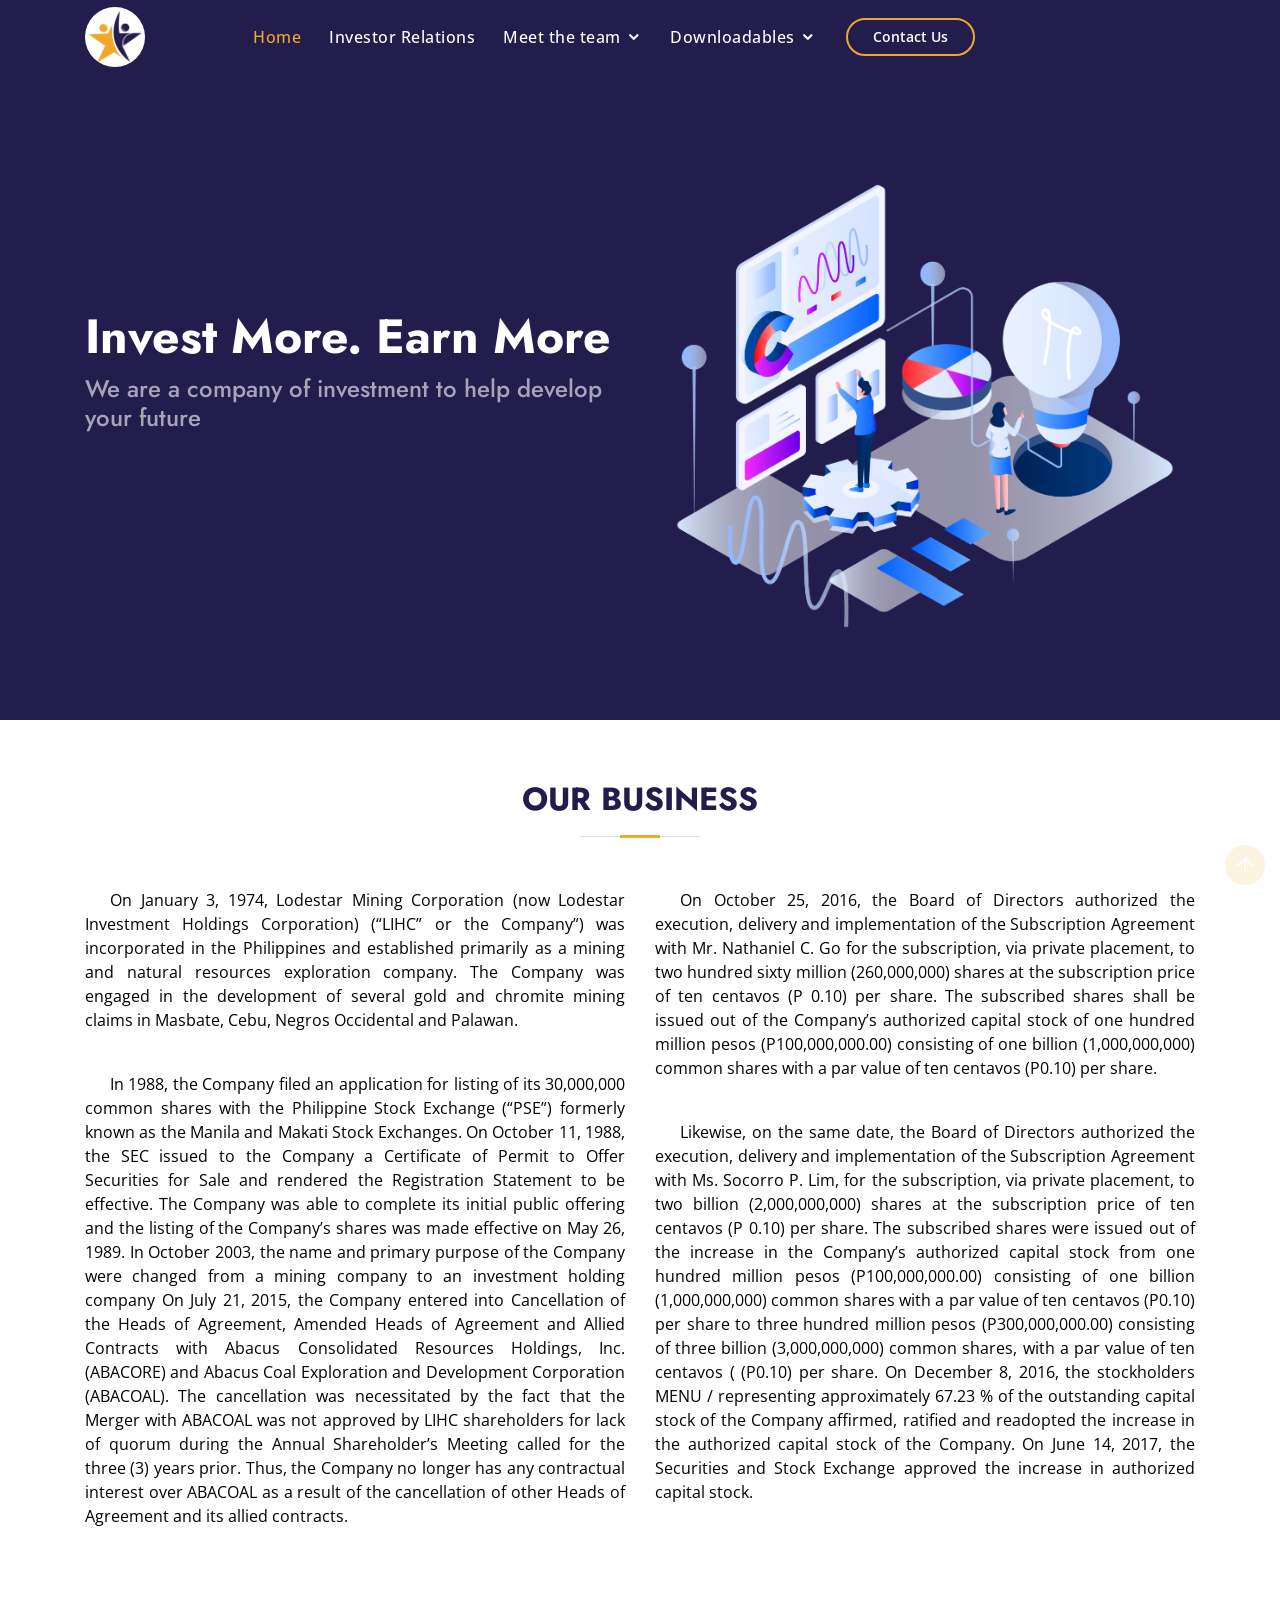
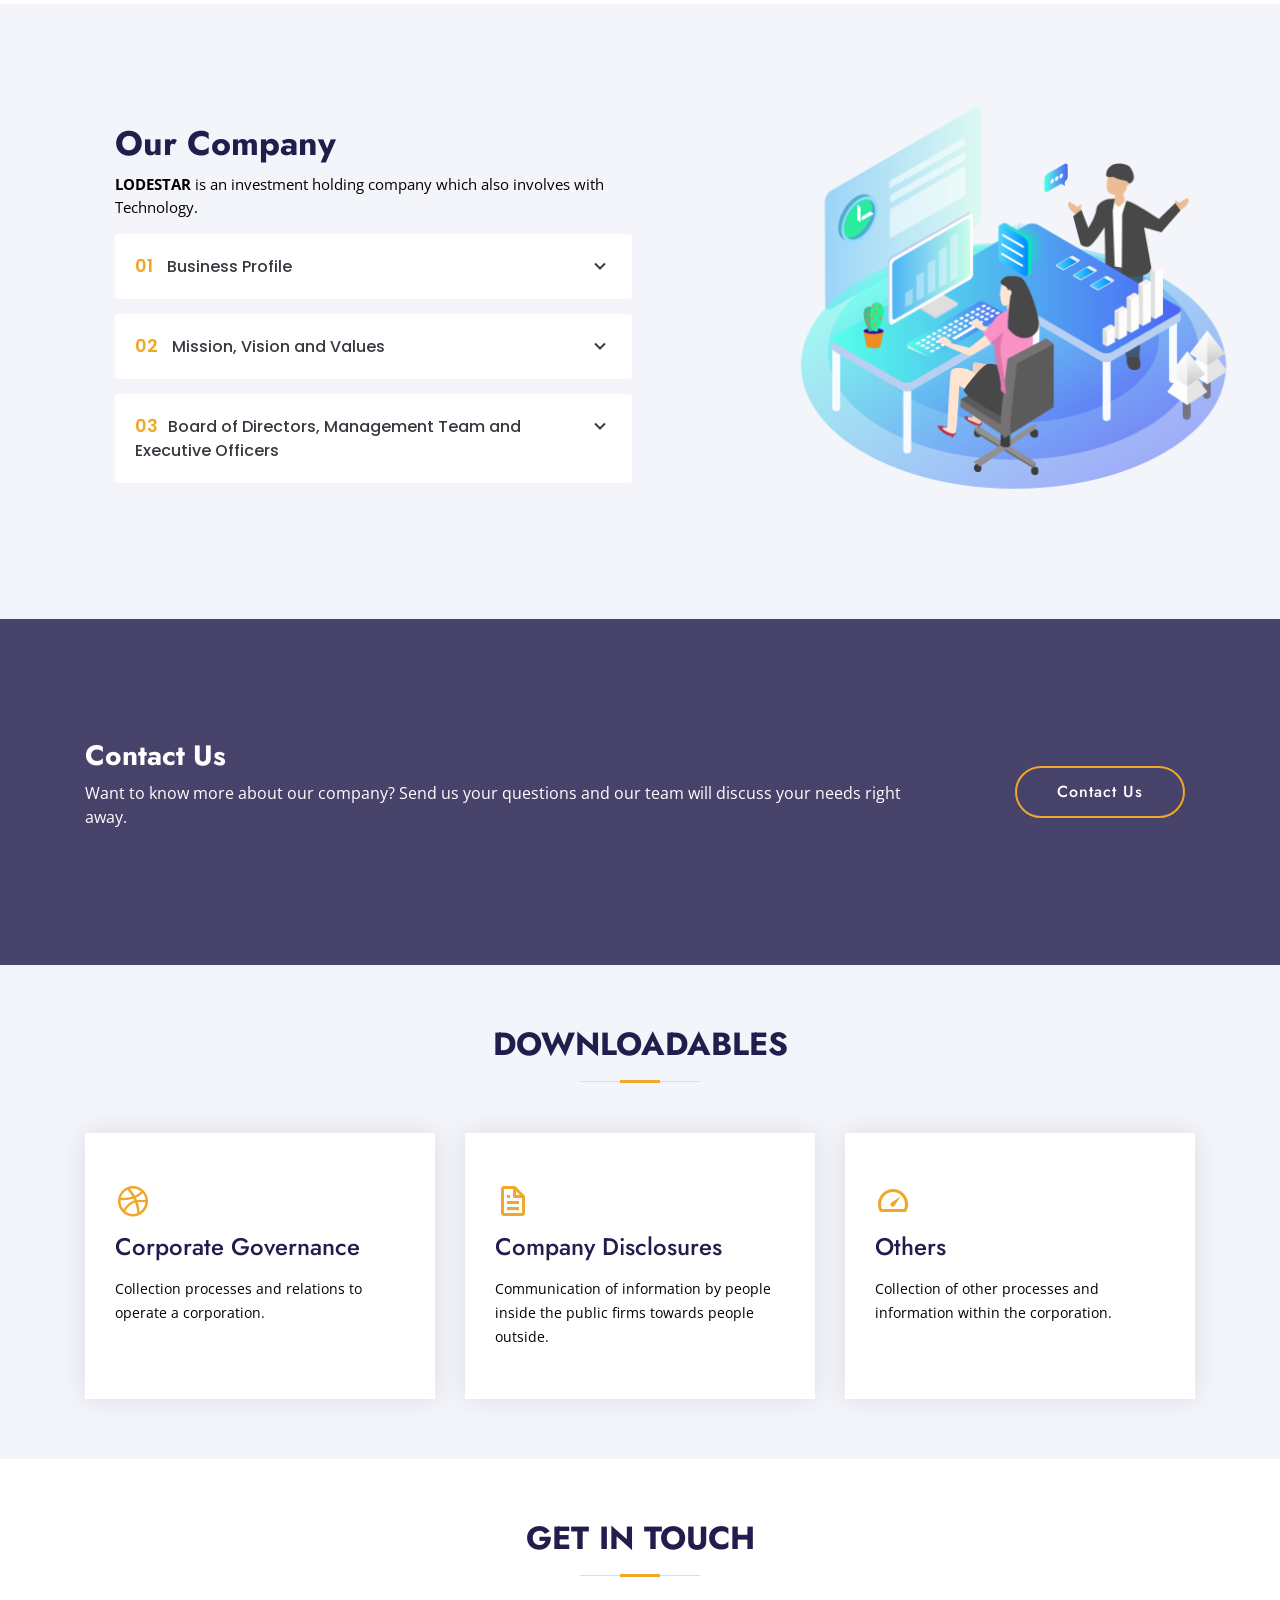
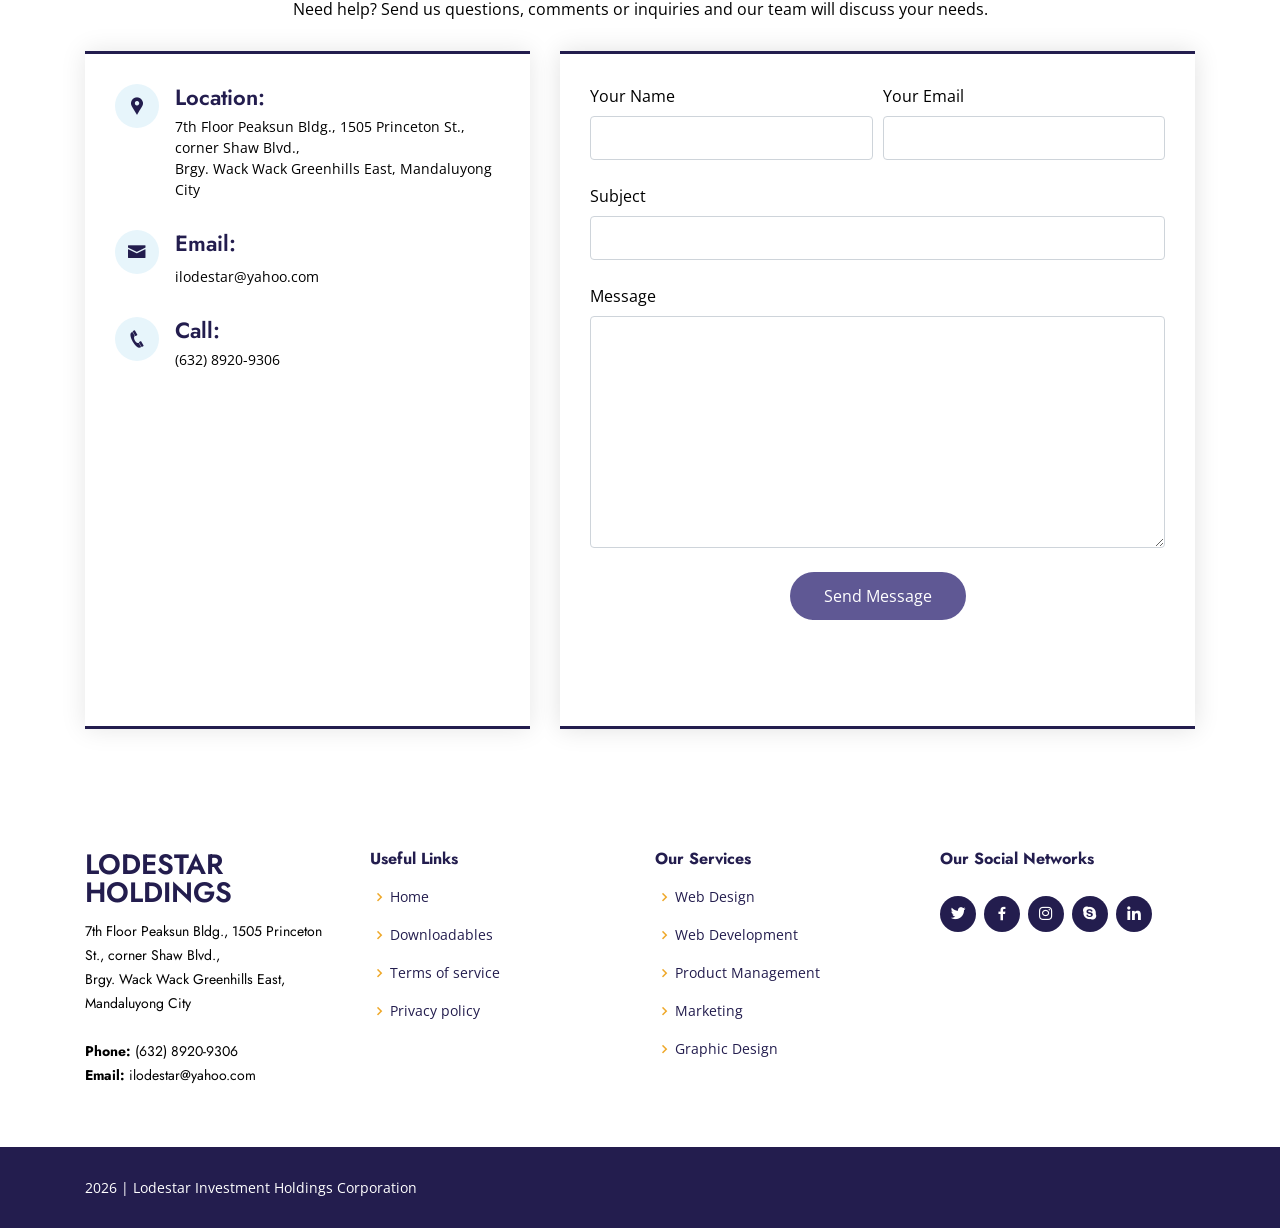
==== commit eb995c50: "pdate 3/3" ====
--- a/index.html
+++ b/index.html
@@ -42,13 +42,13 @@
   <header id="header" class="fixed-top ">
     <div class="container d-flex align-items-center">
 
-      <h1 class="logo mr-auto"><a href="index.html">lodestar</a></h1>
+      <!-- <h1 class="logo mr-auto"><a href="index.html" src="assets/img/logo.png"><img ></img></a></h1> -->
       <!-- Uncomment below if you prefer to use an image logo -->
-      <!-- <a href="index.html" class="logo mr-auto"><img src="assets/img/logo.png" alt="" class="img-fluid"></a>-->
+      <a href="index.html" class="logo mr-auto"><img src="assets/img/logo3.jpg" alt="" class="img-fluid"></a>
 
       <nav class="nav-menu d-none d-lg-flex">
         <ul>
-          <li class="active"><a href="index.html">Home</a></li>
+          <li ><a href="index.html">Home</a></li>
           <li><a href="investor-relations.html">Investor Relations</a></li>
 
           <li class="drop-down"><a href="regular.html">Meet the team</a>
@@ -197,7 +197,7 @@
                 </li>
 
                 <li>
-                  <a data-toggle="collapse" href="#accordion-list-3" class="collapsed"><span>03</span>Board of directors, management team and executive officers <i class="bx bx-chevron-down icon-show"></i><i class="bx bx-chevron-up icon-close"></i></a>
+                  <a data-toggle="collapse" href="#accordion-list-3" class="collapsed"><span>03</span>Board of Directors, Management Team and Executive Officers <i class="bx bx-chevron-down icon-show"></i><i class="bx bx-chevron-up icon-close"></i></a>
                   <div id="accordion-list-3" class="collapse" data-parent=".accordion-list">
                     <p class="indent">
                       It is the Board of Directors’ (Board) responsibility to foster the long-term success of the Corporation, and to sustain its competitiveness and profitability in a manner consistent with corporate objectives and the best interests of shareholders. The Board’s role is one of stewardship. It is mandated to take care of the interests of the shareholders 
@@ -387,8 +387,7 @@
             <h4>Useful Links</h4>
             <ul>
               <li><i class="bx bx-chevron-right"></i> <a href="#">Home</a></li>
-              <li><i class="bx bx-chevron-right"></i> <a href="#about">About us</a></li>
-              <li><i class="bx bx-chevron-right"></i> <a href="#services">Services</a></li>
+              <li><i class="bx bx-chevron-right"></i> <a href="#services">Downloadables</a></li>
               <li><i class="bx bx-chevron-right"></i> <a href="#">Terms of service</a></li>
               <li><i class="bx bx-chevron-right"></i> <a href="#">Privacy policy</a></li>
             </ul>
--- a/assets/css/style.css
+++ b/assets/css/style.css
@@ -10,23 +10,26 @@
 --------------------------------------------------------------*/
 body {
   font-family: "Open Sans", sans-serif;
-  color: #444444;
+  color: black;
 }
 .indent{
   text-indent: 25px;
   text-align: justify;
 }
 a {
-  color: #47b2e4;
+  color: #231d4e;
 }
 
 a:hover {
-  color: #73c5eb;
+  color: #231d4e;
   text-decoration: none;
 }
 
 h1, h2, h3, h4, h5, h6 {
   font-family: "Jost", sans-serif;
+}
+.tb{
+  background: #231d4e;
 }
 
 /*--------------------------------------------------------------
@@ -95,14 +98,14 @@
   width: 40px;
   height: 40px;
   border-radius: 50px;
-  background: #47b2e4;
+  background: #EFA82A;
   color: #fff;
   transition: all 0.4s;
 }
 
 .back-to-top i:hover {
-  background: #209dd8;
-  color: #fff;
+  background: #EFA82A;
+  color: #231d4e;
 }
 
 /*--------------------------------------------------------------
@@ -111,11 +114,11 @@
 #header {
   transition: all 0.5s;
   z-index: 997;
-  padding: 15px 0;
+  padding: 7px 0;
 }
 
 #header.header-scrolled, #header.header-inner-pages {
-  background: rgba(40, 58, 90, 0.9);
+  background:	  rgba(51, 46, 90, 0.9);
 }
 
 #header .logo {
@@ -133,7 +136,9 @@
 }
 
 #header .logo img {
-  max-height: 40px;
+  height: 60px;
+  width: 60px;
+  border-radius: 100%;
 }
 
 /*--------------------------------------------------------------
@@ -161,14 +166,14 @@
   position: relative;
   color: #fff;
   transition: 0.3s;
-  font-size: 15px;
+  font-size: 16px;
   letter-spacing: 0.5px;
   font-weight: 500;
   font-family: "Open Sans", sans-serif;
 }
 
 .nav-menu a:hover, .nav-menu .active > a, .nav-menu li:hover > a {
-  color: #47b2e4;
+  color: #EFA82A;
 }
 
 .nav-menu .drop-down ul {
@@ -202,11 +207,11 @@
   font-size: 14px;
   font-weight: 500;
   text-transform: none;
-  color: #0c3c53;
+  color: black;
 }
 
 .nav-menu .drop-down ul a:hover, .nav-menu .drop-down ul .active > a, .nav-menu .drop-down ul li:hover > a {
-  color: #47b2e4;
+  color: #EFA82A;
 }
 
 .nav-menu .drop-down > a:after {
@@ -251,7 +256,8 @@
 
 /* Get Startet Button */
 .get-started-btn {
-  margin-left: 25px;
+  margin-left: 30px;
+  margin-right: 220px;
   color: #fff;
   border-radius: 50px;
   padding: 6px 25px 7px 25px;
@@ -259,12 +265,12 @@
   transition: 0.3s;
   font-size: 14px;
   display: inline-block;
-  border: 2px solid #47b2e4;
+  border: 2px solid #EFA82A;
   font-weight: 600;
 }
 
 .get-started-btn:hover {
-  background: #31a9e1;
+  background: #EFA82A;
   color: #fff;
 }
 
@@ -278,7 +284,7 @@
 /* Mobile Navigation */
 .mobile-nav-toggle {
   position: fixed;
-  top: 20px;
+  top: 22px;
   right: 10px;
   z-index: 9998;
   border: 0;
@@ -320,14 +326,14 @@
 .mobile-nav a {
   display: block;
   position: relative;
-  color: #37517e;
+  color: #231d4e;
   padding: 10px 20px;
   font-weight: 500;
   outline: none;
 }
 
 .mobile-nav a:hover, .mobile-nav .active > a, .mobile-nav li:hover > a {
-  color: #47b2e4;
+  color: #EFA829;
   text-decoration: none;
 }
 
@@ -388,7 +394,7 @@
 #hero {
   width: 100%;
   height: 80vh;
-  background: #37517e;
+  background: #231D4E;
 }
 
 #hero .container {
@@ -547,7 +553,7 @@
   margin-bottom: 20px;
   padding-bottom: 20px;
   position: relative;
-  color: #37517e;
+  color: #231d4e;
 }
 
 .section-title h2::before {
@@ -567,7 +573,7 @@
   display: block;
   width: 40px;
   height: 3px;
-  background: #47b2e4;
+  background: #EFA82A;
   bottom: 0;
   left: calc(50% - 20px);
 }
@@ -678,9 +684,6 @@
   text-decoration: underline;
 }
 
-
-
-
 .why-us .content {
   padding: 60px 100px 0 100px;
 }
@@ -688,7 +691,7 @@
 .why-us .content h3 {
   font-weight: 400;
   font-size: 34px;
-  color: #37517e;
+  color: #231d4e;
 }
 
 .why-us .content h4 {
@@ -699,7 +702,7 @@
 
 .why-us .content p {
   font-size: 15px;
-  color: #848484;
+  color: black;
 }
 
 .why-us .img {
@@ -740,7 +743,7 @@
 }
 
 .why-us .accordion-list span {
-  color: #47b2e4;
+  color: #EFA829;
   font-weight: 600;
   font-size: 18px;
   padding-right: 10px;
@@ -769,7 +772,7 @@
 }
 
 .why-us .accordion-list a.collapsed:hover {
-  color:#47b2e4;
+  color:rgba(51, 46, 90, 0.9);
 }
 
 .why-us .accordion-list a.collapsed .icon-show {
@@ -811,7 +814,7 @@
 .news .content h3 {
   font-weight: 700;
   font-size: 32px;
-  color: #37517e;
+  color: #231d4e;
   font-family: "Poppins", sans-serif;
 }
 
@@ -827,7 +830,7 @@
 .news .content ul i {
   font-size: 20px;
   padding-right: 4px;
-  color: #47b2e4;
+  color: #231d4e;
 }
 
 .news .content p:last-child {
@@ -863,7 +866,7 @@
   width: 1px;
   height: 10px;
   transition: .9s;
-  background-color: #4668a2;
+  background-color: #231d4e;
 }
 
 /*--------------------------------------------------------------
@@ -874,6 +877,7 @@
   padding: 50px 30px;
   transition: all ease-in-out 0.4s;
   background: #fff;
+  color: black;
 }
 
 .services .icon-box .icon {
@@ -881,7 +885,7 @@
 }
 
 .services .icon-box .icon i {
-  color: #47b2e4;
+  color: #EFA829;
   font-size: 36px;
   transition: 0.3s;
 }
@@ -893,7 +897,7 @@
 }
 
 .services .icon-box h4 a {
-  color: #37517e;
+  color: #231d4e;
   transition: ease-in-out 0.3s;
 }
 
@@ -908,16 +912,15 @@
 }
 
 .services .icon-box:hover h4 a {
-  color: #47b2e4;
+  color: rgba(51, 46, 90, 0.9);
 }
 
 /*--------------------------------------------------------------
 # Cta
 --------------------------------------------------------------*/
 .cta {
-  background: linear-gradient(rgba(40, 58, 90, 0.9), rgba(40, 58, 90, 0.9)), url("../img/img.jpg") fixed center center;
+  background: linear-gradient(rgba(51, 46, 90, 0.9), rgba(51, 46, 90, 0.9)), url("../img/img.jpg") fixed center center;
   background-size:cover;
-
   padding: 120px 0;
 }
 
@@ -941,13 +944,13 @@
   border-radius: 50px;
   transition: 0.5s;
   margin: 10px;
-  border: 2px solid #fff;
+  border: 2px solid #EFA829;
   color: #fff;
 }
 
 .cta .cta-btn:hover {
-  background: #47b2e4;
-  border: 2px solid #47b2e4;
+  background: #EFA829;
+  border: 2px solid #EFA829;
 }
 
 @media (max-width: 1024px) {
@@ -962,96 +965,6 @@
     align-items: center;
     justify-content: flex-end;
   }
-}
-
-/*--------------------------------------------------------------
-# Portfolio
---------------------------------------------------------------*/
-.portfolio #portfolio-flters {
-  list-style: none;
-  margin-bottom: 20px;
-}
-
-.portfolio #portfolio-flters li {
-  cursor: pointer;
-  display: inline-block;
-  margin: 10px 5px;
-  font-size: 15px;
-  font-weight: 500;
-  line-height: 1;
-  color: #444444;
-  transition: all 0.3s;
-  padding: 8px 20px;
-  border-radius: 50px;
-  font-family: "Poppins", sans-serif;
-}
-
-.portfolio #portfolio-flters li:hover, .portfolio #portfolio-flters li.filter-active {
-  background: #47b2e4;
-  color: #fff;
-}
-
-.portfolio .portfolio-item {
-  margin-bottom: 30px;
-}
-
-.portfolio .portfolio-item .portfolio-img {
-  overflow: hidden;
-}
-
-.portfolio .portfolio-item .portfolio-img img {
-  transition: all 0.6s;
-}
-
-.portfolio .portfolio-item .portfolio-info {
-  opacity: 0;
-  position: absolute;
-  left: 15px;
-  bottom: 0;
-  z-index: 3;
-  right: 15px;
-  transition: all 0.3s;
-  background: rgba(55, 81, 126, 0.8);
-  padding: 10px 15px;
-}
-
-.portfolio .portfolio-item .portfolio-info h4 {
-  font-size: 18px;
-  color: #fff;
-  font-weight: 600;
-  color: #fff;
-  margin-bottom: 0px;
-}
-
-.portfolio .portfolio-item .portfolio-info p {
-  color: #f9fcfe;
-  font-size: 14px;
-  margin-bottom: 0;
-}
-
-.portfolio .portfolio-item .portfolio-info .preview-link, .portfolio .portfolio-item .portfolio-info .details-link {
-  position: absolute;
-  right: 40px;
-  font-size: 24px;
-  top: calc(50% - 18px);
-  color: #fff;
-  transition: 0.3s;
-}
-
-.portfolio .portfolio-item .portfolio-info .preview-link:hover, .portfolio .portfolio-item .portfolio-info .details-link:hover {
-  color: #47b2e4;
-}
-
-.portfolio .portfolio-item .portfolio-info .details-link {
-  right: 10px;
-}
-
-.portfolio .portfolio-item:hover .portfolio-img img {
-  transform: scale(1.15);
-}
-
-.portfolio .portfolio-item:hover .portfolio-info {
-  opacity: 1;
 }
 
 /*--------------------------------------------------------------
@@ -1163,219 +1076,13 @@
 }
 
 
-/*--------------------------------------------------------------
-# Pricing
---------------------------------------------------------------*/
-.pricing .row {
-  padding-top: 40px;
-}
-
-.pricing .box {
-  padding: 60px 40px;
-  box-shadow: 0 3px 20px -2px rgba(20, 45, 100, 0.1);
-  background: #fff;
-  height: 100%;
-  border-top: 4px solid #fff;
-  border-radius: 5px;
-}
-
-.pricing h3 {
-  font-weight: 500;
-  margin-bottom: 15px;
-  font-size: 20px;
-  color: #37517e;
-}
-
-.pricing h4 {
-  font-size: 48px;
-  color: #37517e;
-  font-weight: 400;
-  font-family: "Jost", sans-serif;
-  margin-bottom: 25px;
-}
-
-.pricing h4 sup {
-  font-size: 28px;
-}
-
-.pricing h4 span {
-  color: #47b2e4;
-  font-size: 18px;
-  display: block;
-}
-
-.pricing ul {
-  padding: 20px 0;
-  list-style: none;
-  color: #999;
-  text-align: left;
-  line-height: 20px;
-}
-
-.pricing ul li {
-  padding: 10px 0 10px 30px;
-  position: relative;
-}
-
-.pricing ul i {
-  color: #28a745;
-  font-size: 24px;
-  position: absolute;
-  left: 0;
-  top: 6px;
-}
-
-.pricing ul .na {
-  color: #ccc;
-}
-
-.pricing ul .na i {
-  color: #ccc;
-}
-
-.pricing ul .na span {
-  text-decoration: line-through;
-}
-
-.pricing .buy-btn {
-  display: inline-block;
-  padding: 12px 35px;
-  border-radius: 50px;
-  color: #47b2e4;
-  transition: none;
-  font-size: 16px;
-  font-weight: 500;
-  font-family: "Jost", sans-serif;
-  transition: 0.3s;
-  border: 1px solid #47b2e4;
-}
-
-.pricing .buy-btn:hover {
-  background: #47b2e4;
-  color: #fff;
-}
-
-.pricing .featured {
-  border-top-color: #47b2e4;
-}
-
-.pricing .featured .buy-btn {
-  background: #47b2e4;
-  color: #fff;
-}
-
-.pricing .featured .buy-btn:hover {
-  background: #23a3df;
-}
-
-@media (max-width: 992px) {
-  .pricing .box {
-    max-width: 60%;
-    margin: 0 auto 30px auto;
-  }
-}
-
-@media (max-width: 767px) {
-  .pricing .box {
-    max-width: 80%;
-    margin: 0 auto 30px auto;
-  }
-}
-
-@media (max-width: 420px) {
-  .pricing .box {
-    max-width: 100%;
-    margin: 0 auto 30px auto;
-  }
-}
-
-/*--------------------------------------------------------------
-# Frequently Asked Questions
---------------------------------------------------------------*/
-.faq .faq-list {
-  padding: 0 100px;
-}
-
-.faq .faq-list ul {
-  padding: 0;
-  list-style: none;
-}
-
-.faq .faq-list li + li {
-  margin-top: 15px;
-}
-
-.faq .faq-list li {
-  padding: 20px;
-  background: #fff;
-  border-radius: 4px;
-  position: relative;
-}
-
-.faq .faq-list a {
-  display: block;
-  position: relative;
-  font-family: "Poppins", sans-serif;
-  font-size: 16px;
-  line-height: 24px;
-  font-weight: 500;
-  padding: 0 30px;
-  outline: none;
-}
-
-.faq .faq-list .icon-help {
-  font-size: 24px;
-  position: absolute;
-  right: 0;
-  left: 20px;
-  color: #47b2e4;
-}
-
-.faq .faq-list .icon-show, .faq .faq-list .icon-close {
-  font-size: 24px;
-  position: absolute;
-  right: 0;
-  top: 0;
-}
-
-.faq .faq-list p {
-  margin-bottom: 0;
-  padding: 10px 0 0 0;
-}
-
-.faq .faq-list .icon-show {
-  display: none;
-}
-
-.faq .faq-list a.collapsed {
-  color: #37517e;
-  transition: 0.3s;
-}
-
-.faq .faq-list a.collapsed:hover {
-  color: #47b2e4;
-}
-
-.faq .faq-list a.collapsed .icon-show {
-  display: inline-block;
-}
-
-.faq .faq-list a.collapsed .icon-close {
-  display: none;
-}
-
-@media (max-width: 1200px) {
-  .faq .faq-list {
-    padding: 0;
-  }
-}
 
 /*--------------------------------------------------------------
 # Contact
 --------------------------------------------------------------*/
 .contact .info {
-  border-top: 3px solid #47b2e4;
-  border-bottom: 3px solid #47b2e4;
+  border-top: 3px solid #231d4e;
+  border-bottom: 3px solid #231d4e;
   padding: 30px;
   background: #fff;
   width: 100%;
@@ -1384,7 +1091,7 @@
 
 .contact .info i {
   font-size: 20px;
-  color: #47b2e4;
+  color: #231d4e;
   float: left;
   width: 44px;
   height: 44px;
@@ -1401,14 +1108,14 @@
   font-size: 22px;
   font-weight: 600;
   margin-bottom: 5px;
-  color: #37517e;
+  color: #231d4e;
 }
 
 .contact .info p {
   padding: 0 0 10px 60px;
   margin-bottom: 20px;
   font-size: 14px;
-  color: #6182ba;
+  color: black;
 }
 
 .contact .info .email p {
@@ -1435,19 +1142,19 @@
 }
 
 .contact .info .social-links a:hover {
-  background: #47b2e4;
-  color: #fff;
+  background: #EFA829;
+  color: #231d4e;
 }
 
 .contact .info .email:hover i, .contact .info .address:hover i, .contact .info .phone:hover i {
-  background: #47b2e4;
-  color: #fff;
+  background: #231d4e;
+  color: #EFA829;
 }
 
 .contact .php-email-form {
   width: 100%;
-  border-top: 3px solid #47b2e4;
-  border-bottom: 3px solid #47b2e4;
+  border-top: 3px solid #231d4e;
+  border-bottom: 3px solid #231d4e;
   padding: 30px;
   background: #fff;
   box-shadow: 0 0 24px 0 rgba(0, 0, 0, 0.12);
@@ -1515,7 +1222,7 @@
 }
 
 .contact .php-email-form input:focus, .contact .php-email-form textarea:focus {
-  border-color: #47b2e4;
+  border-color: #231d4e;
 }
 
 .contact .php-email-form input {
@@ -1527,7 +1234,7 @@
 }
 
 .contact .php-email-form button[type="submit"] {
-  background: #47b2e4;
+  background: rgb(95, 88, 148);
   border: 0;
   padding: 12px 34px;
   color: #fff;
@@ -1536,7 +1243,7 @@
 }
 
 .contact .php-email-form button[type="submit"]:hover {
-  background: #209dd8;
+  background: #231d4e;
 }
 
 @-webkit-keyframes animate-loading {
@@ -1599,99 +1306,13 @@
   content: "/";
 }
 
-/*--------------------------------------------------------------
-# Portfolio Details
---------------------------------------------------------------*/
-.portfolio-details {
-  padding-top: 40px;
-}
-
-.portfolio-details .portfolio-details-container {
-  position: relative;
-}
-
-.portfolio-details .portfolio-details-carousel {
-  position: relative;
-  z-index: 1;
-}
-
-.portfolio-details .portfolio-details-carousel .owl-nav, .portfolio-details .portfolio-details-carousel .owl-dots {
-  margin-top: 5px;
-  text-align: left;
-}
-
-.portfolio-details .portfolio-details-carousel .owl-dot {
-  display: inline-block;
-  margin: 0 10px 0 0;
-  width: 12px;
-  height: 12px;
-  border-radius: 50%;
-  background-color: #ddd !important;
-}
-
-.portfolio-details .portfolio-details-carousel .owl-dot.active {
-  background-color: #47b2e4 !important;
-}
-
-.portfolio-details .portfolio-info {
-  padding: 30px;
-  position: absolute;
-  right: 0;
-  bottom: -70px;
-  background: #fff;
-  box-shadow: 0px 2px 15px rgba(0, 0, 0, 0.1);
-  z-index: 2;
-}
-
-.portfolio-details .portfolio-info h3 {
-  font-size: 22px;
-  font-weight: 700;
-  margin-bottom: 20px;
-  padding-bottom: 20px;
-  border-bottom: 1px solid #eee;
-}
-
-.portfolio-details .portfolio-info ul {
-  list-style: none;
-  padding: 0;
-  font-size: 15px;
-}
-
-.portfolio-details .portfolio-info ul li + li {
-  margin-top: 10px;
-}
-
-.portfolio-details .portfolio-description {
-  padding-top: 50px;
-}
-
-.portfolio-details .portfolio-description h2 {
-  width: 50%;
-  font-size: 26px;
-  font-weight: 700;
-  margin-bottom: 20px;
-}
-
-.portfolio-details .portfolio-description p {
-  padding: 0 0 0 0;
-}
-
-@media (max-width: 768px) {
-  .portfolio-details .portfolio-description h2 {
-    width: 100%;
-  }
-  .portfolio-details .portfolio-info {
-    position: static;
-    margin-top: 30px;
-  }
-}
 
 /*--------------------------------------------------------------
 # Footer
 --------------------------------------------------------------*/
 #footer {
   font-size: 14px;
-  background: #37517e;
+  background: #231D4E;
 }
 
 #footer .footer-newsletter {
@@ -1763,7 +1384,7 @@
   line-height: 1;
   text-transform: uppercase;
   font-weight: 600;
-  color: #37517e;
+  color: #231d4e;
 }
 
 #footer .footer-top .footer-contact p {
@@ -1771,13 +1392,13 @@
   line-height: 24px;
   margin-bottom: 0;
   font-family: "Jost", sans-serif;
-  color: #5e5e5e;
+  color: black;
 }
 
 #footer .footer-top h4 {
   font-size: 16px;
   font-weight: bold;
-  color: #37517e;
+  color: #231d4e;
   position: relative;
   padding-bottom: 12px;
 }
@@ -1794,7 +1415,7 @@
 
 #footer .footer-top .footer-links ul i {
   padding-right: 2px;
-  color: #47b2e4;
+  color: #EFA829;
   font-size: 18px;
   line-height: 1;
 }
@@ -1810,7 +1431,7 @@
 }
 
 #footer .footer-top .footer-links ul a {
-  color: #777777;
+  color: #231d4e;
   transition: 0.3s;
   display: inline-block;
   line-height: 1;
@@ -1818,13 +1439,13 @@
 
 #footer .footer-top .footer-links ul a:hover {
   text-decoration: none;
-  color: #47b2e4;
+  color: #EFA829;
 }
 
 #footer .footer-top .social-links a {
   font-size: 18px;
   display: inline-block;
-  background: #47b2e4;
+  background: #231d4e;
   color: #fff;
   line-height: 1;
   padding: 8px 0;
@@ -1837,8 +1458,8 @@
 }
 
 #footer .footer-top .social-links a:hover {
-  background: #209dd8;
-  color: #fff;
+  background: #EFA829;
+  color: #231d4e;
   text-decoration: none;
 }
 
@@ -1918,6 +1539,10 @@
 .white-heading span {
   color: black;
 }
+
+
+
+
 /*-----Testimonial-------*/
 
 .testimonial:after {
@@ -2030,9 +1655,7 @@
 .testimonial4_control_button .carousel-control.left:hover,
 .testimonial4_control_button .carousel-control.right:hover{
 border: 2px solid black;
-
-}
-
+}
 
 .testimonial4_header{
 top: 0;
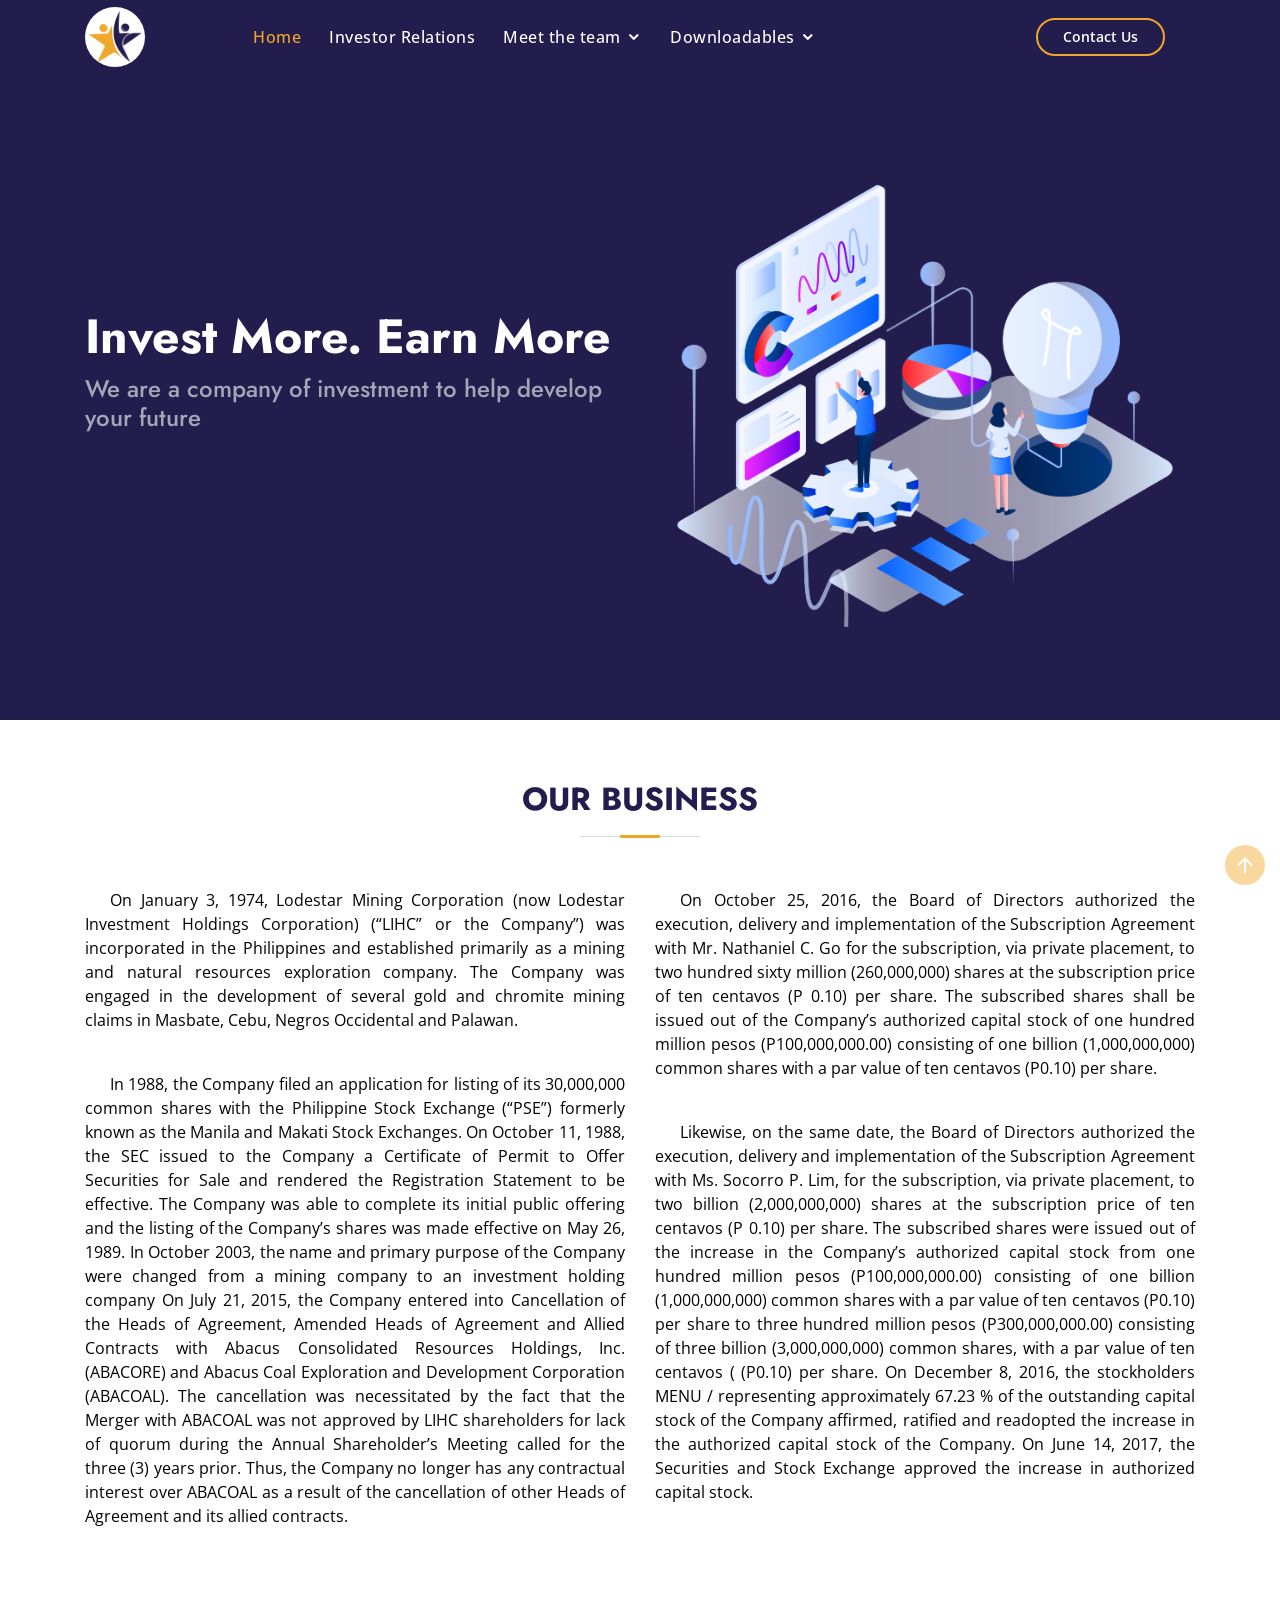
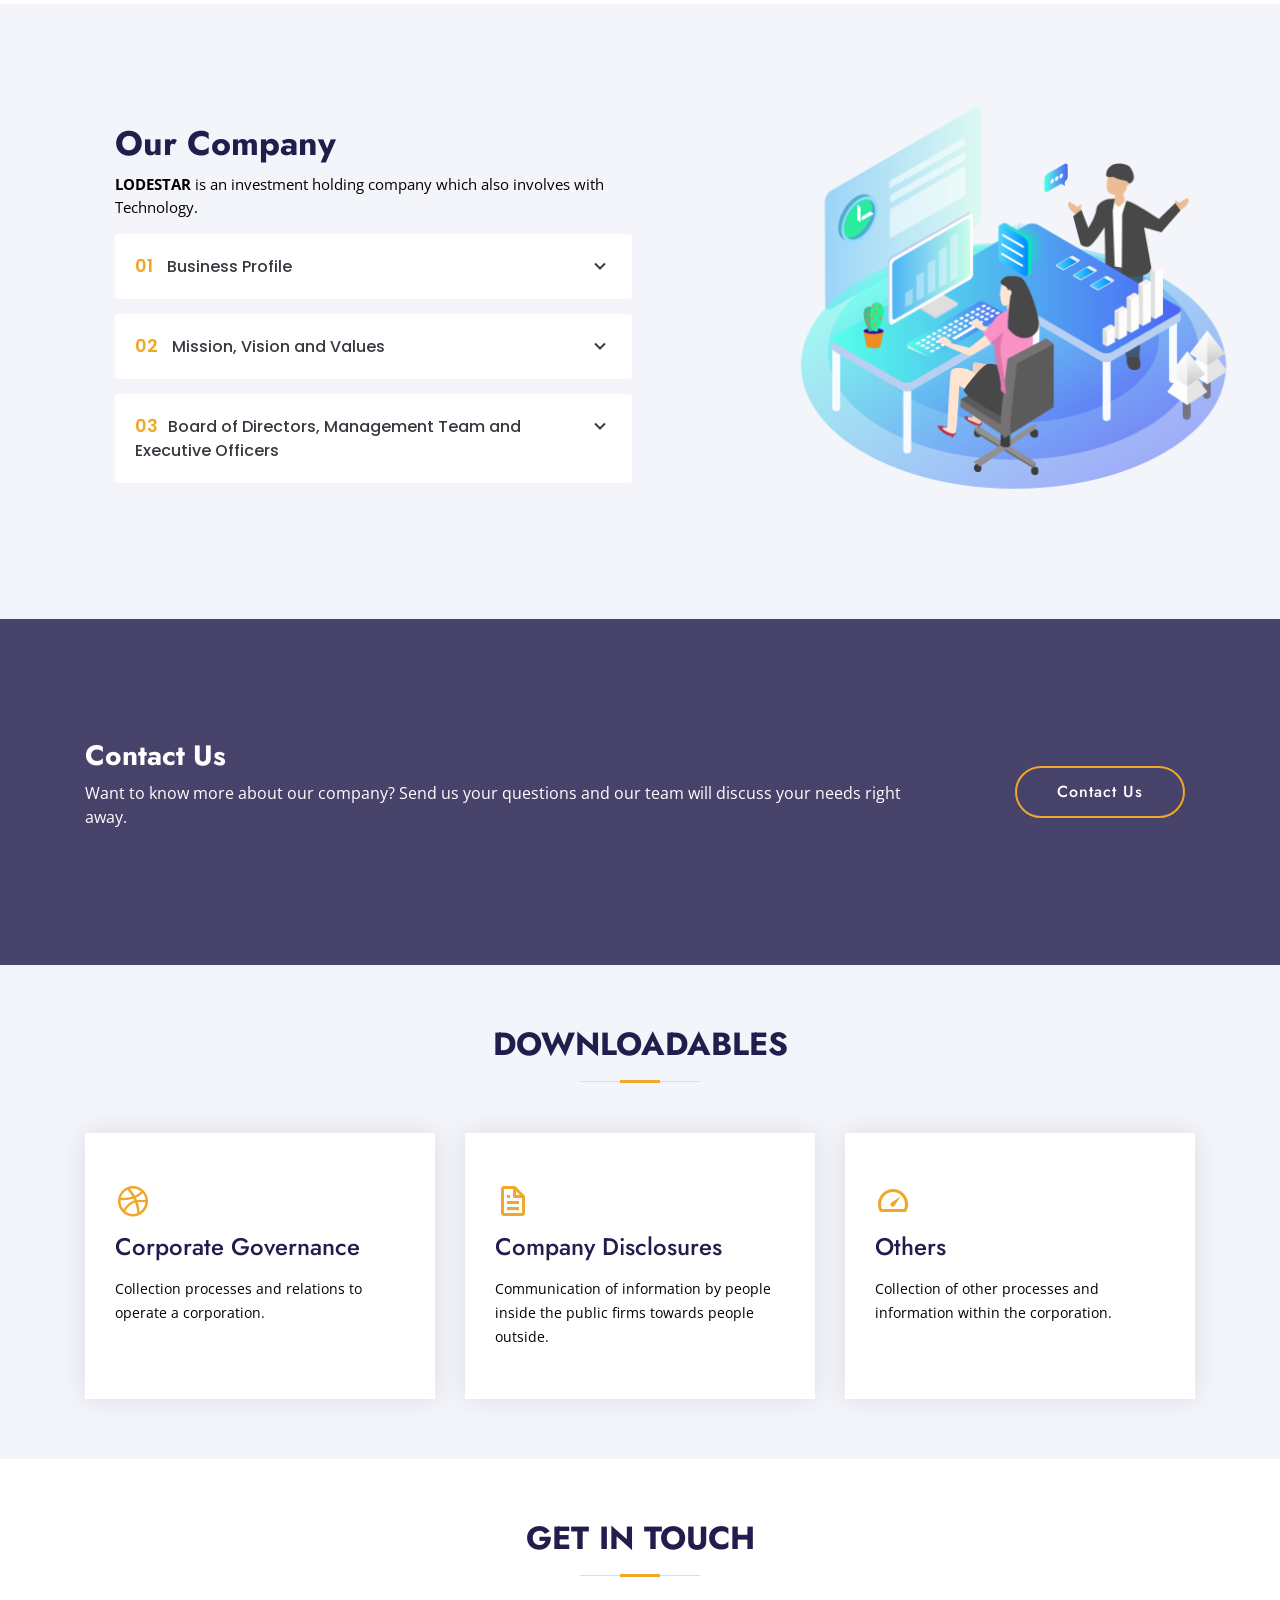
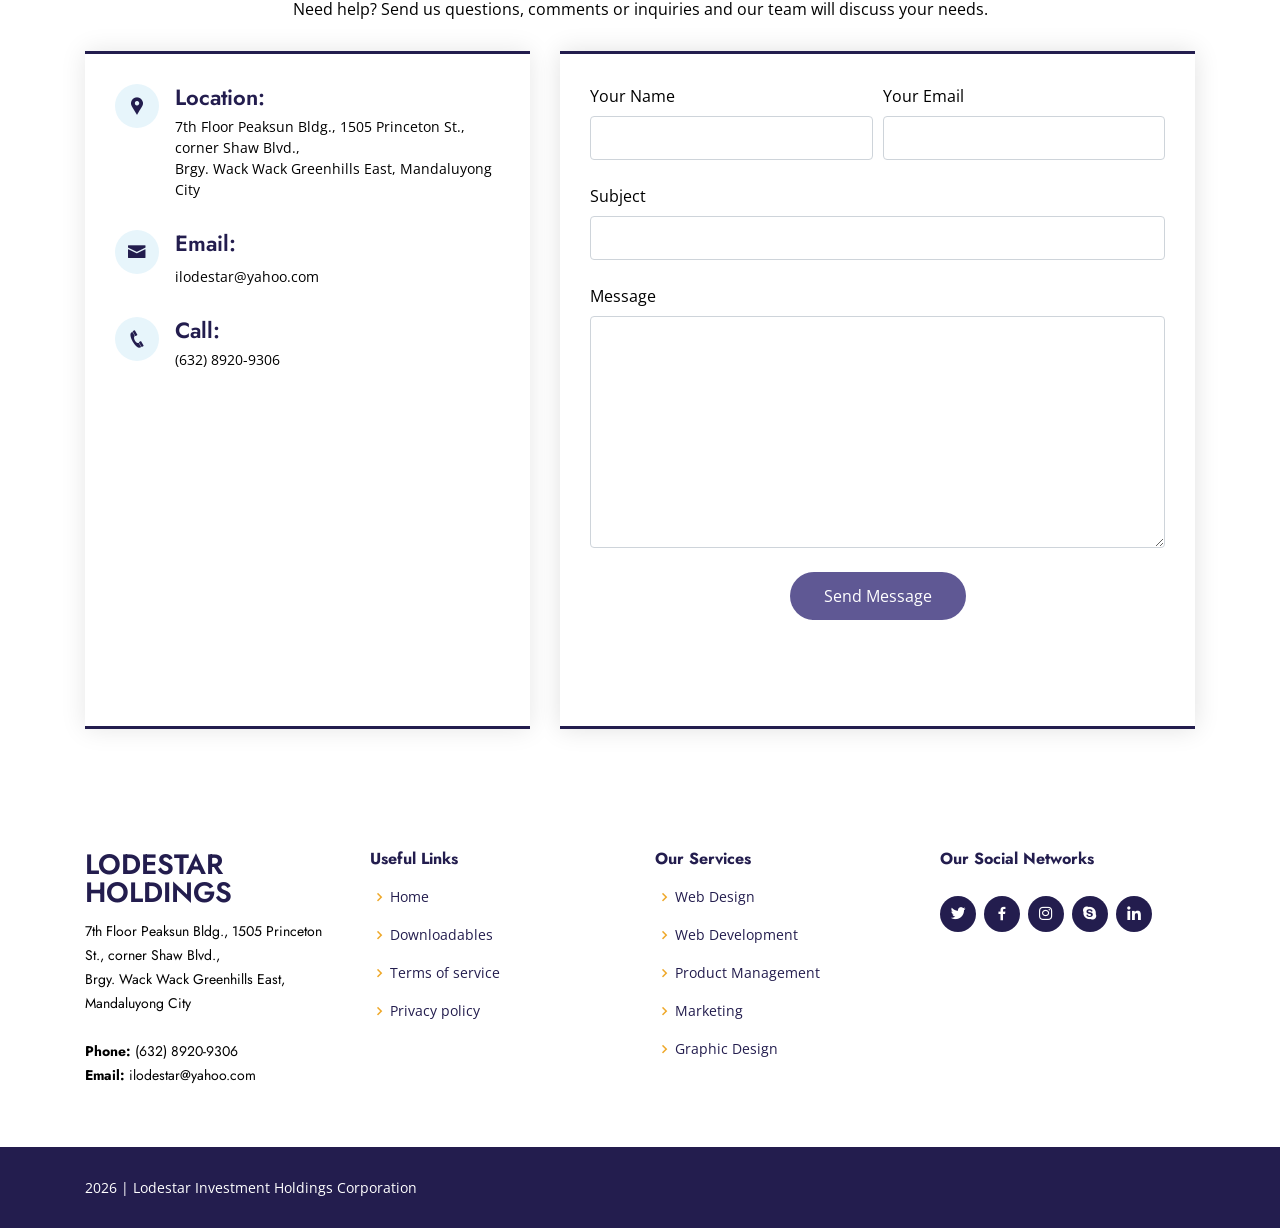
==== commit 2c73493c: "udate 11:59:" ====
--- a/index.html
+++ b/index.html
@@ -48,7 +48,7 @@
 
       <nav class="nav-menu d-none d-lg-flex">
         <ul>
-          <li ><a href="index.html">Home</a></li>
+          <li class="active" ><a href="index.html">Home</a></li>
           <li><a href="investor-relations.html">Investor Relations</a></li>
 
           <li class="drop-down"><a href="regular.html">Meet the team</a>
--- a/assets/css/style.css
+++ b/assets/css/style.css
@@ -256,8 +256,8 @@
 
 /* Get Startet Button */
 .get-started-btn {
-  margin-left: 30px;
-  margin-right: 220px;
+  margin-left: 220px;
+  margin-right: 30px;
   color: #fff;
   border-radius: 50px;
   padding: 6px 25px 7px 25px;
@@ -285,7 +285,7 @@
 .mobile-nav-toggle {
   position: fixed;
   top: 22px;
-  right: 10px;
+  right: 5px;
   z-index: 9998;
   border: 0;
   background: none;
@@ -1727,4 +1727,13 @@
 
 .scrollme {
   overflow-x: auto;
+}
+
+.scrolling-wrapper > .row {
+  display: grid;
+  grid-gap: 10px;
+  grid-template-columns: repeat(6, calc(50% - 40px));
+  grid-template-rows: minmax(150px, 1fr);
+  overflow-x: auto;
+  white-space: nowrap;
 }
